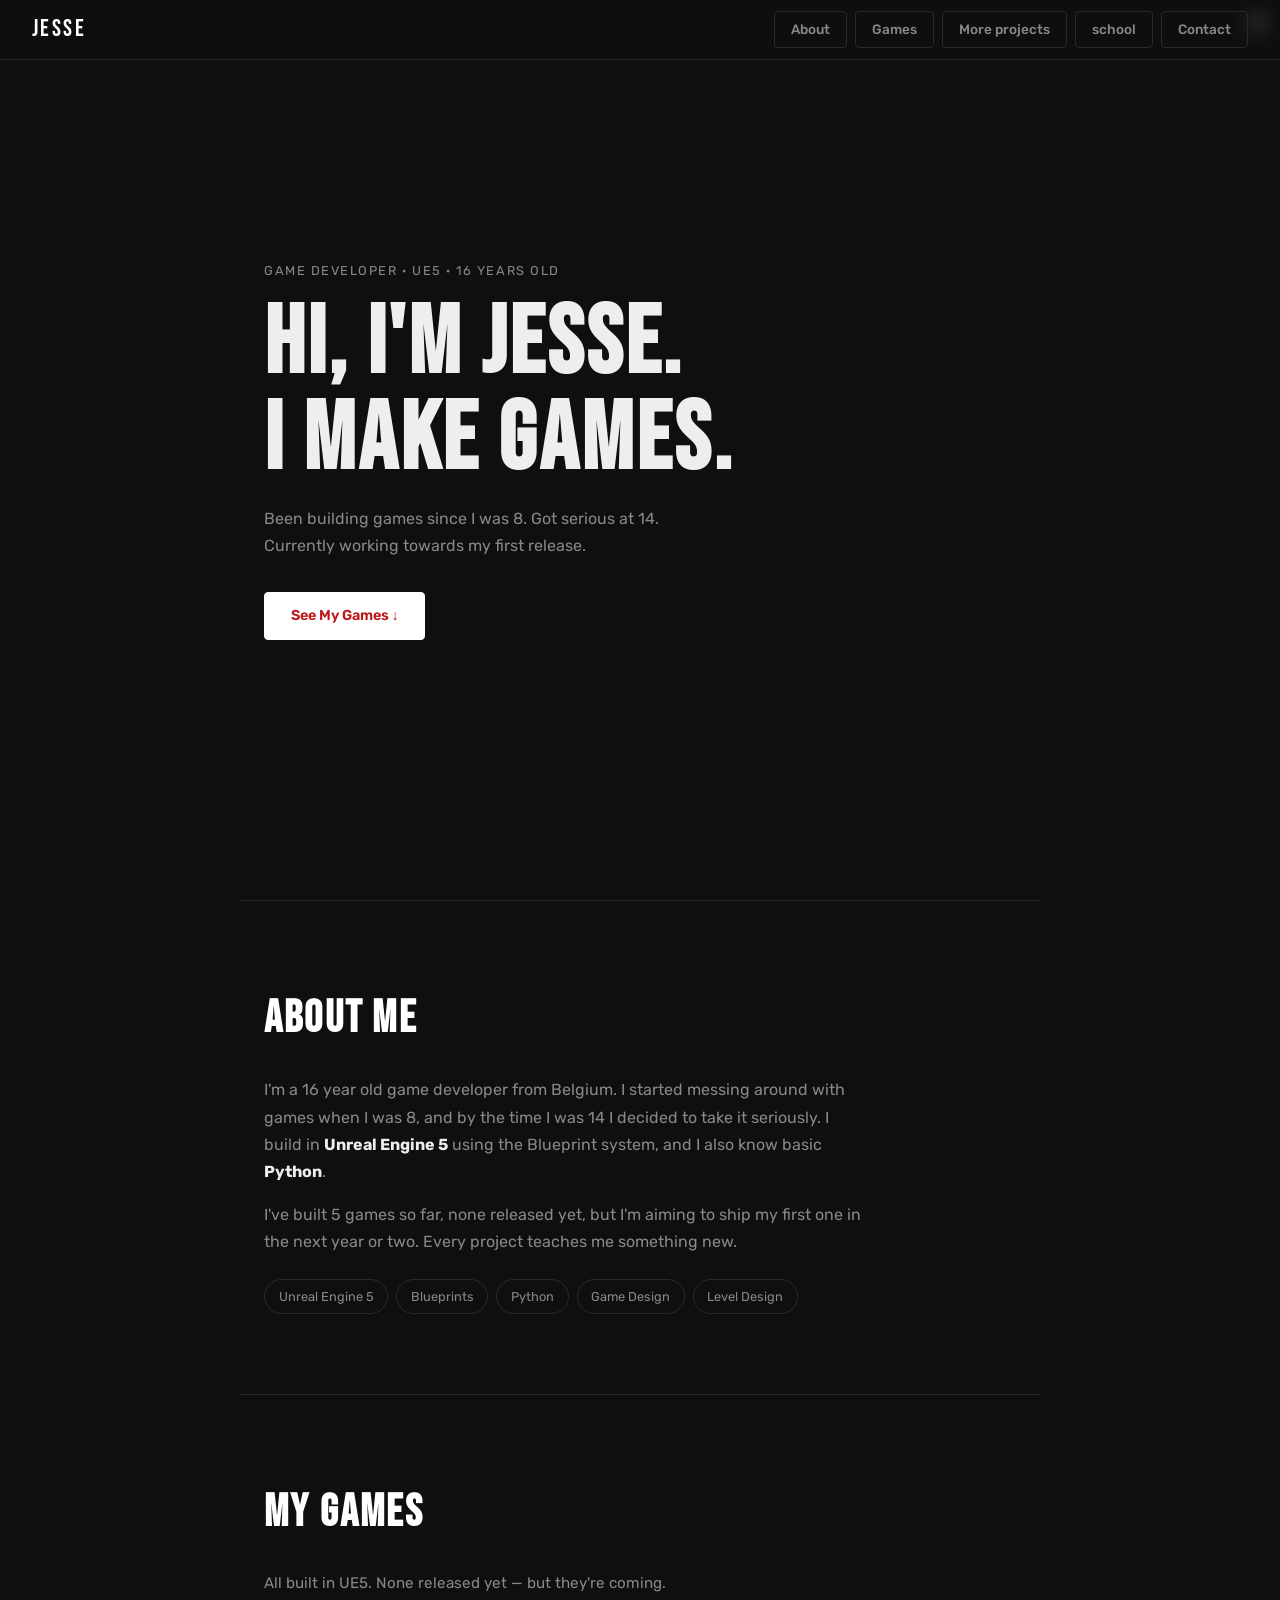
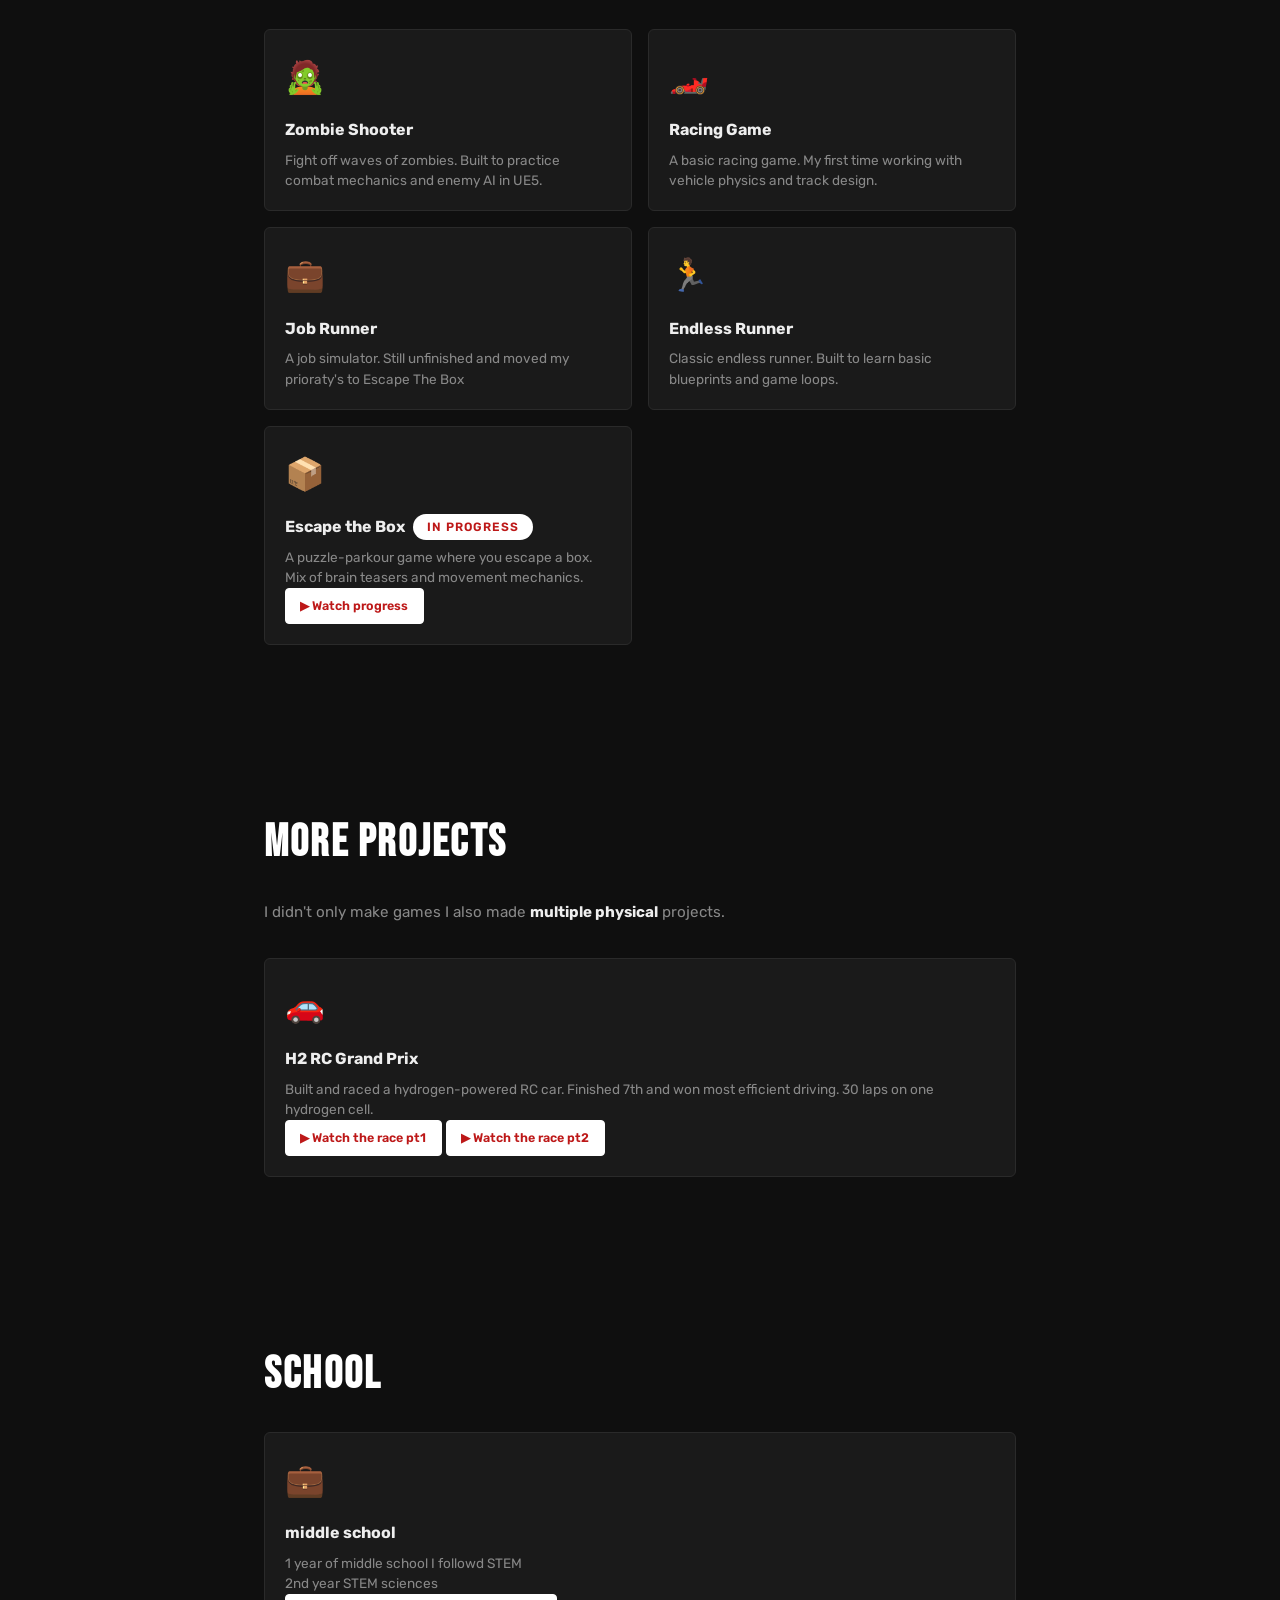
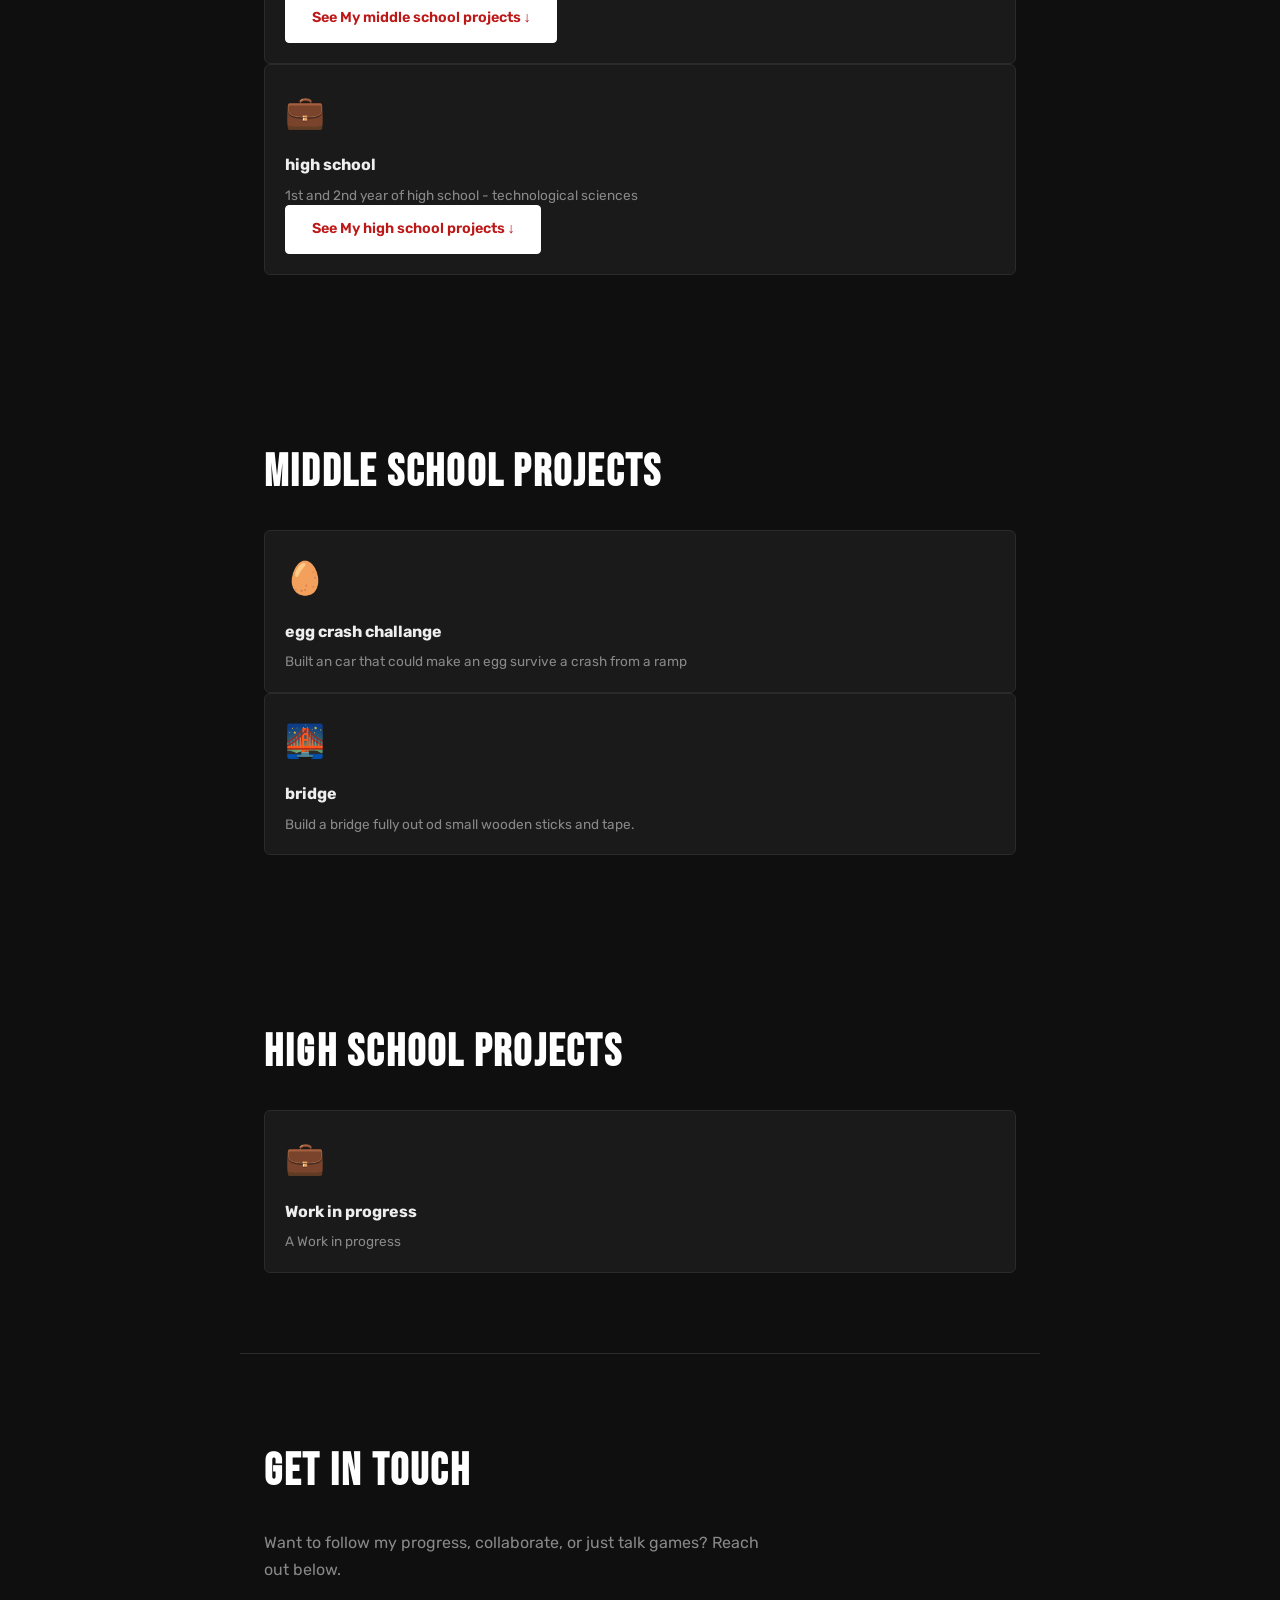
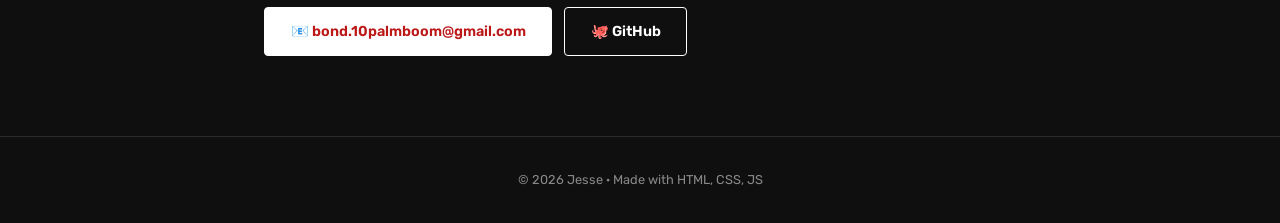
==== index.html @ ae21d8dc "Add files via upload" ====
<!DOCTYPE html>
<html lang="en">
<head>
  <meta charset="UTF-8" />
  <meta name="viewport" content="width=device-width, initial-scale=1.0"/>
  <title>Jesse — Game Dev</title>
  <link href="https://fonts.googleapis.com/css2?family=Bebas+Neue&family=Rubik:wght@300;400;500;700&display=swap" rel="stylesheet"/>
  <link rel="stylesheet" href="styles.css"/>

</head>
<body>

  <!-- ========== NAVBAR ========== -->
  <!-- To add a new section: add a link here AND a <section id="yourname"> below -->
  <nav>
    <div class="logo">JESSE</div>
    <div class="nav-links">
      <a href="#about">About</a>
      <a href="#games">Games</a>
      <a href="#more">More projects</a>
      <a href="#school">school</a>
      <a href="#contact">Contact</a>
    </div>
  </nav>

  <!-- ========== HERO ========== -->
  <section id="hero">
    <p class="hero-label">Game Developer · UE5 · 16 years old</p>
    <h1>Hi, I'm Jesse.<br/>I make games.</h1>
    <p class="hero-sub">
      Been building games since I was 8. Got serious at 14.<br/>
      Currently working towards my first release.
    </p>
    <a href="#games" class="btn">See My Games ↓</a>
  </section>

  <!-- ========== ABOUT ========== -->
  <section id="about">
    <h2>About Me</h2>
    <p>
      I'm a 16 year old game developer from Belgium. I started messing around with
      games when I was 8, and by the time I was 14 I decided to take it seriously.
      I build in <strong>Unreal Engine 5</strong> using the Blueprint system,
      and I also know basic <strong>Python</strong>.
    </p>
    <p>
      I've built 5 games so far, none released yet, but I'm aiming to ship my
      first one in the next year or two. Every project teaches me something new.
    </p>

    <!-- Skills — add or remove a <span> to update this list -->
    <div class="tags">
      <span>Unreal Engine 5</span>
      <span>Blueprints</span>
      <span>Python</span>
      <span>Game Design</span>
      <span>Level Design</span>
    </div>
  </section>

  <!-- ========== GAMES ========== -->
  <section id="games">
    <h2>My Games</h2>
    <p class="section-sub">All built in UE5. None released yet — but they're coming.</p>

    <div class="games-grid">

      <!--
        ── HOW TO ADD A NEW GAME ──────────────────────────────
        Copy one <div class="game-card"> block below,
        paste it at the end of the grid, and fill in your info.
        To add a play/download button, uncomment the <a> tag.
        ──────────────────────────────────────────────────────
      -->

<!--Zombie Shooter-->

      <div class="game-card">
        <div class="order-badge">i
          <span class="tooltip">This was one of my first projects. I started it at age 9 with the help of tutorials.<br>It wasn't the greatest game, but it was a fun introduction to game development.<br>Sadly, I can no longer find the files.</span>
        </div>
        <div class="game-icon">🧟</div>
        <div class="game-body">
          <h3>Zombie Shooter</h3>
          <p>Fight off waves of zombies. Built to practice combat mechanics and enemy AI in UE5.</p>
          <!-- <a href="#" class="btn small">Play</a> -->
        </div>
      </div>

      <div class="game-card">
        <div class="order-badge">i
          <span class="tooltip">This was a fun project where I really leaned into level design<br>and tried to make something feel alive. I used the basic car sample in UE5 at the time and focused heavily on the layout of the map.<br>Sadly, these files are also lost. (Age 10)
</span>


  <!--Racing game-->

        </div>
        <div class="game-icon">🏎️</div>
        <div class="game-body">
          <h3>Racing Game</h3>
          <p>A basic racing game. My first time working with vehicle physics and track design.</p>
        </div>
      </div>


      <!--job ruuner-->


      <div class="game-card">
        <div class="order-badge">i
          <span class="tooltip">I started this game around age 14.<br>For the four years prior I had just been playing around with the engine,<br>but this project was serious and a really important one for me.<br>I learned a lot:<br>UI design, sound effects, game balance, visual effects, and much more.<br>This was definitely the project that made me take game development seriously.</span>
        </div>
        <div class="game-icon">💼</div>
        <div class="game-body">
          <h3>Job Runner </h3>
          <p>A job simulator. Still unfinished and moved my prioraty's to Escape The Box</p>
        </div>
      </div>


<!--Endless Runner-->


      <div class="game-card">
        <div class="order-badge">i
          <span class="tooltip">I started this project right after hitting a coding wall in my previous game.<br>I needed to really learn how to code, so I built this from scratch.<br>I was around 14–15 at the time. It was a fun project, but sadly the files got corrupted and couldn't be recovered.</span>
        </div>
        <div class="game-icon">🏃</div>
        <div class="game-body">
          <h3>Endless Runner</h3>
          <p>Classic endless runner. Built to learn basic blueprints and game loops.</p>
        </div>
      </div>


      <!--Escape The Box-->


      <div class="game-card">
        <div class="order-badge">i
          <span class="tooltip">This is my current project, started at 15 right after losing the Endless Runner.<br>For this one I challenged myself to use zero tutorials only my own knowledge and sources like Google, Reddit, and GitHub.<br>I also decided to document the journey, so I created a YouTube channel and have posted one devlog so far, with a second one on the way.<br>I'm still actively working on this.</span>
        </div>
        <div class="game-icon">📦</div>
        <div class="game-body">
          <h3>Escape the Box <span class="wip">In Progress</span> </h3>
          <p>A puzzle-parkour game where you escape a box. Mix of brain teasers and movement mechanics.</p>
          <a href="https://www.youtube.com/@DevRush-1" target="_blank" class="btn small">▶ Watch progress</a>
        </div>
      </div>

    </div>
  </section>



    <!--more projects-->


   <section id="more">
    <h2>more projects</h2>
    <p class="section-sub">I didn't only make games I also made <strong>multiple physical</strong> projects.</p>
  

    <!--Hydrogen car-->

<div class="game-card">
  <div class="order-badge">i
    <span class="tooltip">
      Built and raced a hydrogen-powered RC car with a classmate.<br>
      I handled 3D design, body design, electronics, and drove in the race.
      We finished 7th and won the award for most efficient driving —
      30 laps on a single hydrogen cell.
      <br/><br/>
      <!-- clicking this opens the full info box below the card -->
      <button class="tooltip-readmore" onclick="openFullInfo('rc-info')">Read More ↓</button>
    </span>
  </div>

  <div class="game-icon">🚗</div>
  <div class="game-body">
    <h3>H2 RC Grand Prix</h3>
    <p>Built and raced a hydrogen-powered RC car. Finished 7th and won most efficient driving. 30 laps on one hydrogen cell.</p>
          <a href="https://www.youtube.com/live/xzpAVZTHd-0?" target="_blank" class="btn small">▶ Watch the race pt1</a>
          <a href="https://www.youtube.com/live/OE5Fio9vvCQ?" target="_blank" class="btn small">▶ Watch the race pt2</a>  

    <!-- Full info — hidden until Read More is clicked -->
    <div class="card-fullinfo" id="rc-info">
      <p>We were provided with basic materials including HydroSticks and had to build a functional vehicle under strict constraints.</p>
      <p>I took initiative across multiple areas due to limited team leadership coordinating tasks, doing 3D and body design, and handling electronics.</p>
      <p>One of our key innovations was a custom shock absorption system to protect the CPU during rear impacts. It also helped maintain momentum after collisions.</p>
      <p>Through this project I developed practical skills in mechanics, leadership, task planning, and team coordination.</p>
      <button class="close-btn" onclick="closeFullInfo('rc-info')">Close ↑</button>
    </div>

  </div>
</div>


   </section>


   <!--school-->

   <section id = "school">

    <h2>School</h2>


    <!--Middle School-->

      <div class="game-card">
        <div class="order-badge">i
          <span class="tooltip">My first year i followd STEM and the year that followed I went to STEM sciences</span>
        </div>
        <div class="game-icon">💼</div>
        <div class="game-body">
          <h3>middle school</h3>
          <p>1 year of middle school I followd STEM<br>2nd year STEM sciences</p>
          <a href="#middle-school" class="btn">See My middle school projects ↓</a>
        </div>
      </div>



      <!--High School-->



      <div class="game-card">
        <div class="order-badge">i
          <span class="tooltip">In high school I am currently following technological sciences</span>
        </div>
        <div class="game-icon">💼</div>
        <div class="game-body">
          <h3>high school</h3>
          <p>1st and 2nd year of high school - technological sciences</p>
          <a href="#high-school" class="btn">See My high school projects ↓</a>
        </div>
      </div>



   </section>



   <!--School Projects-->
  

   <section id = "middle-school">
    <H2>Middle school projects</H2>


  <!--egg crash chalange-->

<div class="game-card">
  <div class="order-badge">i
    <span class="tooltip">
      In my first year of middle school, one of our first projects was the Egg Crash Challenge.<br>
      This challenge taught us how to protect something fragile during a crash, and how to think outside the box.
      <br/><br/>
      <!-- clicking this opens the full info box below the card -->
      <button class="tooltip-readmore" onclick="openFullInfo('egg-crash-info')">Read More ↓</button>
    </span>
  </div>

  <div class="game-icon">🥚</div>
  <div class="game-body">
    <h3>egg crash challange</h3>
    <p>Built an car that could make an egg survive a crash from a ramp</p>


    <!-- Full info — hidden until Read More is clicked -->
    <div class="card-fullinfo" id="egg-crash-info">
      <p>We were given the objective to build a small wooden car entirely from our own imagination.</p>
      <p>I decided to surround the car with sponges to help absorb the impact.</p>
      <p>I also designed a cushioned compartment for the egg, connected only by a few rubber bands.</p>
      <p>This allowed it to move forwards and backwards, so it wouldn't come to an abrupt stop.</p>
      <button class="close-btn" onclick="closeFullInfo('egg-crash-info')">Close ↑</button>
    </div>

  </div>
</div>



<!--Bridge wooden sticks-->


<div class="game-card">
  <div class="order-badge">i
    <span class="tooltip">
      The bridge we where suposed to build only could be build out of:<br>wooden sticks and tape. for a passing grade it had to hold +- 3kg<br>but to pass confortable is 5kg
      <br/><br/>
      <!-- clicking this opens the full info box below the card -->
      <button class="tooltip-readmore" onclick="openFullInfo('bridge-info')">Read More ↓</button>
    </span>
  </div>

  <div class="game-icon">🌉</div>
  <div class="game-body">
    <h3>bridge</h3>
    <p>Build a bridge fully out od small wooden sticks and tape.</p>


    <!-- Full info — hidden until Read More is clicked -->
    <div class="card-fullinfo" id="bridge-info">
      <p>My class where challanged with building a bridge in a group of 3 students and we got 2 weeks but we could only work 4 hours a week directly on the bridge</p>
      <p>My class that didn't know much desided to research all differant ways to build a strong bridge and why they are strong</p>
      <p>After we researched for a week we went for a pretty simple design where all the stick where interlocked and reinforced with tape</p>
      <p>At the day of the test when we went go get our bridge. My teammate that went to get it tript on something and droped it.</p>
      <p>The bridge looked fine except a few broken sticks but whe where like it should alright for atleast 3kg</p>
      <p>It ended up taking 3,50kg and whe got around 60% on that project.</p>
      <p></p>
      <button class="close-btn" onclick="closeFullInfo('bridge-info')">Close ↑</button>
    </div>

  </div>
</div>





   </section>


   <section id = "high-school">
    <h2>High school projects</h2>



      <div class="game-card">
        <div class="order-badge">i
          <span class="tooltip">I started this game around age 14.<br>For the four years prior I had just been playing around with the engine,<br>but this project was serious and a really important one for me.<br>I learned a lot:<br>UI design, sound effects, game balance, visual effects, and much more.<br>This was definitely the project that made me take game development seriously.</span>
        </div>
        <div class="game-icon">💼</div>
        <div class="game-body">
          <h3>Work in progress </h3>
          <p>A Work in progress</p>
        </div>
      </div>



   </section>

  <!-- ========== CONTACT ========== -->
  <section id="contact">
    <h2>Get In Touch</h2>
    <p>Want to follow my progress, collaborate, or just talk games? Reach out below.</p>
    <div class="contact-links">
      <a href="mailto:bond.10palmboom@gmail.com" class="btn">📧 bond.10palmboom@gmail.com</a>
      
        <a href="https://github.com/Bond-Jesse" target="_blank" class="btn outline">🐙 GitHub</a>
      
    </div>
  </section>

  <!-- ========== FOOTER ========== -->
  <footer>
    <p>© 2026 Jesse · Made with HTML, CSS, JS</p>
  </footer>

  <script src="function.JS"></script>
</body>
</html>
---- styles.css ----
/* =============================================
   JESSE'S PORTFOLIO — style.css
   =============================================

   HOW COLORS WORK:
   All colors are set as variables at the top.
   Change --accent to switch the highlight color.
   Change --bg to switch the background.
   ============================================= */

:root {
  --bg:       #0f0f0f;   /* page background */
  --bg2:      #1a1a1a;   /* card background */
  --border:   #2a2a2a;   /* borders */
  --text:     #eeeeee;   /* main text */
  --muted:    #888888;   /* grey text */
  --accent:   rgb(255, 255, 255);   /* orange highlight — change this to any color you like */
}

/* ---- RESET: clears default browser spacing ---- */
* { box-sizing: border-box; margin: 0; padding: 0; }
html { scroll-behavior: smooth; } /* makes nav links scroll smoothly */
body {
  background: var(--bg);
  color: var(--text);
  font-family: 'Rubik', sans-serif;
  font-size: 1rem;
  line-height: 1.7;
}
a { text-decoration: none; color: inherit; }

/* =============================================
   NAVBAR
   ============================================= */
nav {
  position: fixed; /* sticks to top while scrolling */
  top: 0; left: 0; right: 0;
  z-index: 100;
  display: flex;
  align-items: center;
  justify-content: space-between;
  padding: 0 2rem;
  height: 60px;
  background: rgba(15,15,15,0.92);
  border-bottom: 1px solid var(--border);
  backdrop-filter: blur(8px); /* frosted glass effect */
}

.logo {
  font-family: 'Bebas Neue', sans-serif;
  font-size: 1.5rem;
  letter-spacing: 0.1em;
  color: var(--accent);
}

.nav-links { display: flex; gap: 0.5rem; }

/* Each nav link is a small button */
.nav-links a {
  font-size: 0.85rem;
  font-weight: 500;
  padding: 0.4rem 1rem;
  border: 1px solid var(--border);
  border-radius: 4px;
  color: var(--muted);
  transition: 0.2s; /* smooth hover */
}
.nav-links a:hover {
  color: var(--accent);
  border-color: var(--accent);
}

/* =============================================
   SHARED SECTION STYLES
   ============================================= */
section {
  max-width: 800px;    /* keeps content from going too wide */
  margin: 0 auto;      /* centers the section */
  padding: 5rem 1.5rem;
}

/* Every section heading */
section h2 {
  font-family: 'Bebas Neue', sans-serif;
  font-size: 2.8rem;
  letter-spacing: 0.05em;
  color: var(--accent);
  margin-bottom: 1.2rem;
}

/* Grey text under section heading */
.section-sub {
  color: var(--muted);
  margin-bottom: 2rem;
  font-size: 0.95rem;
}

/* =============================================
   BUTTONS
   Two styles: .btn (filled) and .btn.outline (hollow)
   Add class "small" for a smaller version.
   ============================================= */
.btn {
  display: inline-block;
  background: var(--accent);
  color: #bd1818;
  font-weight: 600;
  font-size: 0.9rem;
  padding: 0.7rem 1.6rem;
  border-radius: 4px;
  border: 1px solid var(--accent);
  transition: 0.2s;
  cursor: pointer;
}
.btn:hover { opacity: 0.85; transform: translateY(-1px); }

.btn.outline {
  background: transparent;
  color: var(--accent);
}
.btn.outline:hover { background: var(--accent); color: #fff; }

.btn.small { font-size: 0.78rem; padding: 0.4rem 0.9rem; }

/* =============================================
   HERO SECTION
   ============================================= */
#hero {
  min-height: 100vh;          /* fills full screen height */
  display: flex;
  flex-direction: column;
  justify-content: center;
  padding-top: 80px;          /* so it's not hidden behind the navbar */
  align-items: flex-start;
}

.hero-label {
  font-size: 0.8rem;
  letter-spacing: 0.12em;
  text-transform: uppercase;
  color: var(--muted);
  margin-bottom: 1rem;
}

#hero h1 {
  font-family: 'Bebas Neue', sans-serif;
  font-size: clamp(3rem, 10vw, 6rem); /* scales with screen size */
  line-height: 1;
  letter-spacing: 0.03em;
  margin-bottom: 1rem;
}

.hero-sub {
  color: var(--muted);
  font-size: 1rem;
  margin-bottom: 2rem;
  max-width: 480px;
}

/* =============================================
   ABOUT SECTION
   ============================================= */
#about { border-top: 1px solid var(--border); }

#about p {
  color: var(--muted);
  margin-bottom: 1rem;
  max-width: 600px;
}
section p strong { color: var(--text); } /* makes bold text white */

/* Skills tags */
.tags {
  display: flex;
  flex-wrap: wrap; /* wraps onto next line if needed */
  gap: 0.5rem;
  margin-top: 1.5rem;
}
.tags span {
  font-size: 0.8rem;
  padding: 0.35rem 0.85rem;
  border: 1px solid var(--border);
  border-radius: 99px; /* pill shape */
  color: var(--muted);
}

/* =============================================
   GAMES SECTION
   ============================================= */
#games { border-top: 1px solid var(--border); }

/* Grid of game cards — automatically adjusts columns */
.games-grid {
  display: grid;
  grid-template-columns: repeat(auto-fill, minmax(280px, 1fr));
  gap: 1rem;
}

.game-card {
  background: var(--bg2);
  border: 1px solid var(--border);
  border-radius: 6px;
  padding: 1.25rem;
  display: flex;
  flex-direction: column;
  gap: 0.75rem;
  transition: 0.2s;
}
.game-card:hover {
  border-color: var(--accent);
  transform: translateY(-2px); /* tiny lift on hover */
}


.game-icon { font-size: 2rem; }

.game-body h3 {
  font-size: 1rem;
  font-weight: 700;
  margin-bottom: 0.4rem;
  display: flex;
  align-items: center;
  gap: 0.5rem;
}

.game-body p {
  font-size: 0.85rem;
  color: var(--muted);
  line-height: 1.5;
}

/* "In Progress" badge */
.wip {
  font-size: 0.75rem;
  font-weight: 600;
  text-transform: uppercase;
  letter-spacing: 0.08em;
  background: var(--accent);
  color: #bd1818;
  padding: 0.15rem 0.9rem;
  border-radius: 99px;
}

/* ---- ORDER BADGE (top right of each card) ---- */
.project-card {
  position: relative; /* needed so the badge knows where to sit */
}

.order-badge {
  position: absolute;
  top: 0.6rem;
  right: 0.6rem;
  width: 26px;
  height: 26px;
  border-radius: 50%;        /* makes it a circle */
  background: var(--accent);
  color: #bd1818;
  font-size: 0.7rem;
  font-weight: 700;
  display: flex;
  align-items: center;
  justify-content: center;
  cursor: default;
}

/* ---- TOOLTIP (shows on hover) ---- */
.order-badge .tooltip {
  display: none;
  position: absolute;
  top: 130%;
  right: 0;
  background: #222;
  color: var(--text);
  font-size: 0.72rem;
  font-weight: 400;
  padding: 0.6rem 0.9rem;
  border-radius: 4px;
  border: 1px solid var(--border);
  white-space: normal;
  width: 220px;
  z-index: 10;
  line-height: 1.5;
}

/* Shows on hover OR when clicked */
.order-badge:hover .tooltip,
.order-badge.active .tooltip {
  display: block;
}

/* The read more button inside the tooltip */
.tooltip-readmore {
  display: inline-block;
  margin-top: 0.5rem;
  color: var(--accent);
  font-size: 0.7rem;
  font-weight: 600;
  cursor: pointer;
  border: none;
  background: none;
  padding: 0;
}
.tooltip-readmore:hover { text-decoration: underline; }

/* The full info box that appears below the card */
.card-fullinfo {
  display: none;
  margin-top: 0.75rem;
  padding: 0.75rem;
  background: #1a1a1a;
  border: 1px solid var(--border);
  border-radius: 4px;
  font-size: 0.82rem;
  color: var(--muted);
  line-height: 1.6;
}
.card-fullinfo.open { display: block; }
.card-fullinfo p + p  { margin-top: 0.5rem; }

/* Close button inside the full info box */
.close-btn {
  display: inline-block;
  margin-top: 0.6rem;
  color: var(--accent);
  font-size: 0.7rem;
  font-weight: 600;
  cursor: pointer;
  background: none;
  border: none;
  padding: 0;
}
.close-btn:hover { text-decoration: underline; }

/* =============================================
   CONTACT SECTION
   ============================================= */
#contact { border-top: 1px solid var(--border); }

#contact p {
  color: var(--muted);
  margin-bottom: 1.5rem;
  max-width: 500px;
}

.contact-links { display: flex; gap: 0.75rem; flex-wrap: wrap; }

/* =============================================
   FOOTER
   ============================================= */
footer {
  border-top: 1px solid var(--border);
  text-align: center;
  padding: 2rem 1.5rem;
  font-size: 0.8rem;
  color: var(--muted);
}

/* =============================================
   MOBILE (screens smaller than 600px)
   ============================================= */
@media (max-width: 600px) {
  .nav-links a { font-size: 0.75rem; padding: 0.35rem 0.7rem; }
  .games-grid  { grid-template-columns: 1fr; } /* single column on mobile */
}
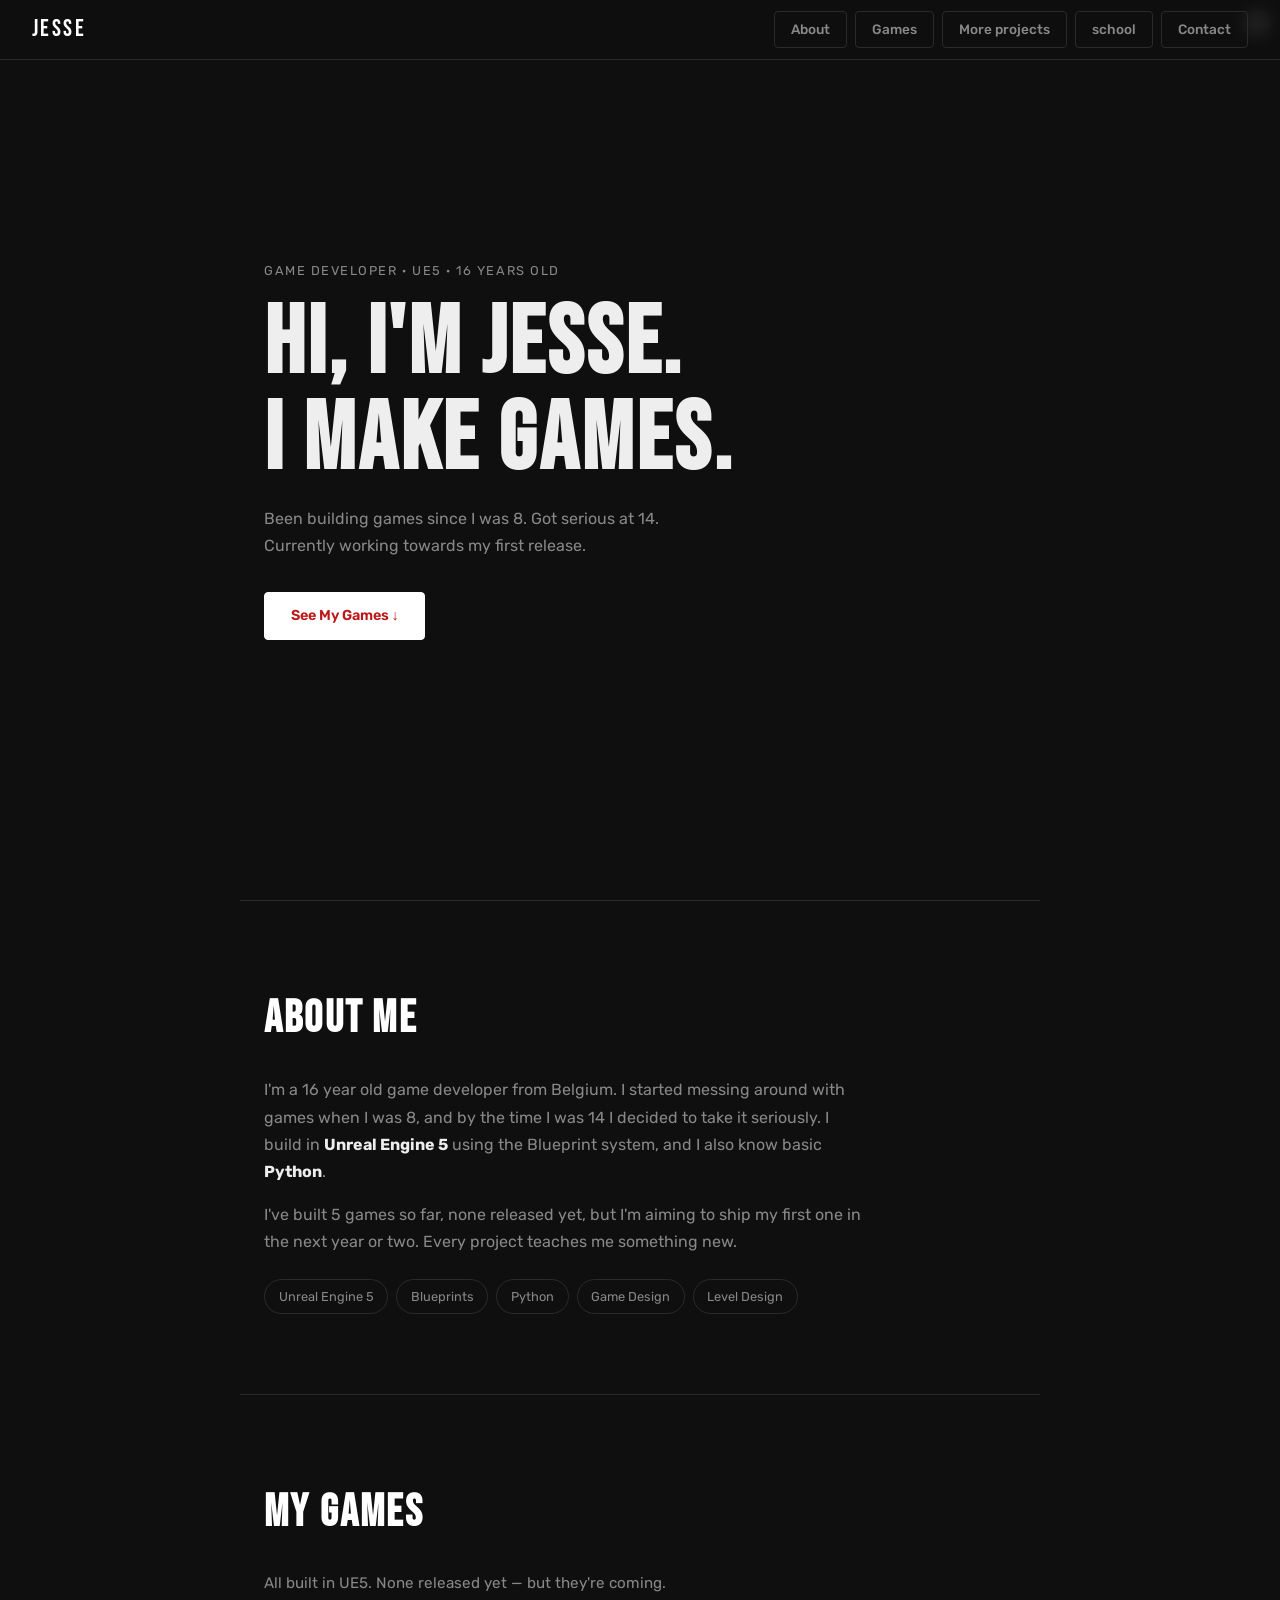
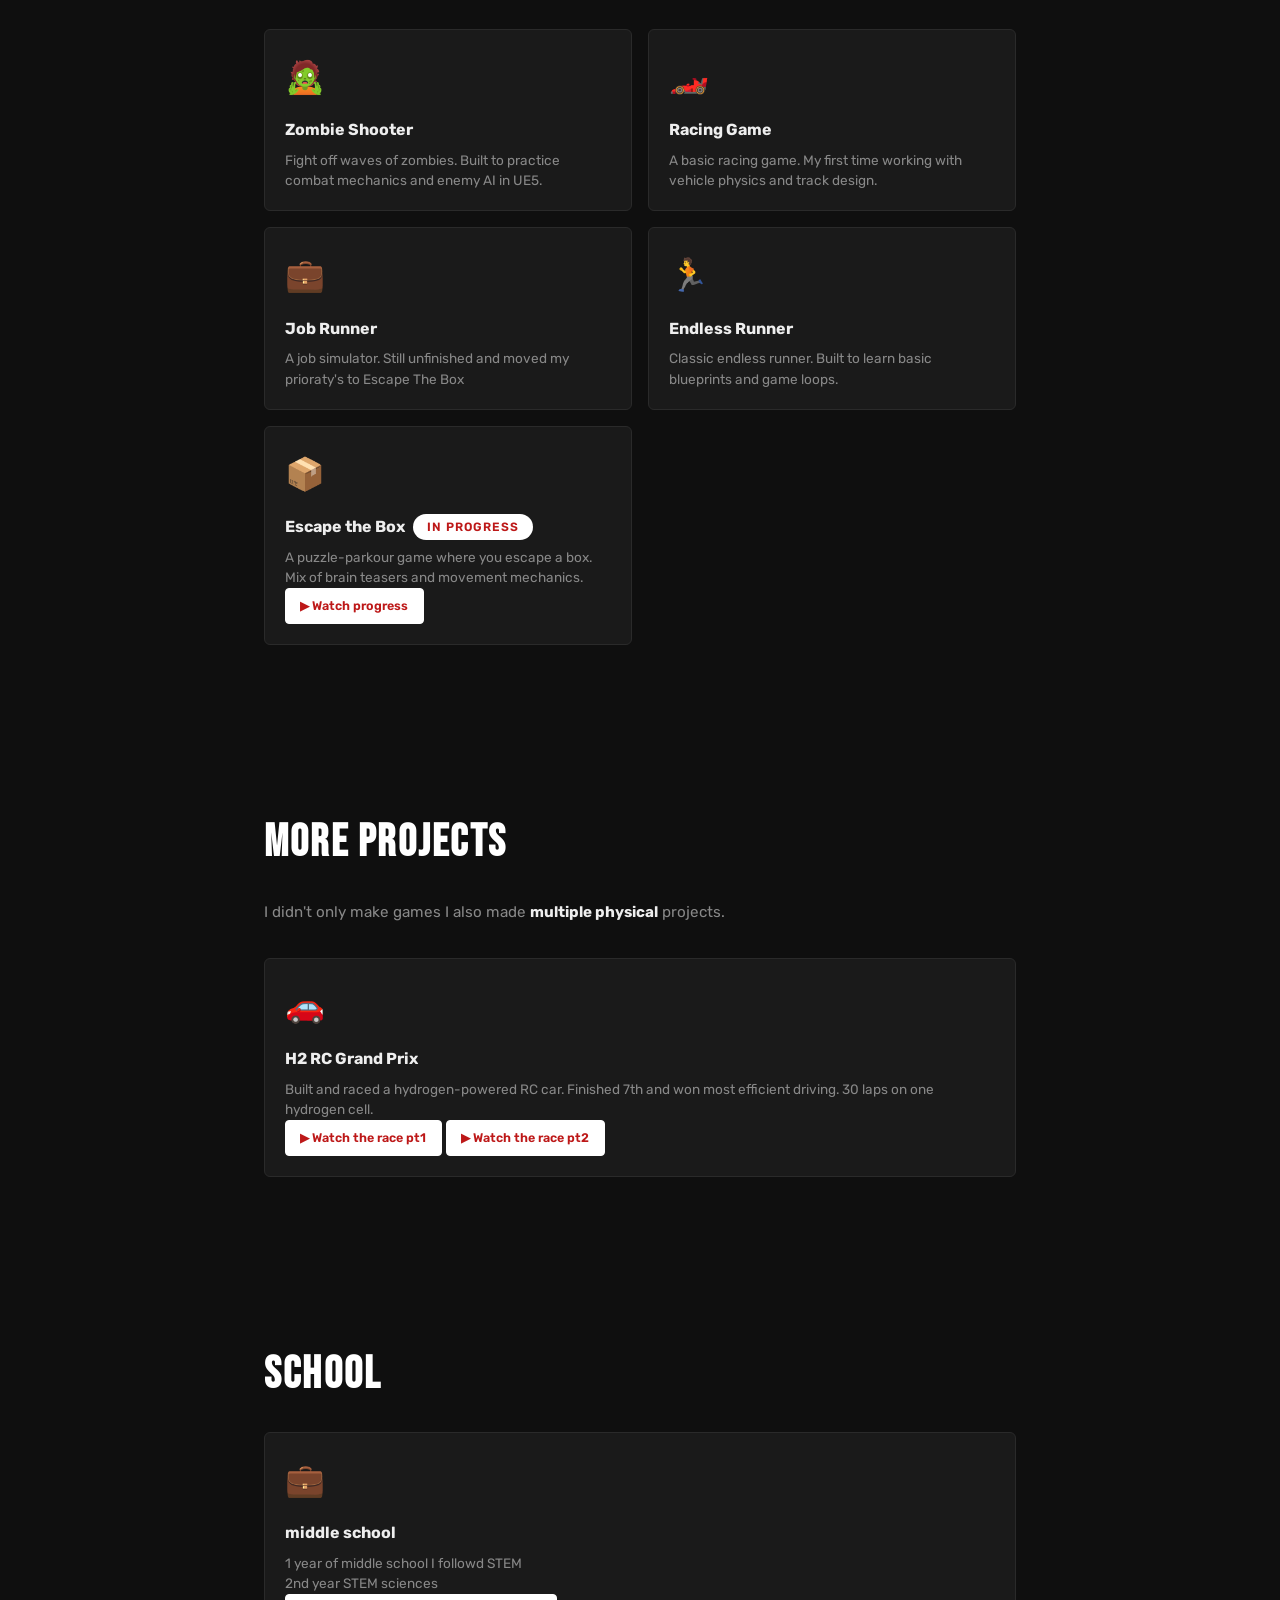
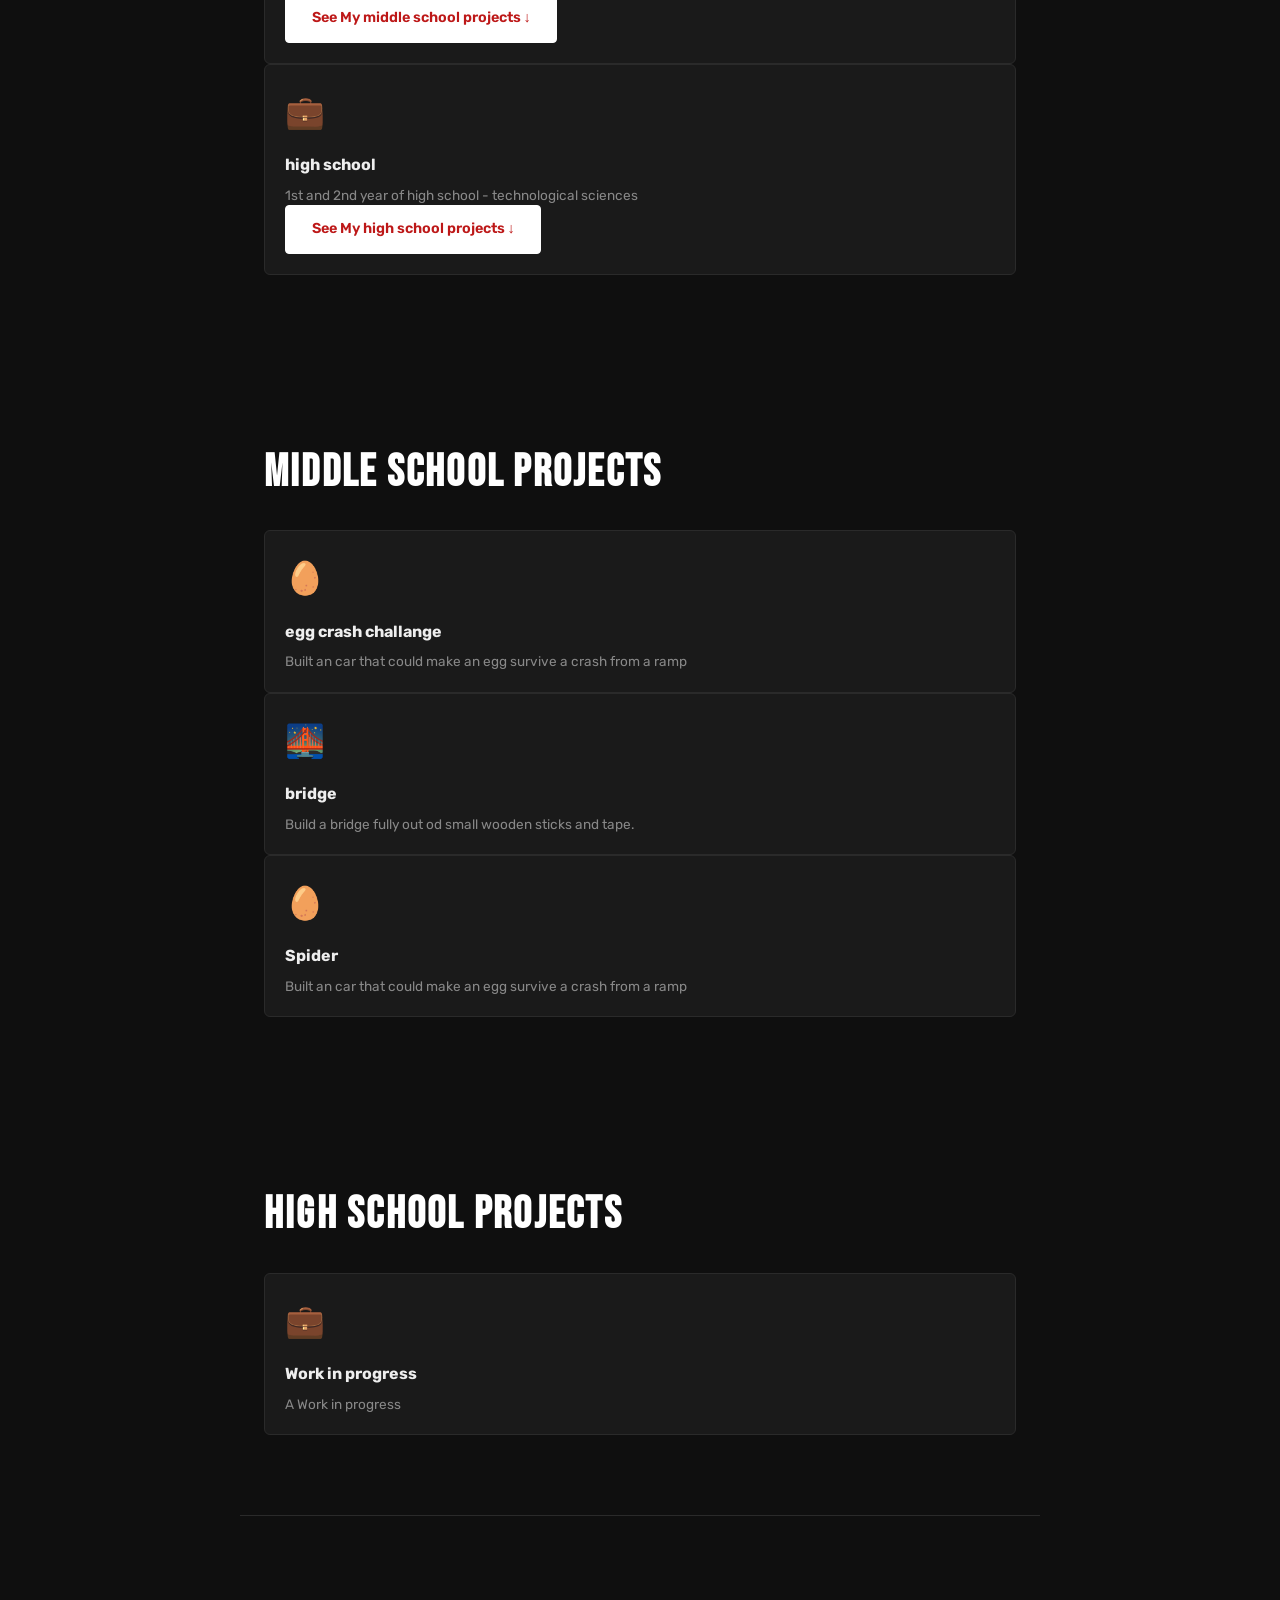
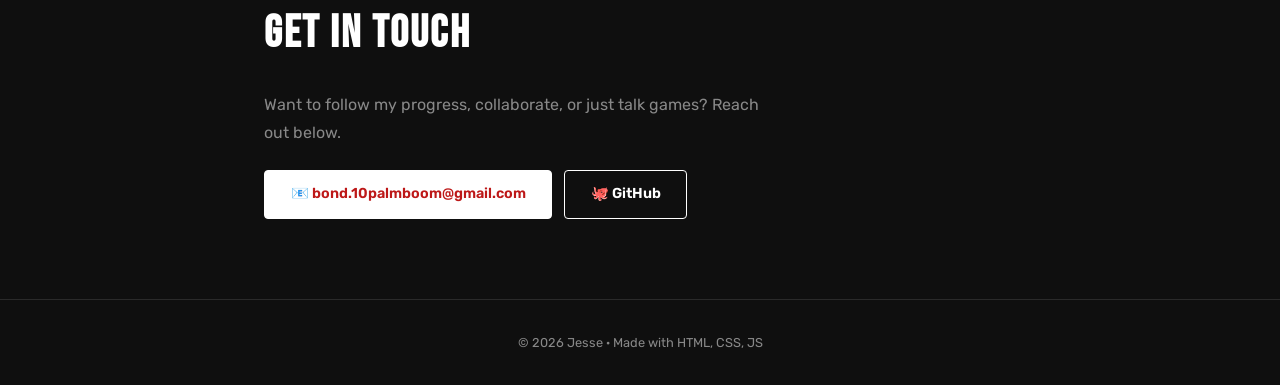
==== commit 84e055f2: "Add files via upload" ====
--- a/index.html
+++ b/index.html
@@ -320,6 +320,38 @@
 </div>
 
 
+<!--Spider-->
+
+
+
+<div class="game-card">
+  <div class="order-badge">i
+    <span class="tooltip">
+      In my second year of middle school, one of our projects was a vibrating spider that when hitting something on the left will move to the right.<br>
+      This project taught us how to 
+      <br/><br/>
+      <!-- clicking this opens the full info box below the card -->
+      <button class="tooltip-readmore" onclick="openFullInfo('egg-crash-info')">Read More ↓</button>
+    </span>
+  </div>
+
+  <div class="game-icon">🥚</div>
+  <div class="game-body">
+    <h3>Spider</h3>
+    <p>Built an car that could make an egg survive a crash from a ramp</p>
+
+
+    <!-- Full info — hidden until Read More is clicked -->
+    <div class="card-fullinfo" id="egg-crash-info">
+      <p>We were given the objective to build a small wooden car entirely from our own imagination.</p>
+      <p>I decided to surround the car with sponges to help absorb the impact.</p>
+      <p>I also designed a cushioned compartment for the egg, connected only by a few rubber bands.</p>
+      <p>This allowed it to move forwards and backwards, so it wouldn't come to an abrupt stop.</p>
+      <button class="close-btn" onclick="closeFullInfo('egg-crash-info')">Close ↑</button>
+    </div>
+
+  </div>
+</div>
 
 
 
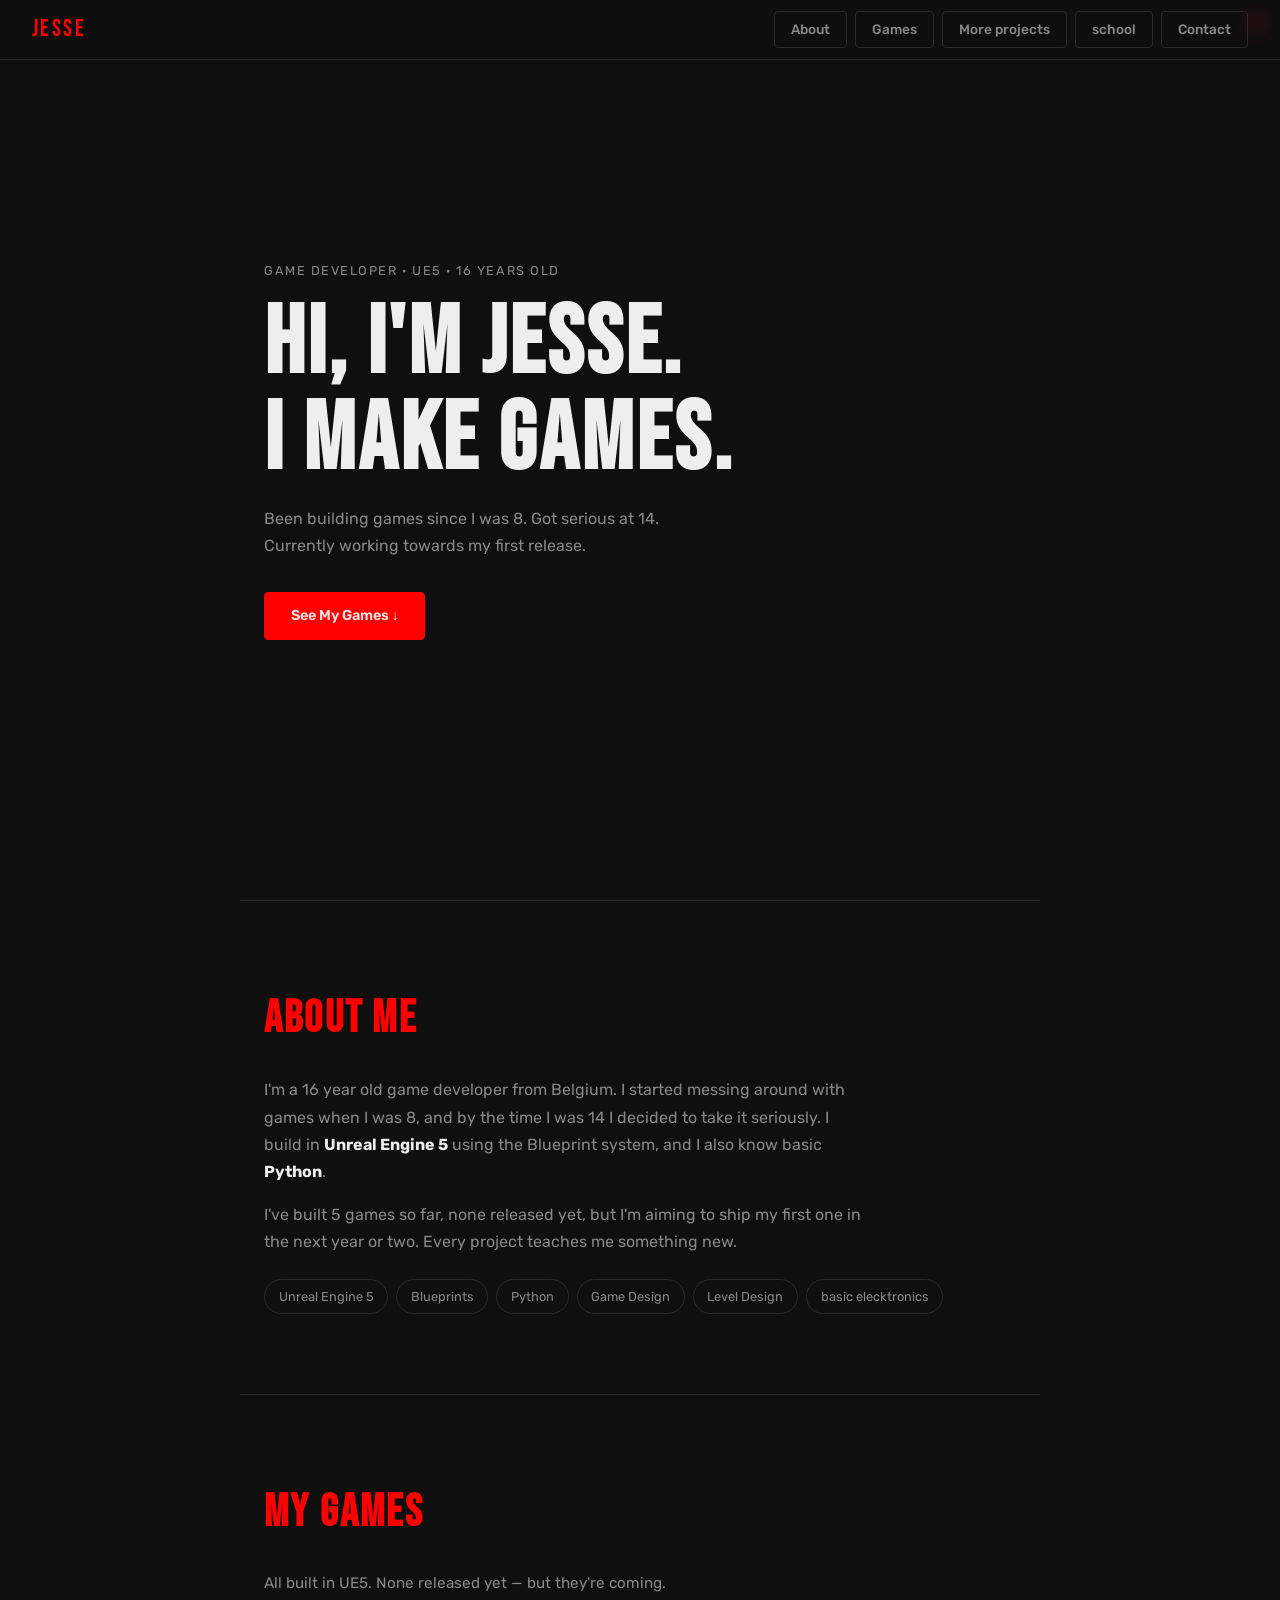
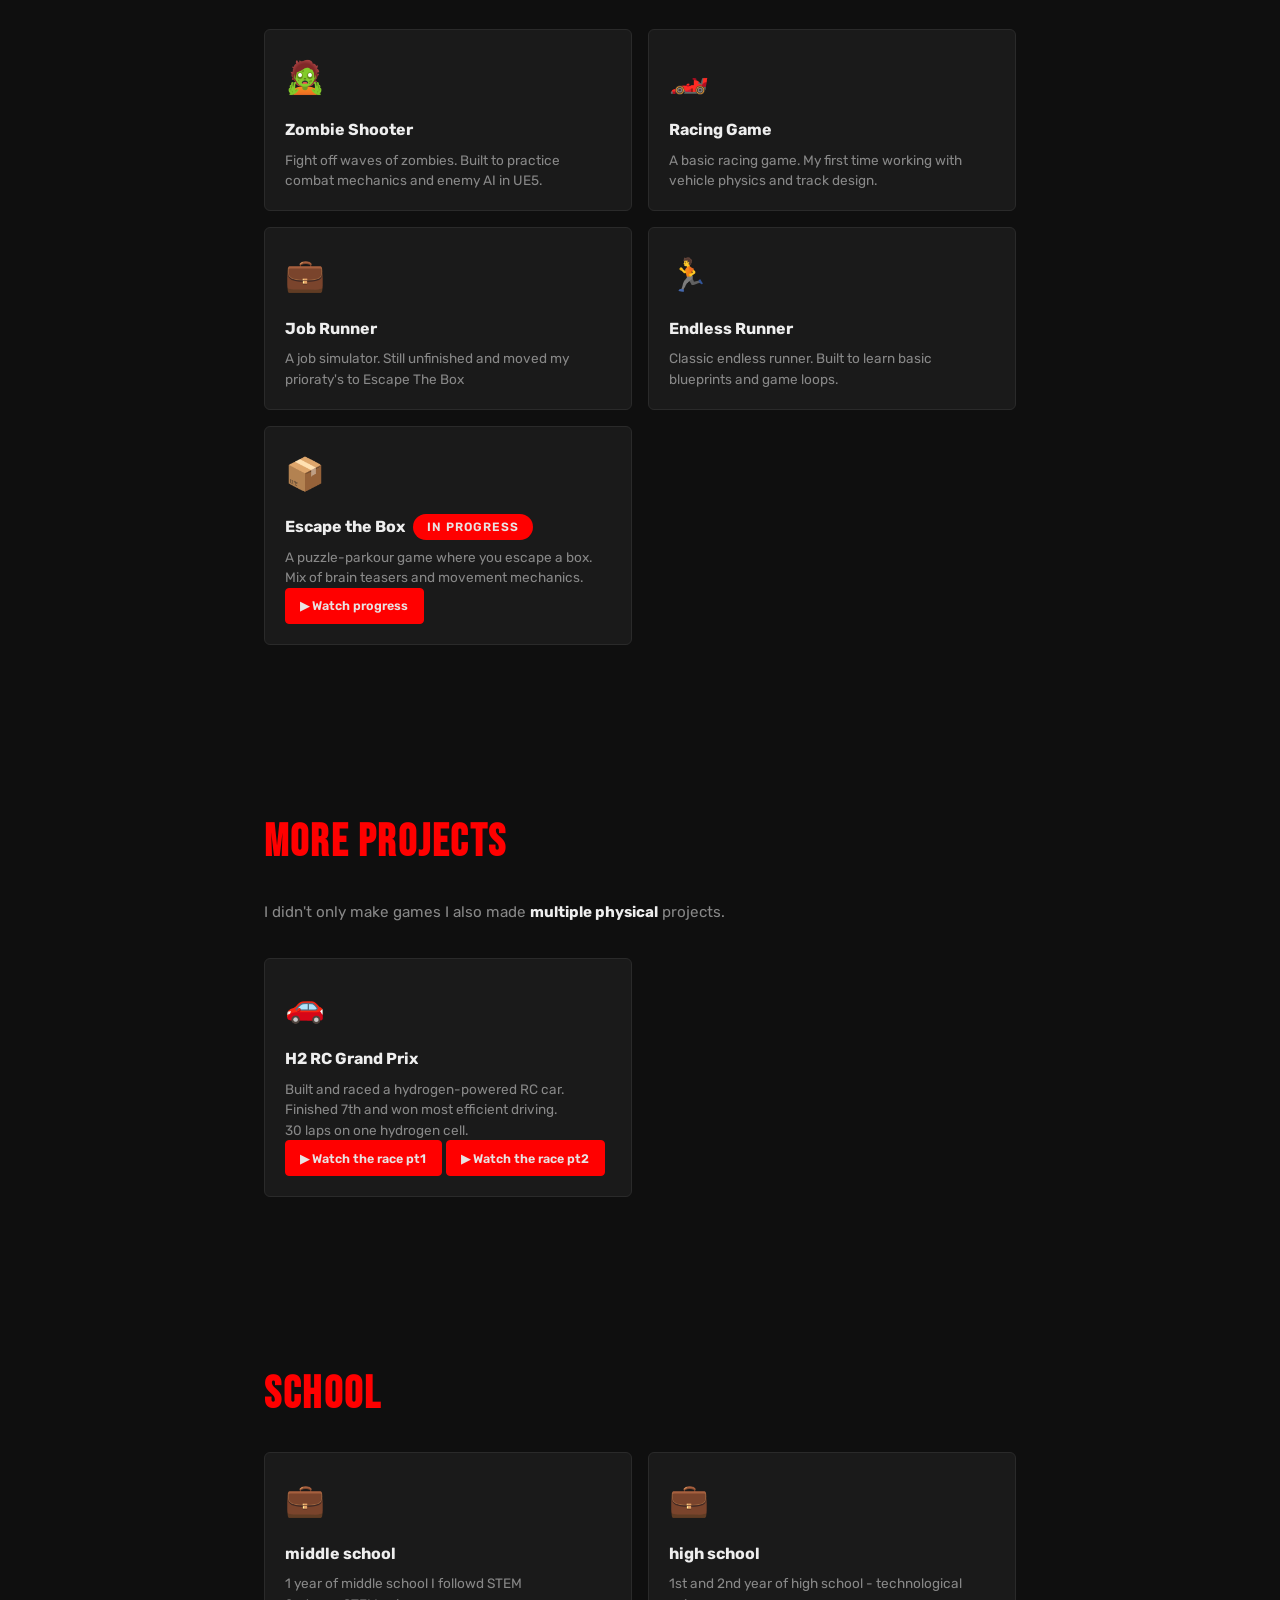
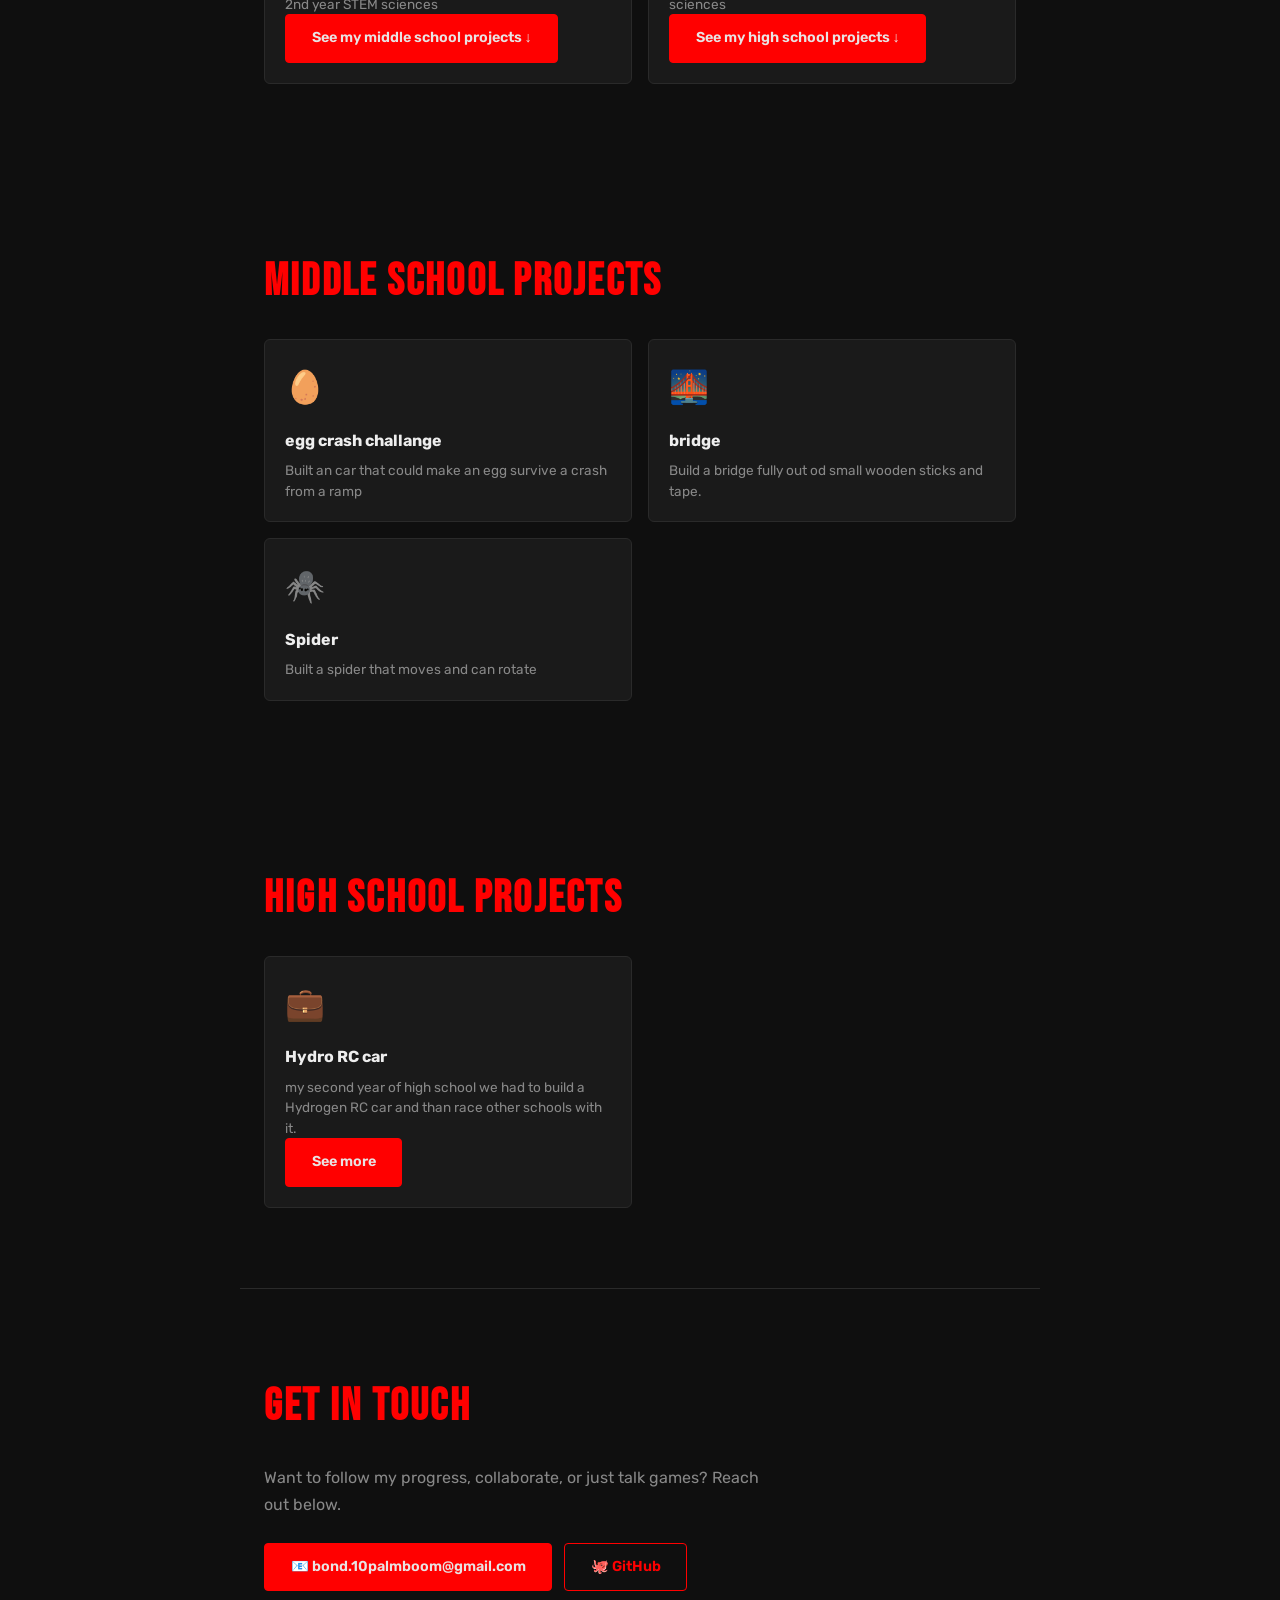
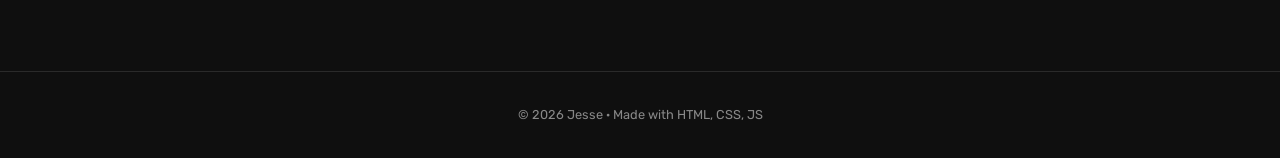
==== commit 0a97ac08: "Add files via upload made more colorfull added second html file to make more easy to navigate" ====
--- a/index.html
+++ b/index.html
@@ -3,15 +3,13 @@
 <head>
   <meta charset="UTF-8" />
   <meta name="viewport" content="width=device-width, initial-scale=1.0"/>
-  <title>Jesse — Game Dev</title>
+  <title>Jesse Portfolio</title>
   <link href="https://fonts.googleapis.com/css2?family=Bebas+Neue&family=Rubik:wght@300;400;500;700&display=swap" rel="stylesheet"/>
   <link rel="stylesheet" href="styles.css"/>
-
 </head>
 <body>
 
   <!-- ========== NAVBAR ========== -->
-  <!-- To add a new section: add a link here AND a <section id="yourname"> below -->
   <nav>
     <div class="logo">JESSE</div>
     <div class="nav-links">
@@ -48,13 +46,13 @@
       first one in the next year or two. Every project teaches me something new.
     </p>
 
-    <!-- Skills — add or remove a <span> to update this list -->
     <div class="tags">
       <span>Unreal Engine 5</span>
       <span>Blueprints</span>
       <span>Python</span>
       <span>Game Design</span>
       <span>Level Design</span>
+      <span>basic elecktronics</span>
     </div>
   </section>
 
@@ -65,16 +63,7 @@
 
     <div class="games-grid">
 
-      <!--
-        ── HOW TO ADD A NEW GAME ──────────────────────────────
-        Copy one <div class="game-card"> block below,
-        paste it at the end of the grid, and fill in your info.
-        To add a play/download button, uncomment the <a> tag.
-        ──────────────────────────────────────────────────────
-      -->
-
-<!--Zombie Shooter-->
-
+      <!--Zombie Shooter-->
       <div class="game-card">
         <div class="order-badge">i
           <span class="tooltip">This was one of my first projects. I started it at age 9 with the help of tutorials.<br>It wasn't the greatest game, but it was a fun introduction to game development.<br>Sadly, I can no longer find the files.</span>
@@ -83,18 +72,13 @@
         <div class="game-body">
           <h3>Zombie Shooter</h3>
           <p>Fight off waves of zombies. Built to practice combat mechanics and enemy AI in UE5.</p>
-          <!-- <a href="#" class="btn small">Play</a> -->
-        </div>
-      </div>
-
-      <div class="game-card">
-        <div class="order-badge">i
-          <span class="tooltip">This was a fun project where I really leaned into level design<br>and tried to make something feel alive. I used the basic car sample in UE5 at the time and focused heavily on the layout of the map.<br>Sadly, these files are also lost. (Age 10)
-</span>
-
-
-  <!--Racing game-->
-
+        </div>
+      </div>
+
+      <!--Racing game-->
+      <div class="game-card">
+        <div class="order-badge">i
+          <span class="tooltip">This was a fun project where I really leaned into level design<br>and tried to make something feel alive. I used the basic car sample in UE5 at the time and focused heavily on the layout of the map.<br>Sadly, these files are also lost. (Age 10)</span>
         </div>
         <div class="game-icon">🏎️</div>
         <div class="game-body">
@@ -103,10 +87,7 @@
         </div>
       </div>
 
-
-      <!--job ruuner-->
-
-
+      <!--job runner-->
       <div class="game-card">
         <div class="order-badge">i
           <span class="tooltip">I started this game around age 14.<br>For the four years prior I had just been playing around with the engine,<br>but this project was serious and a really important one for me.<br>I learned a lot:<br>UI design, sound effects, game balance, visual effects, and much more.<br>This was definitely the project that made me take game development seriously.</span>
@@ -118,10 +99,7 @@
         </div>
       </div>
 
-
-<!--Endless Runner-->
-
-
+      <!--Endless Runner-->
       <div class="game-card">
         <div class="order-badge">i
           <span class="tooltip">I started this project right after hitting a coding wall in my previous game.<br>I needed to really learn how to code, so I built this from scratch.<br>I was around 14–15 at the time. It was a fun project, but sadly the files got corrupted and couldn't be recovered.</span>
@@ -133,10 +111,7 @@
         </div>
       </div>
 
-
       <!--Escape The Box-->
-
-
       <div class="game-card">
         <div class="order-badge">i
           <span class="tooltip">This is my current project, started at 15 right after losing the Endless Runner.<br>For this one I challenged myself to use zero tutorials only my own knowledge and sources like Google, Reddit, and GitHub.<br>I also decided to document the journey, so I created a YouTube channel and have posted one devlog so far, with a second one on the way.<br>I'm still actively working on this.</span>
@@ -145,70 +120,55 @@
         <div class="game-body">
           <h3>Escape the Box <span class="wip">In Progress</span> </h3>
           <p>A puzzle-parkour game where you escape a box. Mix of brain teasers and movement mechanics.</p>
-          <a href="https://www.youtube.com/@DevRush-1" target="_blank" class="btn small">▶ Watch progress</a>
-        </div>
-      </div>
-
-    </div>
-  </section>
-
-
-
-    <!--more projects-->
-
-
-   <section id="more">
+          <a href="devlog.html" class="btn small">▶ Watch progress</a>
+        </div>  
+      </div>
+
+    </div>
+  </section>
+
+  <!-- ========== MORE PROJECTS ========== -->
+  <section id="more">
     <h2>more projects</h2>
     <p class="section-sub">I didn't only make games I also made <strong>multiple physical</strong> projects.</p>
-  
-
-    <!--Hydrogen car-->
-
-<div class="game-card">
-  <div class="order-badge">i
-    <span class="tooltip">
-      Built and raced a hydrogen-powered RC car with a classmate.<br>
-      I handled 3D design, body design, electronics, and drove in the race.
-      We finished 7th and won the award for most efficient driving —
-      30 laps on a single hydrogen cell.
-      <br/><br/>
-      <!-- clicking this opens the full info box below the card -->
-      <button class="tooltip-readmore" onclick="openFullInfo('rc-info')">Read More ↓</button>
-    </span>
-  </div>
-
-  <div class="game-icon">🚗</div>
-  <div class="game-body">
-    <h3>H2 RC Grand Prix</h3>
-    <p>Built and raced a hydrogen-powered RC car. Finished 7th and won most efficient driving. 30 laps on one hydrogen cell.</p>
-          <a href="https://www.youtube.com/live/xzpAVZTHd-0?" target="_blank" class="btn small">▶ Watch the race pt1</a>
-          <a href="https://www.youtube.com/live/OE5Fio9vvCQ?" target="_blank" class="btn small">▶ Watch the race pt2</a>  
-
-    <!-- Full info — hidden until Read More is clicked -->
-    <div class="card-fullinfo" id="rc-info">
-      <p>We were provided with basic materials including HydroSticks and had to build a functional vehicle under strict constraints.</p>
-      <p>I took initiative across multiple areas due to limited team leadership coordinating tasks, doing 3D and body design, and handling electronics.</p>
-      <p>One of our key innovations was a custom shock absorption system to protect the CPU during rear impacts. It also helped maintain momentum after collisions.</p>
-      <p>Through this project I developed practical skills in mechanics, leadership, task planning, and team coordination.</p>
-      <button class="close-btn" onclick="closeFullInfo('rc-info')">Close ↑</button>
-    </div>
-
-  </div>
-</div>
-
-
-   </section>
-
-
-   <!--school-->
-
-   <section id = "school">
-
+
+    <div class="games-grid">
+      <!-- Hydrogen car -->
+      <div class="game-card">
+        <div class="order-badge">i
+          <span class="tooltip">
+            Built and raced a hydrogen-powered RC car with classmates.<br>
+            I handled 3D design, body design, electronics, and drove in the race.
+            We finished 7th and won the award for most efficient driving —
+            30 laps on a single hydrogen cell.
+            <br/><br/>
+            <button class="tooltip-readmore" onclick="openFullInfo('rc-info')">Read More ↓</button>
+          </span>
+        </div>
+        <div class="game-icon">🚗</div>
+        <div class="game-body">
+          <h3>H2 RC Grand Prix</h3>
+          <p>Built and raced a hydrogen-powered RC car. Finished 7th and won most efficient driving.<br>30 laps on one hydrogen cell.</p>
+          <a href="https://www.youtube.com/live/xzpAVZTHd-0" target="_blank" class="btn small">▶ Watch the race pt1</a>
+          <a href="https://www.youtube.com/live/OE5Fio9vvCQ" target="_blank" class="btn small">▶ Watch the race pt2</a>
+          <div class="card-fullinfo" id="rc-info">
+            <p>We were provided with basic materials including HydroSticks and had to build a functional vehicle under strict constraints.</p>
+            <p>I took initiative across multiple areas due to limited team leadership — coordinating tasks, doing 3D and body design, and handling electronics.</p>
+            <p>One of our key innovations was a custom shock absorption system to protect the CPU during rear impacts. It also helped maintain momentum after collisions.</p>
+            <p>Through this project I developed practical skills in mechanics, leadership, task planning, and team coordination.</p>
+            <button class="close-btn" onclick="closeFullInfo('rc-info')">Close ↑</button>
+          </div>
+        </div>
+      </div>
+    </div>
+  </section>
+
+  <!-- ========== SCHOOL ========== -->
+  <section id="school">
     <h2>School</h2>
 
-
-    <!--Middle School-->
-
+    <div class="games-grid">
+      <!--Middle School-->
       <div class="game-card">
         <div class="order-badge">i
           <span class="tooltip">My first year i followd STEM and the year that followed I went to STEM sciences</span>
@@ -217,16 +177,11 @@
         <div class="game-body">
           <h3>middle school</h3>
           <p>1 year of middle school I followd STEM<br>2nd year STEM sciences</p>
-          <a href="#middle-school" class="btn">See My middle school projects ↓</a>
-        </div>
-      </div>
-
-
+          <a href="#middle-school" class="btn">See my middle school projects ↓</a>
+        </div>
+      </div>
 
       <!--High School-->
-
-
-
       <div class="game-card">
         <div class="order-badge">i
           <span class="tooltip">In high school I am currently following technological sciences</span>
@@ -235,148 +190,114 @@
         <div class="game-body">
           <h3>high school</h3>
           <p>1st and 2nd year of high school - technological sciences</p>
-          <a href="#high-school" class="btn">See My high school projects ↓</a>
-        </div>
-      </div>
-
-
-
-   </section>
-
-
-
-   <!--School Projects-->
-  
-
-   <section id = "middle-school">
-    <H2>Middle school projects</H2>
-
-
-  <!--egg crash chalange-->
-
-<div class="game-card">
-  <div class="order-badge">i
-    <span class="tooltip">
-      In my first year of middle school, one of our first projects was the Egg Crash Challenge.<br>
-      This challenge taught us how to protect something fragile during a crash, and how to think outside the box.
-      <br/><br/>
-      <!-- clicking this opens the full info box below the card -->
-      <button class="tooltip-readmore" onclick="openFullInfo('egg-crash-info')">Read More ↓</button>
-    </span>
-  </div>
-
-  <div class="game-icon">🥚</div>
-  <div class="game-body">
-    <h3>egg crash challange</h3>
-    <p>Built an car that could make an egg survive a crash from a ramp</p>
-
-
-    <!-- Full info — hidden until Read More is clicked -->
-    <div class="card-fullinfo" id="egg-crash-info">
-      <p>We were given the objective to build a small wooden car entirely from our own imagination.</p>
-      <p>I decided to surround the car with sponges to help absorb the impact.</p>
-      <p>I also designed a cushioned compartment for the egg, connected only by a few rubber bands.</p>
-      <p>This allowed it to move forwards and backwards, so it wouldn't come to an abrupt stop.</p>
-      <button class="close-btn" onclick="closeFullInfo('egg-crash-info')">Close ↑</button>
-    </div>
-
-  </div>
-</div>
-
-
-
-<!--Bridge wooden sticks-->
-
-
-<div class="game-card">
-  <div class="order-badge">i
-    <span class="tooltip">
-      The bridge we where suposed to build only could be build out of:<br>wooden sticks and tape. for a passing grade it had to hold +- 3kg<br>but to pass confortable is 5kg
-      <br/><br/>
-      <!-- clicking this opens the full info box below the card -->
-      <button class="tooltip-readmore" onclick="openFullInfo('bridge-info')">Read More ↓</button>
-    </span>
-  </div>
-
-  <div class="game-icon">🌉</div>
-  <div class="game-body">
-    <h3>bridge</h3>
-    <p>Build a bridge fully out od small wooden sticks and tape.</p>
-
-
-    <!-- Full info — hidden until Read More is clicked -->
-    <div class="card-fullinfo" id="bridge-info">
-      <p>My class where challanged with building a bridge in a group of 3 students and we got 2 weeks but we could only work 4 hours a week directly on the bridge</p>
-      <p>My class that didn't know much desided to research all differant ways to build a strong bridge and why they are strong</p>
-      <p>After we researched for a week we went for a pretty simple design where all the stick where interlocked and reinforced with tape</p>
-      <p>At the day of the test when we went go get our bridge. My teammate that went to get it tript on something and droped it.</p>
-      <p>The bridge looked fine except a few broken sticks but whe where like it should alright for atleast 3kg</p>
-      <p>It ended up taking 3,50kg and whe got around 60% on that project.</p>
-      <p></p>
-      <button class="close-btn" onclick="closeFullInfo('bridge-info')">Close ↑</button>
-    </div>
-
-  </div>
-</div>
-
-
-<!--Spider-->
-
-
-
-<div class="game-card">
-  <div class="order-badge">i
-    <span class="tooltip">
-      In my second year of middle school, one of our projects was a vibrating spider that when hitting something on the left will move to the right.<br>
-      This project taught us how to 
-      <br/><br/>
-      <!-- clicking this opens the full info box below the card -->
-      <button class="tooltip-readmore" onclick="openFullInfo('egg-crash-info')">Read More ↓</button>
-    </span>
-  </div>
-
-  <div class="game-icon">🥚</div>
-  <div class="game-body">
-    <h3>Spider</h3>
-    <p>Built an car that could make an egg survive a crash from a ramp</p>
-
-
-    <!-- Full info — hidden until Read More is clicked -->
-    <div class="card-fullinfo" id="egg-crash-info">
-      <p>We were given the objective to build a small wooden car entirely from our own imagination.</p>
-      <p>I decided to surround the car with sponges to help absorb the impact.</p>
-      <p>I also designed a cushioned compartment for the egg, connected only by a few rubber bands.</p>
-      <p>This allowed it to move forwards and backwards, so it wouldn't come to an abrupt stop.</p>
-      <button class="close-btn" onclick="closeFullInfo('egg-crash-info')">Close ↑</button>
-    </div>
-
-  </div>
-</div>
-
-
-
-   </section>
-
-
-   <section id = "high-school">
+          <a href="#high-school" class="btn">See my high school projects ↓</a>
+        </div>
+      </div>
+    </div>
+  </section>
+
+  <!-- ========== MIDDLE SCHOOL PROJECTS ========== -->
+  <section id="middle-school">
+    <h2>Middle school projects</h2>
+
+    <div class="games-grid">
+      
+      <!--egg crash challenge-->
+      <div class="game-card">
+        <div class="order-badge">i
+          <span class="tooltip">
+            In my first year of middle school, one of our first projects was the Egg Crash Challenge.<br>
+            This challenge taught us how to protect something fragile during a crash, and how to think outside the box.
+            <br/><br/>
+            <button class="tooltip-readmore" onclick="openFullInfo('egg-crash-info')">Read More ↓</button>
+          </span>
+        </div>
+        <div class="game-icon">🥚</div>
+        <div class="game-body">
+          <h3>egg crash challange</h3>
+          <p>Built an car that could make an egg survive a crash from a ramp</p>
+          <div class="card-fullinfo" id="egg-crash-info">
+            <p>We were given the objective to build a small wooden car entirely from our own imagination.</p>
+            <p>I decided to surround the car with sponges to help absorb the impact.</p>
+            <p>I also designed a cushioned compartment for the egg, connected only by a few rubber bands.</p>
+            <p>This allowed it to move forwards and backwards, so it wouldn't come to an abrupt stop.</p>
+            <button class="close-btn" onclick="closeFullInfo('egg-crash-info')">Close ↑</button>
+          </div>
+        </div>
+      </div>
+
+      <!--Bridge wooden sticks-->
+      <div class="game-card">
+        <div class="order-badge">i
+          <span class="tooltip">
+            The bridge we where suposed to build only could be build out of:<br>wooden sticks and tape. for a passing grade it had to hold +- 3kg<br>but to pass confortable is 5kg
+            <br/><br/>
+            <button class="tooltip-readmore" onclick="openFullInfo('bridge-info')">Read More ↓</button>
+          </span>
+        </div>
+        <div class="game-icon">🌉</div>
+        <div class="game-body">
+          <h3>bridge</h3>
+          <p>Build a bridge fully out od small wooden sticks and tape.</p>
+          <div class="card-fullinfo" id="bridge-info">
+            <p>My class where challanged with building a bridge in a group of 3 students and we got 2 weeks but we could only work 4 hours a week directly on the bridge</p>
+            <p>My class that didn't know much so we desided to research all differant ways to build a strong bridge and why they are strong</p>
+            <p>After we researched for a week we went for a pretty simple design where all the stick where interlocked and reinforced with tape</p>
+            <p>At the day of the test when we went go get our bridge. My teammate that went to get it tript on something and droped it.</p>
+            <p>The bridge looked fine except a few broken sticks but whe where like it should alright for atleast 3kg</p>
+            <p>It ended up taking 3,50kg and whe got around 60% on that project.</p>
+            <button class="close-btn" onclick="closeFullInfo('bridge-info')">Close ↑</button>
+          </div>
+        </div>
+      </div>
+
+      <!--Spider-->
+      <div class="game-card">
+        <div class="order-badge">i
+          <span class="tooltip">
+            In my second year of middle school, one of our projects was a vibrating spider that when hitting something on the left will move to the right. and vice versa<br>
+            This project taught me how the basic (components) of electricaty work alongside how to asamble these into something funtional. 
+            <br/><br/>
+            <button class="tooltip-readmore" onclick="openFullInfo('spider-info')">Read More ↓</button>
+          </span>
+        </div>
+        <div class="game-icon">🕷️</div>
+        <div class="game-body">
+          <h3>Spider</h3>
+          <p>Built a spider that moves and can rotate</p>
+          <div class="card-fullinfo" id="spider-info">
+            <p>In my second year of middle school, one of our projects was building a vibrating spider robot.</p>
+            <p>The spider used wire feelers acting as whiskers on each side. When a whisker bent on contact with an object, it triggered the spider to turn in the opposite direction. hit on the left, turn right, and vice versa.</p>
+            <p>The electronics consisted of a battery as the power source, a small motor to create the vibration that moved it forward, wires to connect everything together, and buttonstyle switches with long handles that the whiskers would press when bent.</p>
+            <p>This project gave me my first real handson experience with basic electronics understanding how components connect and work together to create something functional.</p>
+            <button class="close-btn" onclick="closeFullInfo('spider-info')">Close ↑</button>
+          </div>
+        </div>
+      </div>
+    </div>
+  </section>
+
+  <!-- ========== HIGH SCHOOL PROJECTS ========== -->
+  <section id="high-school">
     <h2>High school projects</h2>
 
-
-
-      <div class="game-card">
-        <div class="order-badge">i
-          <span class="tooltip">I started this game around age 14.<br>For the four years prior I had just been playing around with the engine,<br>but this project was serious and a really important one for me.<br>I learned a lot:<br>UI design, sound effects, game balance, visual effects, and much more.<br>This was definitely the project that made me take game development seriously.</span>
+    <div class="games-grid">
+      <div class="game-card">
+        <div class="order-badge">i
+          <span class="tooltip">Built and raced a hydrogen-powered RC car with classmates.<br>
+          I handled 3D design, body design, electronics, and drove in the race.
+          We finished 7th and won the award for most efficient driving —
+          30 laps on a single hydrogen cell.</span>
         </div>
         <div class="game-icon">💼</div>
         <div class="game-body">
-          <h3>Work in progress </h3>
-          <p>A Work in progress</p>
-        </div>
-      </div>
-
-
-
-   </section>
+          <h3>Hydro RC car </h3>
+          <p>my second year of high school we had to build a Hydrogen RC car and than race other schools with it.</p>
+          <a href="#more" class="btn">See more</a>
+        </div>
+      </div>
+    </div>
+  </section>
 
   <!-- ========== CONTACT ========== -->
   <section id="contact">
@@ -384,9 +305,7 @@
     <p>Want to follow my progress, collaborate, or just talk games? Reach out below.</p>
     <div class="contact-links">
       <a href="mailto:bond.10palmboom@gmail.com" class="btn">📧 bond.10palmboom@gmail.com</a>
-      
-        <a href="https://github.com/Bond-Jesse" target="_blank" class="btn outline">🐙 GitHub</a>
-      
+      <a href="https://github.com/Bond-Jesse" target="_blank" class="btn outline">🐙 GitHub</a>
     </div>
   </section>
 
--- a/styles.css
+++ b/styles.css
@@ -1,20 +1,11 @@
-/* =============================================
-   JESSE'S PORTFOLIO — style.css
-   =============================================
-
-   HOW COLORS WORK:
-   All colors are set as variables at the top.
-   Change --accent to switch the highlight color.
-   Change --bg to switch the background.
-   ============================================= */
-
 :root {
   --bg:       #0f0f0f;   /* page background */
   --bg2:      #1a1a1a;   /* card background */
   --border:   #2a2a2a;   /* borders */
   --text:     #eeeeee;   /* main text */
   --muted:    #888888;   /* grey text */
-  --accent:   rgb(255, 255, 255);   /* orange highlight — change this to any color you like */
+  --button:   #e9e3e3;   /* button text color*/
+  --accent:   #ff0000;   /* orange highlight — change this to any color you like */
 }
 
 /* ---- RESET: clears default browser spacing ---- */
@@ -103,7 +94,7 @@
 .btn {
   display: inline-block;
   background: var(--accent);
-  color: #bd1818;
+  color: var(--button);
   font-weight: 600;
   font-size: 0.9rem;
   padding: 0.7rem 1.6rem;
@@ -206,6 +197,7 @@
   gap: 0.75rem;
   transition: 0.2s;
 }
+
 .game-card:hover {
   border-color: var(--accent);
   transform: translateY(-2px); /* tiny lift on hover */
@@ -236,7 +228,7 @@
   text-transform: uppercase;
   letter-spacing: 0.08em;
   background: var(--accent);
-  color: #bd1818;
+  color: var(--button);
   padding: 0.15rem 0.9rem;
   border-radius: 99px;
 }
@@ -254,7 +246,7 @@
   height: 26px;
   border-radius: 50%;        /* makes it a circle */
   background: var(--accent);
-  color: #bd1818;
+  color: var(--button);
   font-size: 0.7rem;
   font-weight: 700;
   display: flex;
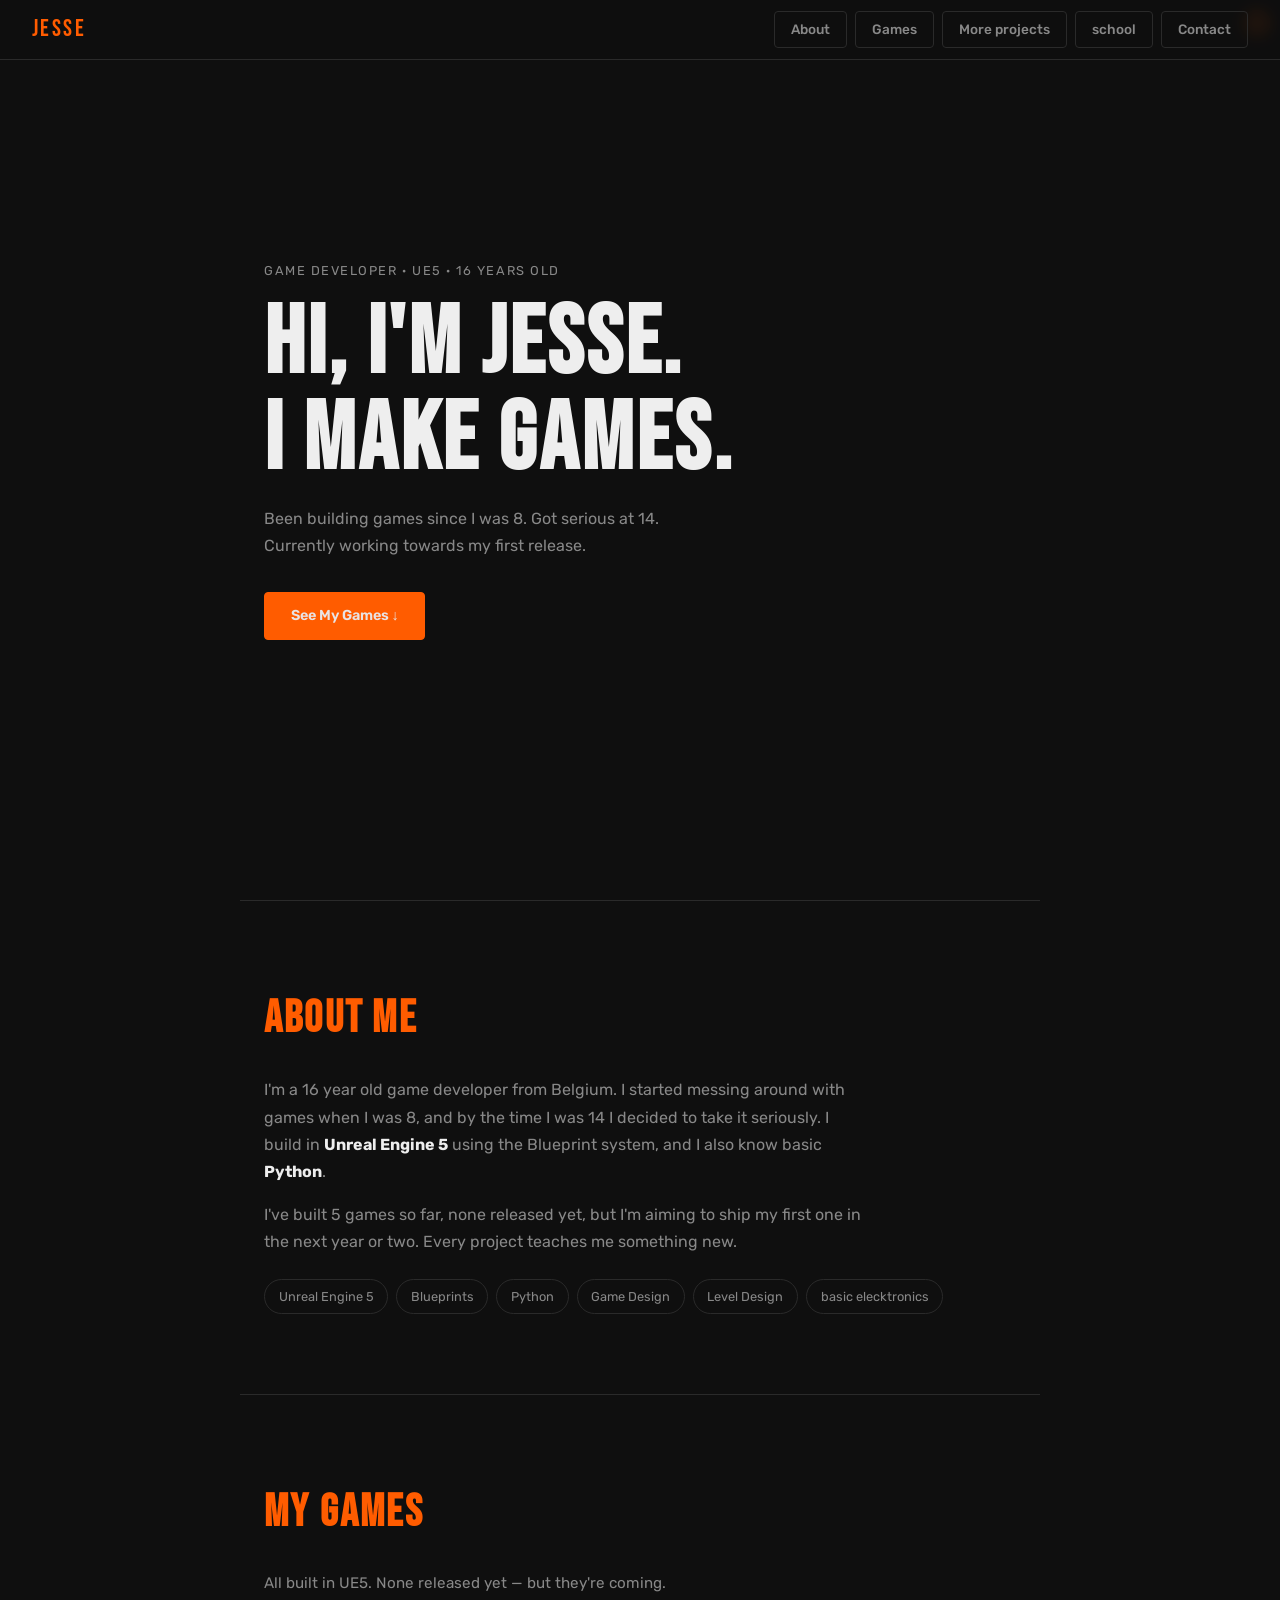
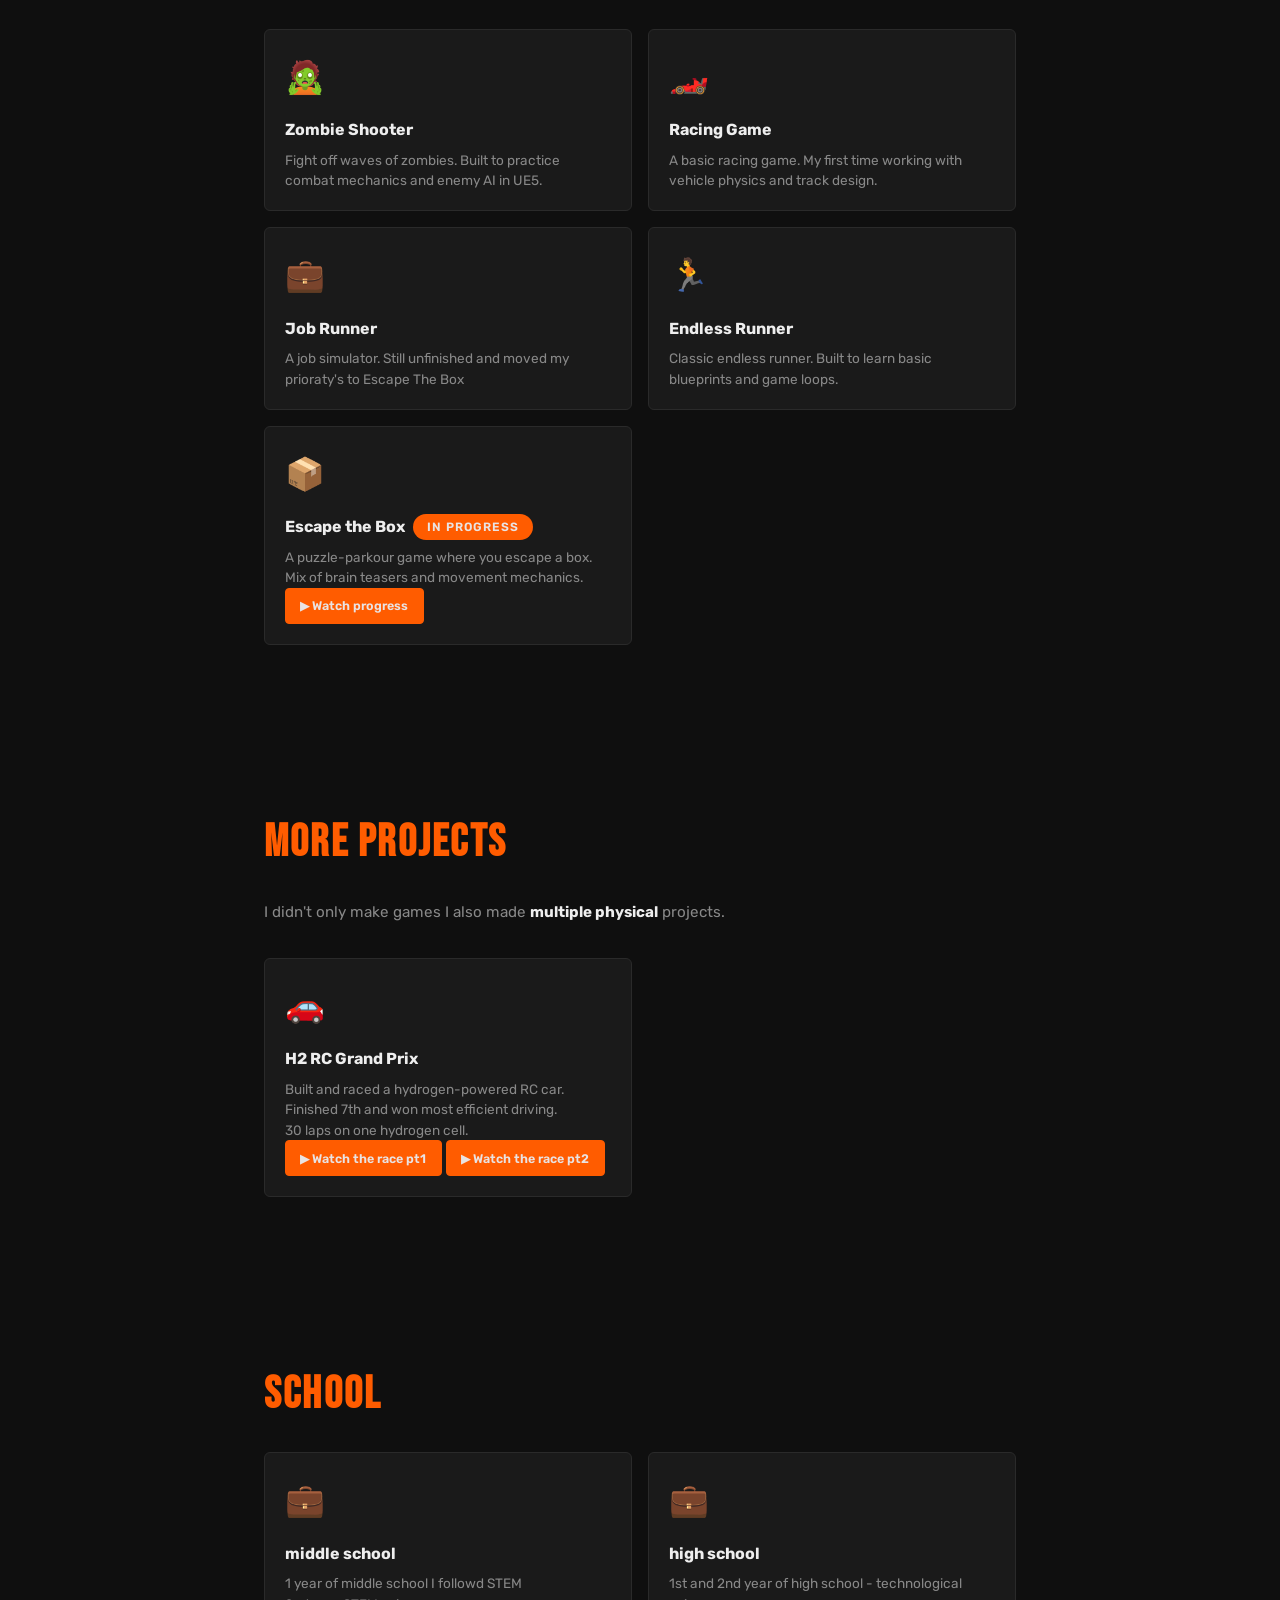
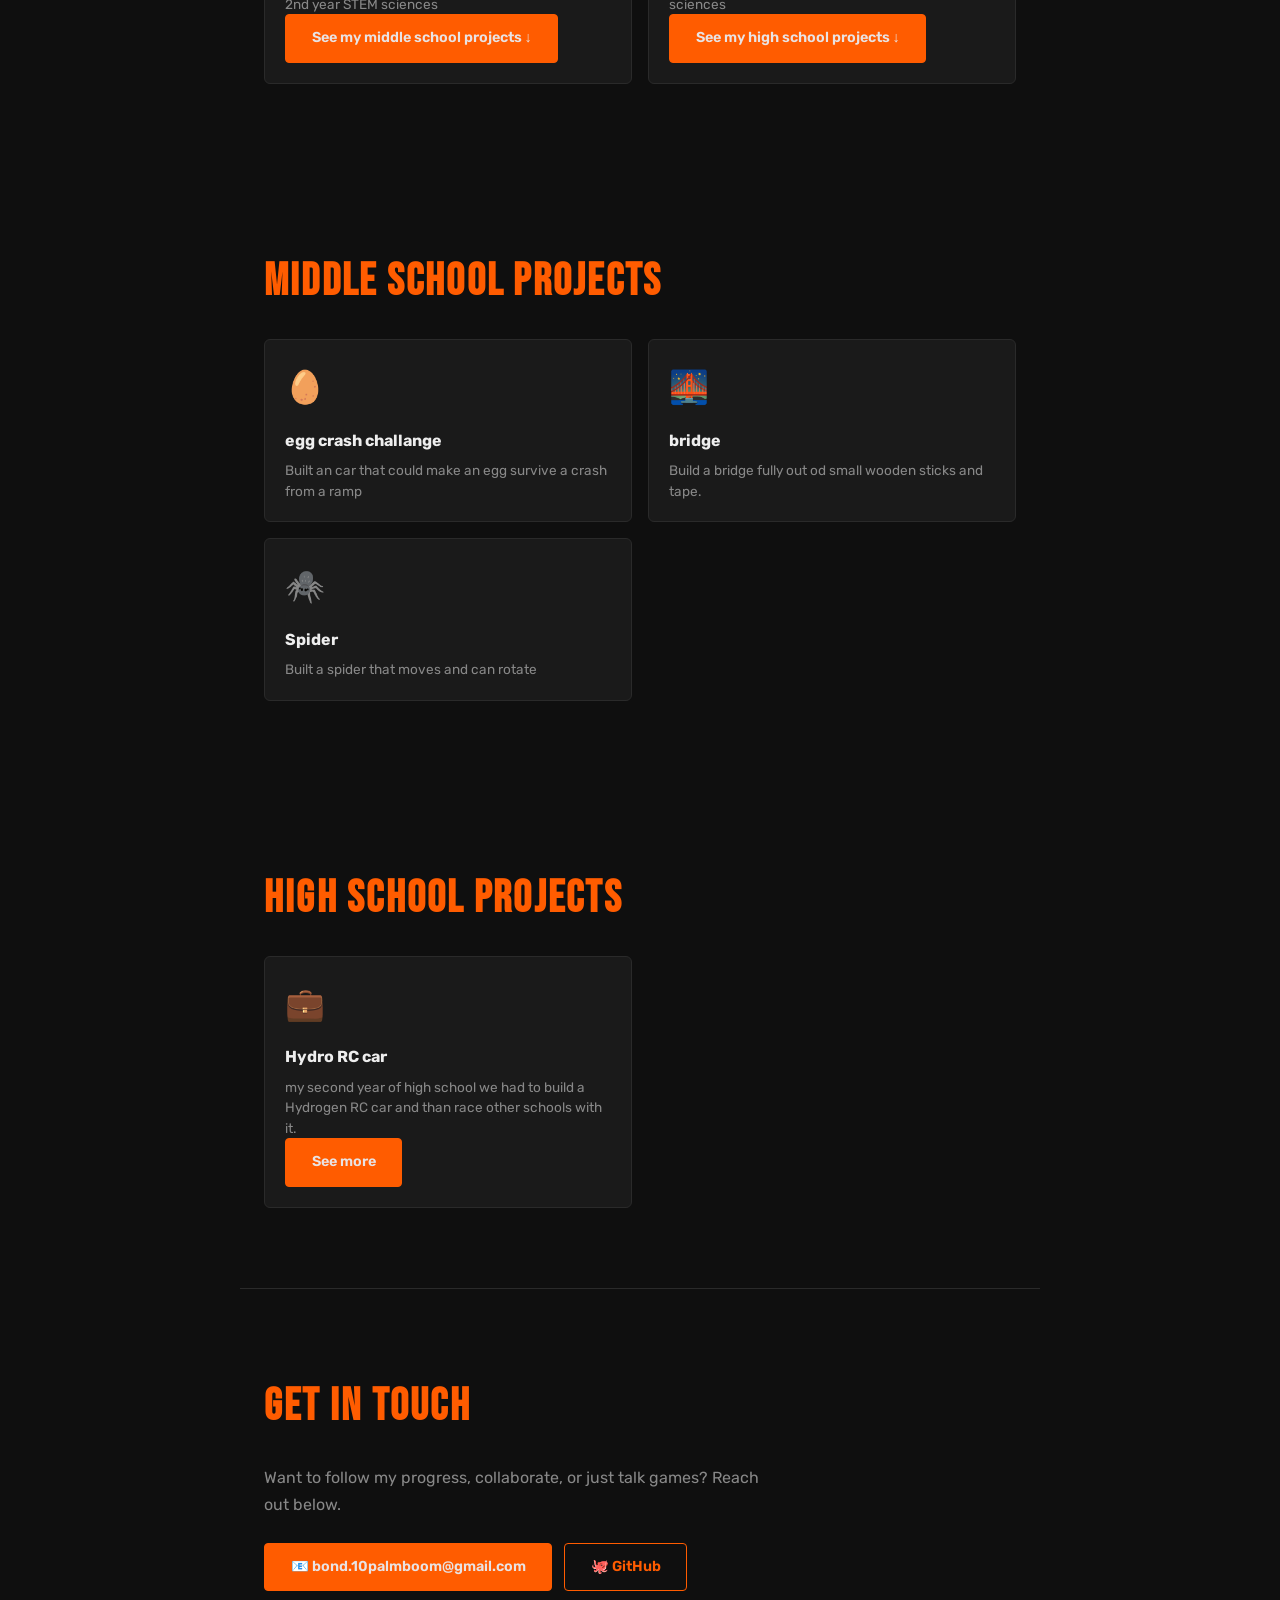
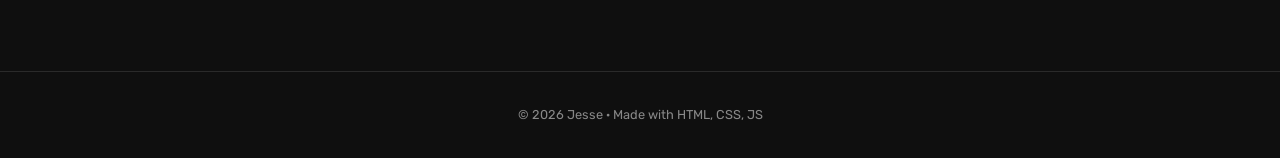
==== commit 0ac51561: "Add files via upload" ====
--- a/index.html
+++ b/index.html
@@ -6,6 +6,7 @@
   <title>Jesse Portfolio</title>
   <link href="https://fonts.googleapis.com/css2?family=Bebas+Neue&family=Rubik:wght@300;400;500;700&display=swap" rel="stylesheet"/>
   <link rel="stylesheet" href="styles.css"/>
+  <link rel="stylesheet" href="devlog.css"/>
 </head>
 <body>
 
@@ -170,9 +171,7 @@
     <div class="games-grid">
       <!--Middle School-->
       <div class="game-card">
-        <div class="order-badge">i
-          <span class="tooltip">My first year i followd STEM and the year that followed I went to STEM sciences</span>
-        </div>
+      
         <div class="game-icon">💼</div>
         <div class="game-body">
           <h3>middle school</h3>
@@ -183,9 +182,7 @@
 
       <!--High School-->
       <div class="game-card">
-        <div class="order-badge">i
-          <span class="tooltip">In high school I am currently following technological sciences</span>
-        </div>
+        
         <div class="game-icon">💼</div>
         <div class="game-body">
           <h3>high school</h3>
--- a/styles.css
+++ b/styles.css
@@ -353,4 +353,42 @@
 @media (max-width: 600px) {
   .nav-links a { font-size: 0.75rem; padding: 0.35rem 0.7rem; }
   .games-grid  { grid-template-columns: 1fr; } /* single column on mobile */
+}
+
+
+/* =============================================
+   CURTAIN WIPE TRANSITION
+   A vertical line sweeps across the screen.
+   The swept area reveals the new page.
+   ============================================= */
+
+/* The curtain element — sits on top of everything */
+#curtain {
+  position: fixed;
+  top: 0; left: -100%;  /* starts off-screen to the left */
+  width: 100%;
+  height: 100%;
+  background: var(--accent); /* the color of the sweeping line */
+  z-index: 9999;
+  pointer-events: none; /* can't accidentally click it */
+}
+
+/* Sweeps RIGHT across the screen (covering the page) */
+#curtain.sweep-in {
+  animation: sweepIn 0.5s cubic-bezier(0.77,0,0.18,1) forwards;
+}
+
+/* Sweeps RIGHT again off screen (revealing new page) */
+#curtain.sweep-out {
+  animation: sweepOut 0.5s cubic-bezier(0.77,0,0.18,1) forwards;
+}
+
+@keyframes sweepIn {
+  from { left: -100%; }
+  to   { left: 0%; }    /* covers full screen */
+}
+
+@keyframes sweepOut {
+  from { left: 0%; }
+  to   { left: 100%; }  /* exits off screen to the right */
 }
--- a/devlog.css
+++ b/devlog.css
@@ -0,0 +1,541 @@
+/* =============================================
+   CSS VARIABLES & BASE STYLES
+   ============================================= */
+:root {
+  --bg:       #0f0f0f;
+  --bg2:      #1a1a1a;
+  --border:   #2a2a2a;
+  --text:     #eeeeee;
+  --muted:    #888888;
+  --accent:   #ff5c00;
+  --button:   #e9e3e3;
+}
+
+* { box-sizing: border-box; margin: 0; padding: 0; }
+
+html { scroll-behavior: smooth; }
+
+body {
+  background: var(--bg);
+  color: var(--text);
+  font-family: 'Rubik', sans-serif;
+  font-size: 1rem;
+  line-height: 1.7;
+}
+
+a { text-decoration: none; color: inherit; }
+
+/* =============================================
+   NAVIGATION
+   ============================================= */
+nav {
+  position: fixed;
+  top: 0; left: 0; right: 0;
+  z-index: 100;
+  display: flex;
+  align-items: center;
+  justify-content: space-between;
+  padding: 0 2rem;
+  height: 60px;
+  background: rgba(15,15,15,0.92);
+  border-bottom: 1px solid var(--border);
+  backdrop-filter: blur(8px);
+}
+
+.logo {
+  font-family: 'Bebas Neue', sans-serif;
+  font-size: 1.5rem;
+  letter-spacing: 0.1em;
+  color: var(--accent);
+}
+
+.nav-links { display: flex; gap: 0.5rem; }
+
+.nav-links a {
+  font-size: 0.85rem;
+  font-weight: 500;
+  padding: 0.4rem 1rem;
+  border: 1px solid var(--border);
+  border-radius: 4px;
+  color: var(--muted);
+  transition: 0.2s;
+}
+
+.nav-links a:hover {
+  color: var(--accent);
+  border-color: var(--accent);
+}
+
+/* =============================================
+   SHARED COMPONENTS
+   ============================================= */
+
+/* Section Container */
+section {
+  max-width: 800px;
+  margin: 0 auto;
+  padding: 5rem 1.5rem;
+}
+
+section h2 {
+  font-family: 'Bebas Neue', sans-serif;
+  font-size: 2.8rem;
+  letter-spacing: 0.05em;
+  color: var(--accent);
+  margin-bottom: 1.2rem;
+}
+
+.section-sub {
+  color: var(--muted);
+  margin-bottom: 2rem;
+  font-size: 0.95rem;
+}
+
+/* Buttons */
+.btn {
+  display: inline-block;
+  background: var(--accent);
+  color: var(--button);
+  font-weight: 600;
+  font-size: 0.9rem;
+  padding: 0.7rem 1.6rem;
+  border-radius: 4px;
+  border: 1px solid var(--accent);
+  transition: 0.2s;
+  cursor: pointer;
+}
+
+.btn:hover { opacity: 0.85; transform: translateY(-1px); }
+
+.btn.outline {
+  background: transparent;
+  color: var(--accent);
+}
+
+.btn.outline:hover { background: var(--accent); color: #fff; }
+
+.btn.small { font-size: 0.78rem; padding: 0.4rem 0.9rem; }
+
+/* Tags */
+.tags {
+  display: flex;
+  flex-wrap: wrap;
+  gap: 0.5rem;
+  margin-top: 1.5rem;
+}
+
+.tags span {
+  font-size: 0.8rem;
+  padding: 0.35rem 0.85rem;
+  border: 1px solid var(--border);
+  border-radius: 99px;
+  color: var(--muted);
+}
+
+/* =============================================
+   HERO SECTION
+   ============================================= */
+#hero {
+  min-height: 100vh;
+  display: flex;
+  flex-direction: column;
+  justify-content: center;
+  padding-top: 80px;
+  align-items: flex-start;
+}
+
+.hero-label {
+  font-size: 0.8rem;
+  letter-spacing: 0.12em;
+  text-transform: uppercase;
+  color: var(--muted);
+  margin-bottom: 1rem;
+}
+
+#hero h1 {
+  font-family: 'Bebas Neue', sans-serif;
+  font-size: clamp(3rem, 10vw, 6rem);
+  line-height: 1;
+  letter-spacing: 0.03em;
+  margin-bottom: 1rem;
+}
+
+.hero-sub {
+  color: var(--muted);
+  font-size: 1rem;
+  margin-bottom: 2rem;
+  max-width: 480px;
+}
+
+/* =============================================
+   ABOUT SECTION
+   ============================================= */
+#about { border-top: 1px solid var(--border); }
+
+#about p {
+  color: var(--muted);
+  margin-bottom: 1rem;
+  max-width: 600px;
+}
+
+section p strong { color: var(--text); }
+
+/* =============================================
+   GAMES SECTION
+   ============================================= */
+#games { border-top: 1px solid var(--border); }
+
+.games-grid {
+  display: grid;
+  grid-template-columns: repeat(auto-fill, minmax(280px, 1fr));
+  gap: 1rem;
+}
+
+.game-card {
+  background: var(--bg2);
+  border: 1px solid var(--border);
+  border-radius: 6px;
+  padding: 1.25rem;
+  display: flex;
+  flex-direction: column;
+  gap: 0.75rem;
+  transition: 0.2s;
+}
+
+.game-card:hover {
+  border-color: var(--accent);
+  transform: translateY(-2px);
+}
+
+.game-icon { font-size: 2rem; }
+
+.game-body h3 {
+  font-size: 1rem;
+  font-weight: 700;
+  margin-bottom: 0.4rem;
+  display: flex;
+  align-items: center;
+  gap: 0.5rem;
+}
+
+.game-body p {
+  font-size: 0.85rem;
+  color: var(--muted);
+  line-height: 1.5;
+}
+
+.wip {
+  font-size: 0.75rem;
+  font-weight: 600;
+  text-transform: uppercase;
+  letter-spacing: 0.08em;
+  background: var(--accent);
+  color: var(--button);
+  padding: 0.15rem 0.9rem;
+  border-radius: 99px;
+}
+
+/* =============================================
+   DEVLOG PAGE
+   ============================================= */
+
+/* Header */
+.devlog-header {
+  padding-top: 120px;
+  padding-bottom: 3rem;
+  border-bottom: 1px solid var(--border);
+  max-width: 800px;
+  margin: 0 auto;
+  padding-left: 1.5rem;
+  padding-right: 1.5rem;
+}
+
+.devlog-header .back-link {
+  font-size: 0.8rem;
+  font-family: 'Rubik', sans-serif;
+  color: var(--muted);
+  display: inline-flex;
+  align-items: center;
+  gap: 0.4rem;
+  margin-bottom: 1.5rem;
+  transition: 0.2s;
+}
+
+.devlog-header .back-link:hover { color: var(--accent); }
+
+.devlog-header h1 {
+  font-family: 'Bebas Neue', sans-serif;
+  font-size: clamp(2.5rem, 8vw, 5rem);
+  letter-spacing: 0.03em;
+  line-height: 1;
+  margin-bottom: 0.75rem;
+}
+
+.devlog-header h1 span { color: var(--accent); }
+
+.devlog-header p {
+  color: var(--muted);
+  max-width: 520px;
+  font-size: 0.95rem;
+}
+
+/* Live Badge */
+.live-badge {
+  display: inline-flex;
+  align-items: center;
+  gap: 0.4rem;
+  font-size: 0.72rem;
+  font-weight: 600;
+  letter-spacing: 0.08em;
+  text-transform: uppercase;
+  background: rgba(255, 92, 0, 0.12);
+  color: var(--accent);
+  border: 1px solid var(--accent);
+  padding: 0.25rem 0.7rem;
+  border-radius: 99px;
+  margin-bottom: 1rem;
+}
+
+.live-dot {
+  width: 6px;
+  height: 6px;
+  border-radius: 50%;
+  background: var(--accent);
+  animation: pulse 1.8s ease-in-out infinite;
+}
+
+@keyframes pulse {
+  0%, 100% { opacity: 1; }
+  50% { opacity: 0.3; }
+}
+
+/* Stats Row */
+.devlog-stats {
+  display: flex;
+  gap: 2rem;
+  flex-wrap: wrap;
+  max-width: 800px;
+  margin: 0 auto;
+  padding: 2rem 1.5rem;
+  border-bottom: 1px solid var(--border);
+}
+
+.devlog-stat { display: flex; flex-direction: column; gap: 0.2rem; }
+
+.devlog-stat .label {
+  font-size: 0.68rem;
+  letter-spacing: 0.1em;
+  text-transform: uppercase;
+  color: var(--muted);
+}
+
+.devlog-stat .value {
+  font-family: 'Bebas Neue', sans-serif;
+  font-size: 1.4rem;
+  letter-spacing: 0.05em;
+  color: var(--text);
+}
+
+/* Entries */
+.devlog-entries {
+  max-width: 800px;
+  margin: 0 auto;
+  padding: 3rem 1.5rem;
+}
+
+.devlog-entries h2 {
+  font-family: 'Bebas Neue', sans-serif;
+  font-size: 2rem;
+  letter-spacing: 0.05em;
+  color: var(--accent);
+  margin-bottom: 2rem;
+}
+
+.devlog-entry {
+  border: 1px solid var(--border);
+  border-radius: 6px;
+  overflow: hidden;
+  margin-bottom: 2rem;
+  background: var(--bg2);
+  transition: 0.2s;
+}
+
+.devlog-entry:hover { border-color: var(--accent); }
+
+.entry-meta {
+  display: flex;
+  align-items: center;
+  justify-content: space-between;
+  padding: 0.75rem 1.25rem;
+  border-bottom: 1px solid var(--border);
+  background: rgba(255,255,255,0.02);
+}
+
+.entry-ep {
+  font-family: 'Bebas Neue', sans-serif;
+  font-size: 1rem;
+  letter-spacing: 0.08em;
+  color: var(--accent);
+}
+
+.entry-date {
+  font-size: 0.72rem;
+  color: var(--muted);
+  font-family: 'Rubik', sans-serif;
+}
+
+.entry-video {
+  position: relative;
+  width: 100%;
+  padding-bottom: 56.25%;
+  background: #000;
+}
+
+.entry-video iframe {
+  position: absolute;
+  top: 0; left: 0;
+  width: 100%; height: 100%;
+  border: none;
+}
+
+.entry-body { padding: 1.25rem; }
+
+.entry-body h3 {
+  font-size: 1.1rem;
+  font-weight: 700;
+  margin-bottom: 0.75rem;
+}
+
+.entry-body p {
+  font-size: 0.88rem;
+  color: var(--muted);
+  line-height: 1.6;
+}
+
+.entry-body p + p { margin-top: 0.6rem; }
+
+.entry-tags {
+  display: flex;
+  flex-wrap: wrap;
+  gap: 0.4rem;
+  margin-top: 1rem;
+}
+
+.entry-tag {
+  font-size: 0.68rem;
+  letter-spacing: 0.06em;
+  text-transform: uppercase;
+  color: var(--muted);
+  border: 1px solid var(--border);
+  padding: 0.15rem 0.5rem;
+  border-radius: 99px;
+}
+
+/* Upcoming Section */
+.devlog-upcoming {
+  max-width: 800px;
+  margin: 0 auto;
+  padding: 0 1.5rem 4rem;
+}
+
+.devlog-upcoming h2 {
+  font-family: 'Bebas Neue', sans-serif;
+  font-size: 2rem;
+  letter-spacing: 0.05em;
+  color: var(--accent);
+  margin-bottom: 1rem;
+}
+
+.upcoming-card {
+  border: 1px dashed var(--border);
+  border-radius: 6px;
+  padding: 1.25rem;
+  background: rgba(255,92,0,0.03);
+}
+
+.upcoming-card h3 {
+  font-size: 1rem;
+  font-weight: 700;
+  margin-bottom: 0.5rem;
+  color: var(--muted);
+}
+
+.upcoming-list {
+  list-style: none;
+  display: flex;
+  flex-direction: column;
+  gap: 0.4rem;
+  margin-top: 0.75rem;
+}
+
+.upcoming-list li {
+  font-size: 0.85rem;
+  color: var(--muted);
+  display: flex;
+  align-items: center;
+  gap: 0.5rem;
+}
+
+.upcoming-list li::before {
+  content: '—';
+  color: var(--accent);
+  font-weight: 700;
+}
+
+
+/* ---- SEASON FILTER ---- */
+.season-filter {
+  display: flex;
+  gap: 0.5rem;
+  margin-bottom: 1.5rem;
+  flex-wrap: wrap;
+}
+
+.season-btn {
+  font-family: 'Rubik', sans-serif;
+  font-size: 0.82rem;
+  font-weight: 600;
+  padding: 0.45rem 1.1rem;
+  border-radius: 4px;
+  border: 1px solid var(--border);
+  background: transparent;
+  color: var(--muted);
+  cursor: pointer;
+  transition: 0.2s;
+}
+
+.season-btn:hover        { color: var(--accent); border-color: var(--accent); }
+.season-btn.active       { background: var(--accent); color: #fff; border-color: var(--accent); }
+
+/* =============================================
+   CONTACT SECTION
+   ============================================= */
+#contact { border-top: 1px solid var(--border); }
+
+#contact p {
+  color: var(--muted);
+  margin-bottom: 1.5rem;
+  max-width: 500px;
+}
+
+.contact-links { display: flex; gap: 0.75rem; flex-wrap: wrap; }
+
+/* =============================================
+   FOOTER
+   ============================================= */
+footer {
+  border-top: 1px solid var(--border);
+  text-align: center;
+  padding: 2rem 1.5rem;
+  font-size: 0.8rem;
+  color: var(--muted);
+}
+
+/* =============================================
+   MOBILE RESPONSIVE
+   ============================================= */
+@media (max-width: 600px) {
+  .nav-links a { font-size: 0.75rem; padding: 0.35rem 0.7rem; }
+  .games-grid { grid-template-columns: 1fr; }
+  .devlog-stats { gap: 1.2rem; }
+}
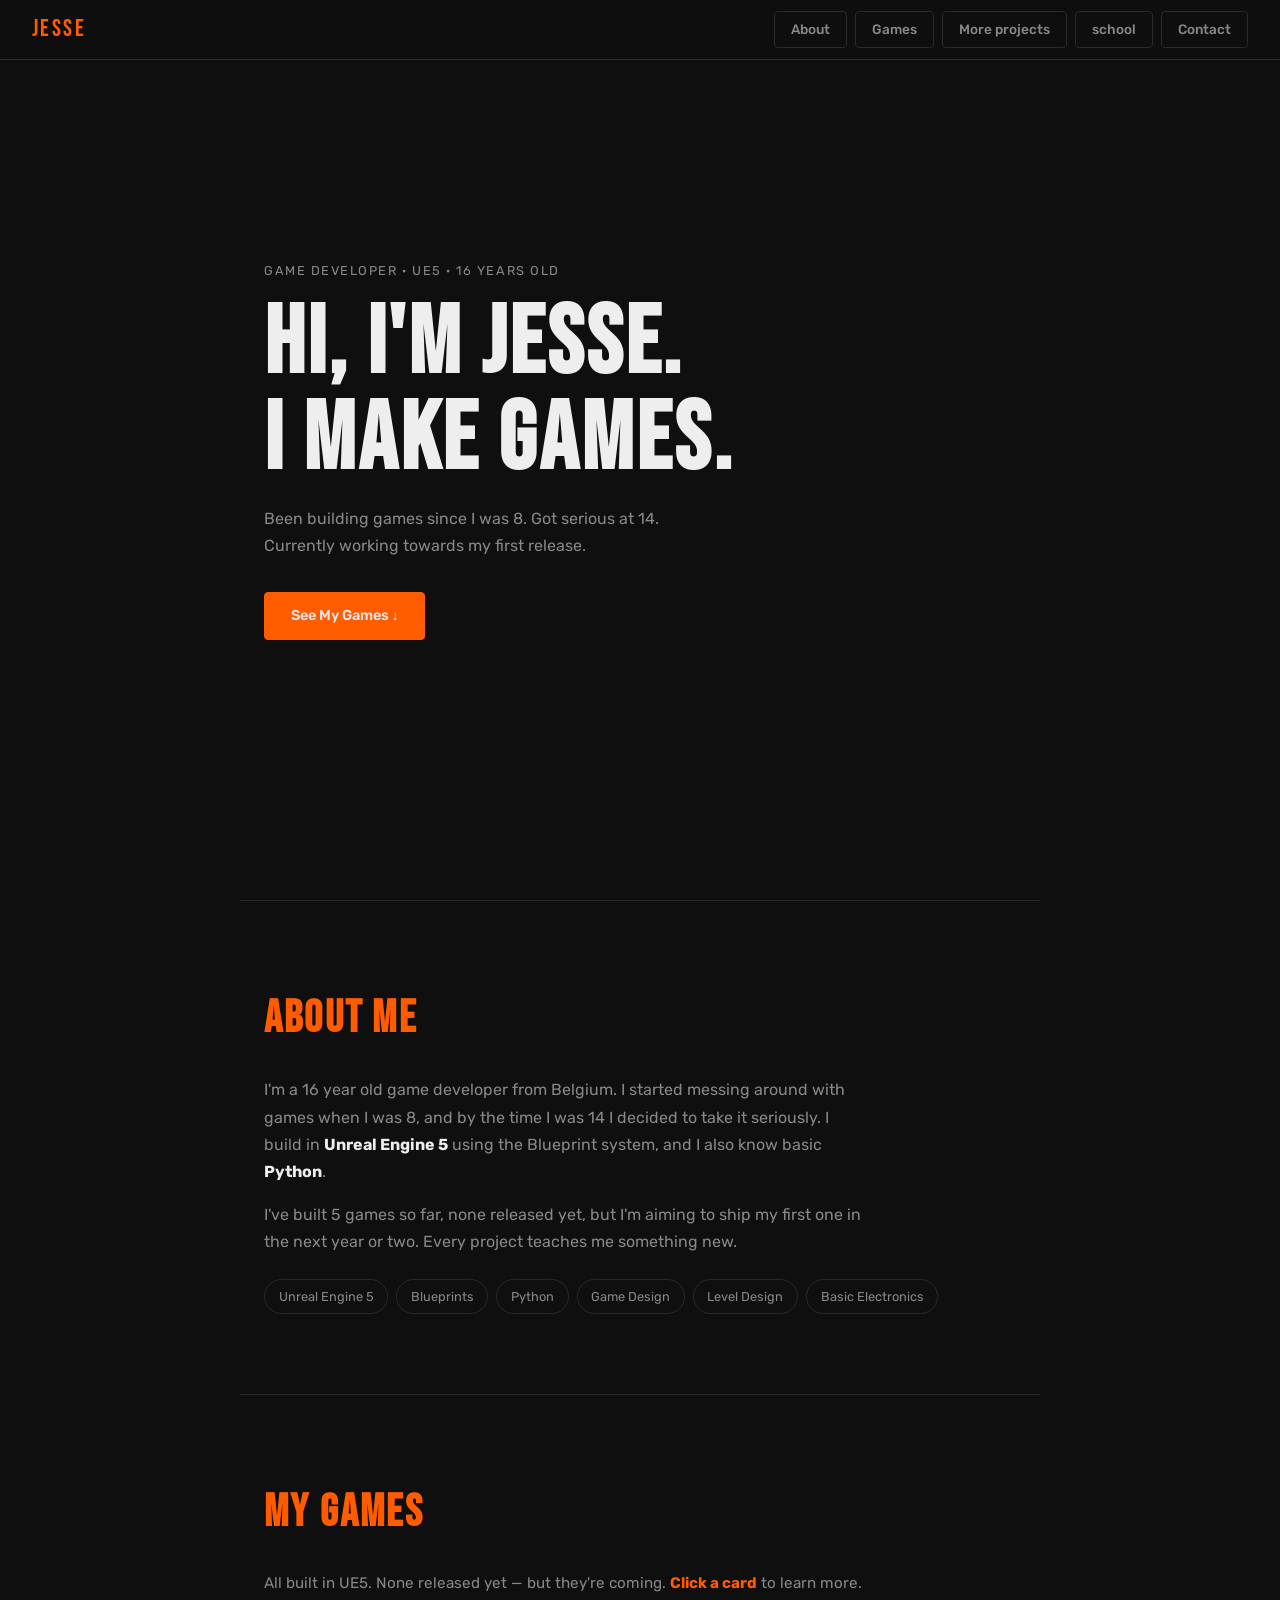
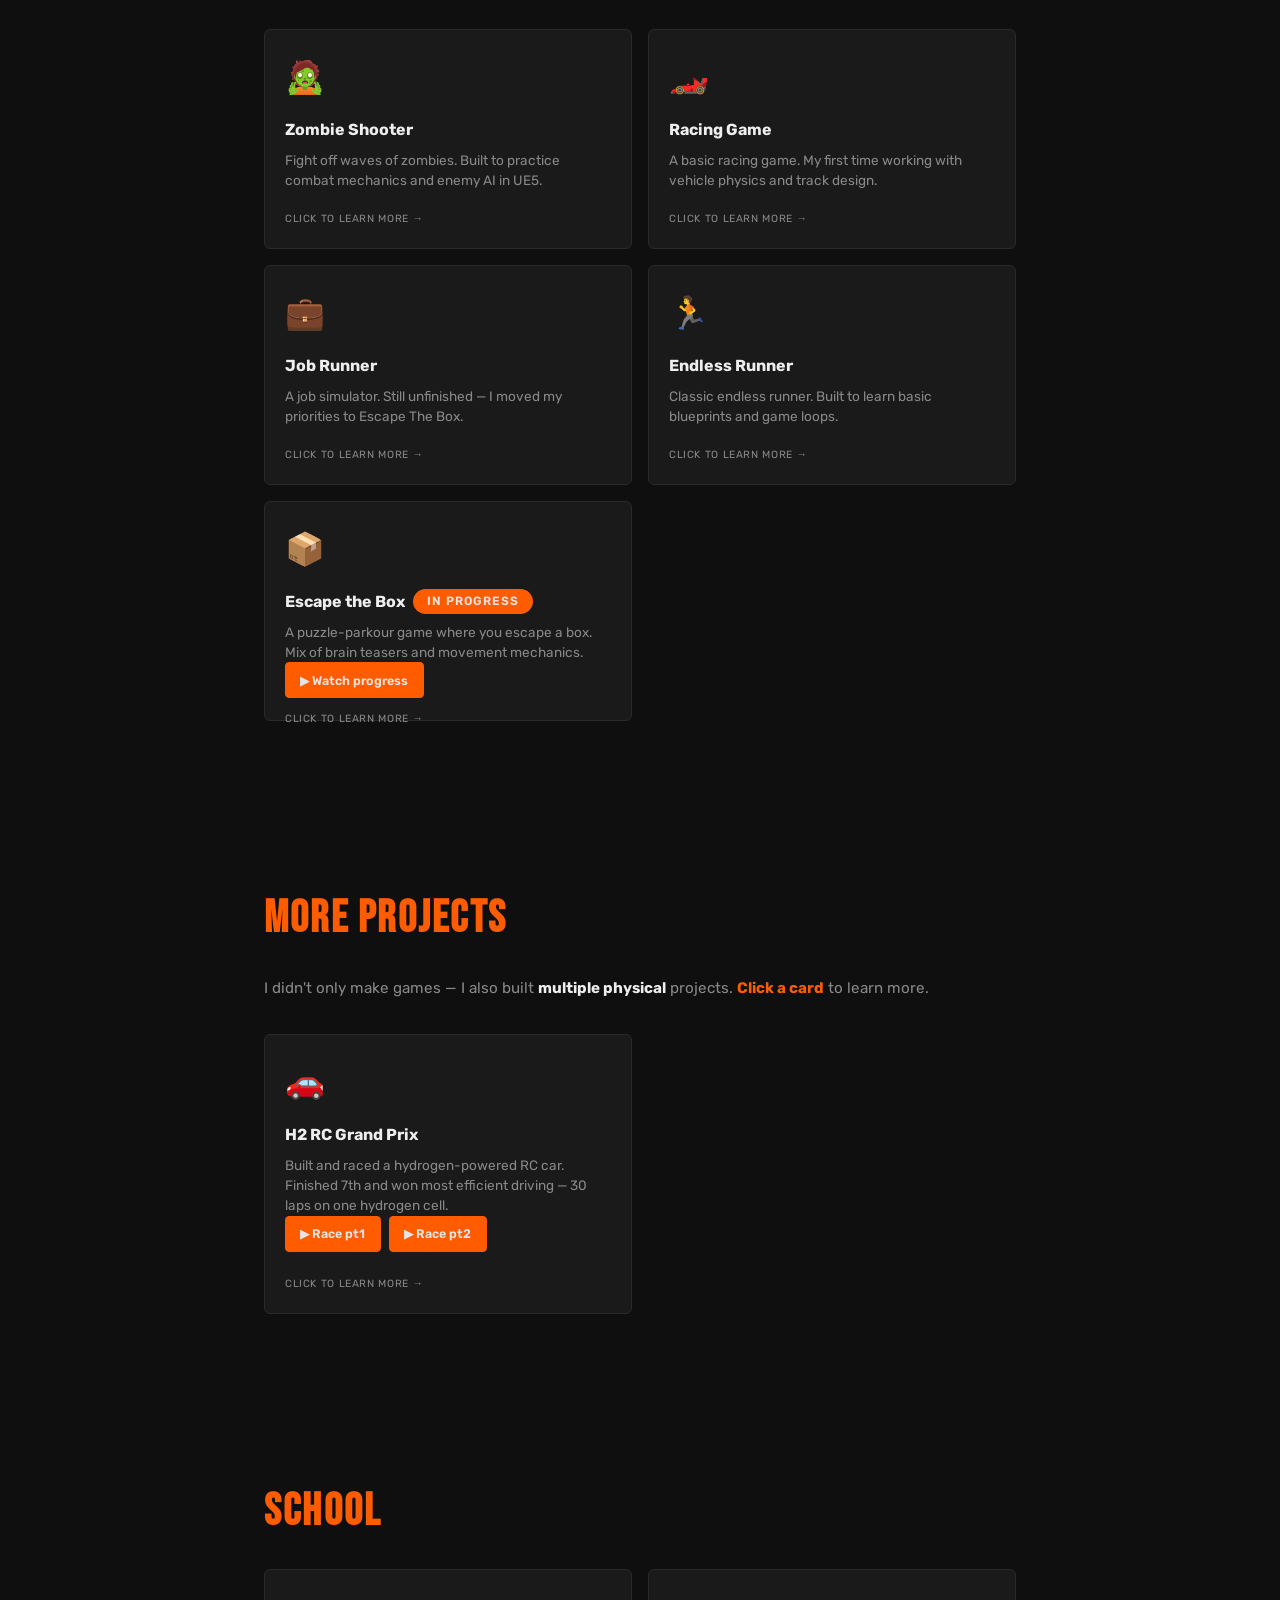
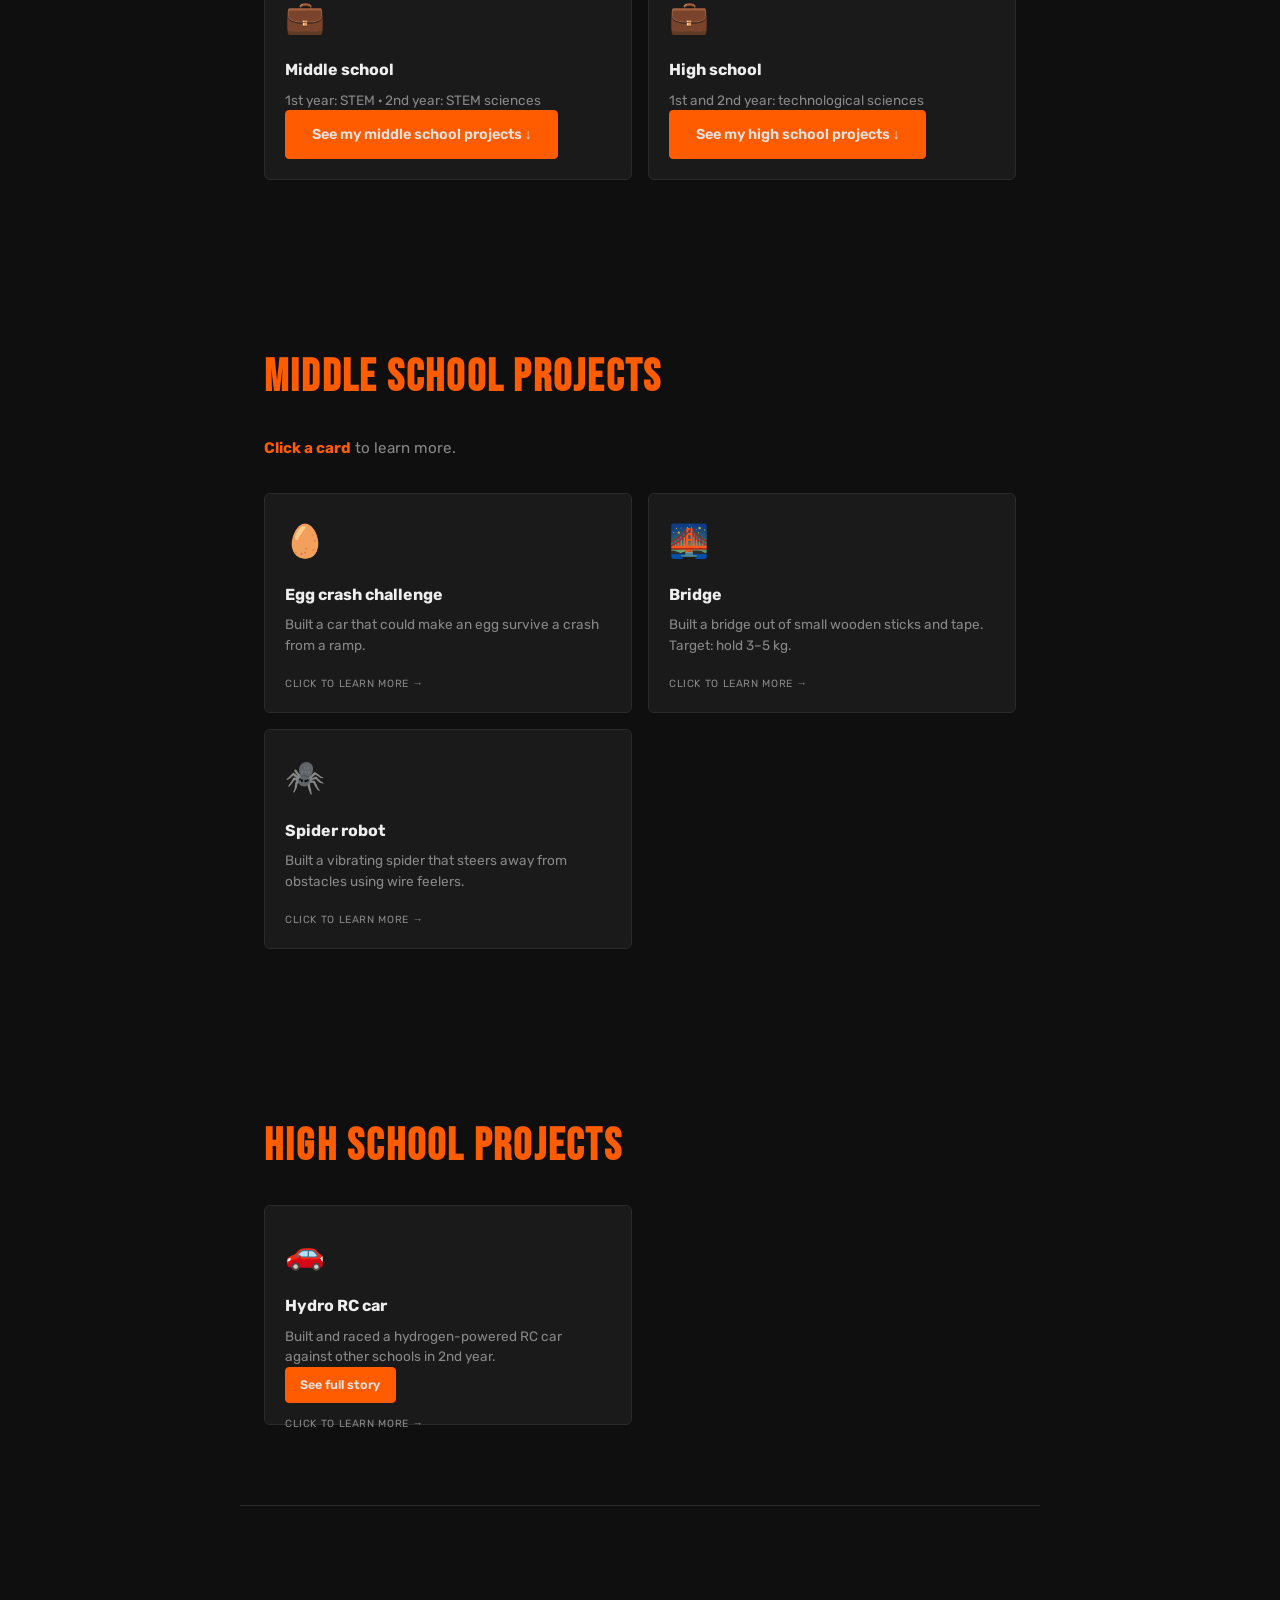
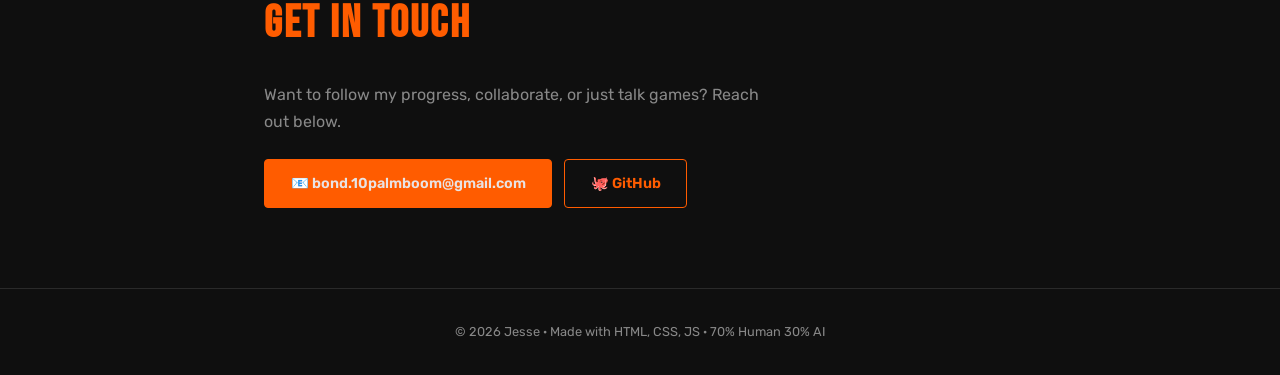
==== commit fc3d6c9a: "Add files via upload" ====
--- a/index.html
+++ b/index.html
@@ -1,316 +1,343 @@
-<!DOCTYPE html>
-<html lang="en">
-<head>
-  <meta charset="UTF-8" />
-  <meta name="viewport" content="width=device-width, initial-scale=1.0"/>
-  <title>Jesse Portfolio</title>
-  <link href="https://fonts.googleapis.com/css2?family=Bebas+Neue&family=Rubik:wght@300;400;500;700&display=swap" rel="stylesheet"/>
-  <link rel="stylesheet" href="styles.css"/>
-  <link rel="stylesheet" href="devlog.css"/>
-</head>
-<body>
-
-  <!-- ========== NAVBAR ========== -->
-  <nav>
-    <div class="logo">JESSE</div>
-    <div class="nav-links">
-      <a href="#about">About</a>
-      <a href="#games">Games</a>
-      <a href="#more">More projects</a>
-      <a href="#school">school</a>
-      <a href="#contact">Contact</a>
-    </div>
-  </nav>
-
-  <!-- ========== HERO ========== -->
-  <section id="hero">
-    <p class="hero-label">Game Developer · UE5 · 16 years old</p>
-    <h1>Hi, I'm Jesse.<br/>I make games.</h1>
-    <p class="hero-sub">
-      Been building games since I was 8. Got serious at 14.<br/>
-      Currently working towards my first release.
-    </p>
-    <a href="#games" class="btn">See My Games ↓</a>
-  </section>
-
-  <!-- ========== ABOUT ========== -->
-  <section id="about">
-    <h2>About Me</h2>
-    <p>
-      I'm a 16 year old game developer from Belgium. I started messing around with
-      games when I was 8, and by the time I was 14 I decided to take it seriously.
-      I build in <strong>Unreal Engine 5</strong> using the Blueprint system,
-      and I also know basic <strong>Python</strong>.
-    </p>
-    <p>
-      I've built 5 games so far, none released yet, but I'm aiming to ship my
-      first one in the next year or two. Every project teaches me something new.
-    </p>
-
-    <div class="tags">
-      <span>Unreal Engine 5</span>
-      <span>Blueprints</span>
-      <span>Python</span>
-      <span>Game Design</span>
-      <span>Level Design</span>
-      <span>basic elecktronics</span>
-    </div>
-  </section>
-
-  <!-- ========== GAMES ========== -->
-  <section id="games">
-    <h2>My Games</h2>
-    <p class="section-sub">All built in UE5. None released yet — but they're coming.</p>
-
-    <div class="games-grid">
-
-      <!--Zombie Shooter-->
-      <div class="game-card">
-        <div class="order-badge">i
-          <span class="tooltip">This was one of my first projects. I started it at age 9 with the help of tutorials.<br>It wasn't the greatest game, but it was a fun introduction to game development.<br>Sadly, I can no longer find the files.</span>
-        </div>
-        <div class="game-icon">🧟</div>
-        <div class="game-body">
-          <h3>Zombie Shooter</h3>
-          <p>Fight off waves of zombies. Built to practice combat mechanics and enemy AI in UE5.</p>
-        </div>
-      </div>
-
-      <!--Racing game-->
-      <div class="game-card">
-        <div class="order-badge">i
-          <span class="tooltip">This was a fun project where I really leaned into level design<br>and tried to make something feel alive. I used the basic car sample in UE5 at the time and focused heavily on the layout of the map.<br>Sadly, these files are also lost. (Age 10)</span>
-        </div>
-        <div class="game-icon">🏎️</div>
-        <div class="game-body">
-          <h3>Racing Game</h3>
-          <p>A basic racing game. My first time working with vehicle physics and track design.</p>
-        </div>
-      </div>
-
-      <!--job runner-->
-      <div class="game-card">
-        <div class="order-badge">i
-          <span class="tooltip">I started this game around age 14.<br>For the four years prior I had just been playing around with the engine,<br>but this project was serious and a really important one for me.<br>I learned a lot:<br>UI design, sound effects, game balance, visual effects, and much more.<br>This was definitely the project that made me take game development seriously.</span>
-        </div>
-        <div class="game-icon">💼</div>
-        <div class="game-body">
-          <h3>Job Runner </h3>
-          <p>A job simulator. Still unfinished and moved my prioraty's to Escape The Box</p>
-        </div>
-      </div>
-
-      <!--Endless Runner-->
-      <div class="game-card">
-        <div class="order-badge">i
-          <span class="tooltip">I started this project right after hitting a coding wall in my previous game.<br>I needed to really learn how to code, so I built this from scratch.<br>I was around 14–15 at the time. It was a fun project, but sadly the files got corrupted and couldn't be recovered.</span>
-        </div>
-        <div class="game-icon">🏃</div>
-        <div class="game-body">
-          <h3>Endless Runner</h3>
-          <p>Classic endless runner. Built to learn basic blueprints and game loops.</p>
-        </div>
-      </div>
-
-      <!--Escape The Box-->
-      <div class="game-card">
-        <div class="order-badge">i
-          <span class="tooltip">This is my current project, started at 15 right after losing the Endless Runner.<br>For this one I challenged myself to use zero tutorials only my own knowledge and sources like Google, Reddit, and GitHub.<br>I also decided to document the journey, so I created a YouTube channel and have posted one devlog so far, with a second one on the way.<br>I'm still actively working on this.</span>
-        </div>
-        <div class="game-icon">📦</div>
-        <div class="game-body">
-          <h3>Escape the Box <span class="wip">In Progress</span> </h3>
-          <p>A puzzle-parkour game where you escape a box. Mix of brain teasers and movement mechanics.</p>
-          <a href="devlog.html" class="btn small">▶ Watch progress</a>
-        </div>  
-      </div>
-
-    </div>
-  </section>
-
-  <!-- ========== MORE PROJECTS ========== -->
-  <section id="more">
-    <h2>more projects</h2>
-    <p class="section-sub">I didn't only make games I also made <strong>multiple physical</strong> projects.</p>
-
-    <div class="games-grid">
-      <!-- Hydrogen car -->
-      <div class="game-card">
-        <div class="order-badge">i
-          <span class="tooltip">
-            Built and raced a hydrogen-powered RC car with classmates.<br>
-            I handled 3D design, body design, electronics, and drove in the race.
-            We finished 7th and won the award for most efficient driving —
-            30 laps on a single hydrogen cell.
-            <br/><br/>
-            <button class="tooltip-readmore" onclick="openFullInfo('rc-info')">Read More ↓</button>
-          </span>
-        </div>
-        <div class="game-icon">🚗</div>
-        <div class="game-body">
-          <h3>H2 RC Grand Prix</h3>
-          <p>Built and raced a hydrogen-powered RC car. Finished 7th and won most efficient driving.<br>30 laps on one hydrogen cell.</p>
-          <a href="https://www.youtube.com/live/xzpAVZTHd-0" target="_blank" class="btn small">▶ Watch the race pt1</a>
-          <a href="https://www.youtube.com/live/OE5Fio9vvCQ" target="_blank" class="btn small">▶ Watch the race pt2</a>
-          <div class="card-fullinfo" id="rc-info">
-            <p>We were provided with basic materials including HydroSticks and had to build a functional vehicle under strict constraints.</p>
-            <p>I took initiative across multiple areas due to limited team leadership — coordinating tasks, doing 3D and body design, and handling electronics.</p>
-            <p>One of our key innovations was a custom shock absorption system to protect the CPU during rear impacts. It also helped maintain momentum after collisions.</p>
-            <p>Through this project I developed practical skills in mechanics, leadership, task planning, and team coordination.</p>
-            <button class="close-btn" onclick="closeFullInfo('rc-info')">Close ↑</button>
-          </div>
-        </div>
-      </div>
-    </div>
-  </section>
-
-  <!-- ========== SCHOOL ========== -->
-  <section id="school">
-    <h2>School</h2>
-
-    <div class="games-grid">
-      <!--Middle School-->
-      <div class="game-card">
-      
-        <div class="game-icon">💼</div>
-        <div class="game-body">
-          <h3>middle school</h3>
-          <p>1 year of middle school I followd STEM<br>2nd year STEM sciences</p>
-          <a href="#middle-school" class="btn">See my middle school projects ↓</a>
-        </div>
-      </div>
-
-      <!--High School-->
-      <div class="game-card">
-        
-        <div class="game-icon">💼</div>
-        <div class="game-body">
-          <h3>high school</h3>
-          <p>1st and 2nd year of high school - technological sciences</p>
-          <a href="#high-school" class="btn">See my high school projects ↓</a>
-        </div>
-      </div>
-    </div>
-  </section>
-
-  <!-- ========== MIDDLE SCHOOL PROJECTS ========== -->
-  <section id="middle-school">
-    <h2>Middle school projects</h2>
-
-    <div class="games-grid">
-      
-      <!--egg crash challenge-->
-      <div class="game-card">
-        <div class="order-badge">i
-          <span class="tooltip">
-            In my first year of middle school, one of our first projects was the Egg Crash Challenge.<br>
-            This challenge taught us how to protect something fragile during a crash, and how to think outside the box.
-            <br/><br/>
-            <button class="tooltip-readmore" onclick="openFullInfo('egg-crash-info')">Read More ↓</button>
-          </span>
-        </div>
-        <div class="game-icon">🥚</div>
-        <div class="game-body">
-          <h3>egg crash challange</h3>
-          <p>Built an car that could make an egg survive a crash from a ramp</p>
-          <div class="card-fullinfo" id="egg-crash-info">
-            <p>We were given the objective to build a small wooden car entirely from our own imagination.</p>
-            <p>I decided to surround the car with sponges to help absorb the impact.</p>
-            <p>I also designed a cushioned compartment for the egg, connected only by a few rubber bands.</p>
-            <p>This allowed it to move forwards and backwards, so it wouldn't come to an abrupt stop.</p>
-            <button class="close-btn" onclick="closeFullInfo('egg-crash-info')">Close ↑</button>
-          </div>
-        </div>
-      </div>
-
-      <!--Bridge wooden sticks-->
-      <div class="game-card">
-        <div class="order-badge">i
-          <span class="tooltip">
-            The bridge we where suposed to build only could be build out of:<br>wooden sticks and tape. for a passing grade it had to hold +- 3kg<br>but to pass confortable is 5kg
-            <br/><br/>
-            <button class="tooltip-readmore" onclick="openFullInfo('bridge-info')">Read More ↓</button>
-          </span>
-        </div>
-        <div class="game-icon">🌉</div>
-        <div class="game-body">
-          <h3>bridge</h3>
-          <p>Build a bridge fully out od small wooden sticks and tape.</p>
-          <div class="card-fullinfo" id="bridge-info">
-            <p>My class where challanged with building a bridge in a group of 3 students and we got 2 weeks but we could only work 4 hours a week directly on the bridge</p>
-            <p>My class that didn't know much so we desided to research all differant ways to build a strong bridge and why they are strong</p>
-            <p>After we researched for a week we went for a pretty simple design where all the stick where interlocked and reinforced with tape</p>
-            <p>At the day of the test when we went go get our bridge. My teammate that went to get it tript on something and droped it.</p>
-            <p>The bridge looked fine except a few broken sticks but whe where like it should alright for atleast 3kg</p>
-            <p>It ended up taking 3,50kg and whe got around 60% on that project.</p>
-            <button class="close-btn" onclick="closeFullInfo('bridge-info')">Close ↑</button>
-          </div>
-        </div>
-      </div>
-
-      <!--Spider-->
-      <div class="game-card">
-        <div class="order-badge">i
-          <span class="tooltip">
-            In my second year of middle school, one of our projects was a vibrating spider that when hitting something on the left will move to the right. and vice versa<br>
-            This project taught me how the basic (components) of electricaty work alongside how to asamble these into something funtional. 
-            <br/><br/>
-            <button class="tooltip-readmore" onclick="openFullInfo('spider-info')">Read More ↓</button>
-          </span>
-        </div>
-        <div class="game-icon">🕷️</div>
-        <div class="game-body">
-          <h3>Spider</h3>
-          <p>Built a spider that moves and can rotate</p>
-          <div class="card-fullinfo" id="spider-info">
-            <p>In my second year of middle school, one of our projects was building a vibrating spider robot.</p>
-            <p>The spider used wire feelers acting as whiskers on each side. When a whisker bent on contact with an object, it triggered the spider to turn in the opposite direction. hit on the left, turn right, and vice versa.</p>
-            <p>The electronics consisted of a battery as the power source, a small motor to create the vibration that moved it forward, wires to connect everything together, and buttonstyle switches with long handles that the whiskers would press when bent.</p>
-            <p>This project gave me my first real handson experience with basic electronics understanding how components connect and work together to create something functional.</p>
-            <button class="close-btn" onclick="closeFullInfo('spider-info')">Close ↑</button>
-          </div>
-        </div>
-      </div>
-    </div>
-  </section>
-
-  <!-- ========== HIGH SCHOOL PROJECTS ========== -->
-  <section id="high-school">
-    <h2>High school projects</h2>
-
-    <div class="games-grid">
-      <div class="game-card">
-        <div class="order-badge">i
-          <span class="tooltip">Built and raced a hydrogen-powered RC car with classmates.<br>
-          I handled 3D design, body design, electronics, and drove in the race.
-          We finished 7th and won the award for most efficient driving —
-          30 laps on a single hydrogen cell.</span>
-        </div>
-        <div class="game-icon">💼</div>
-        <div class="game-body">
-          <h3>Hydro RC car </h3>
-          <p>my second year of high school we had to build a Hydrogen RC car and than race other schools with it.</p>
-          <a href="#more" class="btn">See more</a>
-        </div>
-      </div>
-    </div>
-  </section>
-
-  <!-- ========== CONTACT ========== -->
-  <section id="contact">
-    <h2>Get In Touch</h2>
-    <p>Want to follow my progress, collaborate, or just talk games? Reach out below.</p>
-    <div class="contact-links">
-      <a href="mailto:bond.10palmboom@gmail.com" class="btn">📧 bond.10palmboom@gmail.com</a>
-      <a href="https://github.com/Bond-Jesse" target="_blank" class="btn outline">🐙 GitHub</a>
-    </div>
-  </section>
-
-  <!-- ========== FOOTER ========== -->
-  <footer>
-    <p>© 2026 Jesse · Made with HTML, CSS, JS</p>
-  </footer>
-
-  <script src="function.JS"></script>
-</body>
-</html>+<!DOCTYPE html>
+<html lang="en">
+<head>
+  <meta charset="UTF-8" />
+  <meta name="viewport" content="width=device-width, initial-scale=1.0"/>
+  <title>Jesse Portfolio</title>
+  <link href="https://fonts.googleapis.com/css2?family=Bebas+Neue&family=Rubik:wght@300;400;500;700&display=swap" rel="stylesheet"/>
+  <link rel="stylesheet" href="styles.css"/>
+  <link rel="stylesheet" href="devlog.css"/>
+</head>
+<body>
+
+  <!-- ========== NAVBAR ========== -->
+  <nav>
+    <div class="logo">JESSE</div>
+    <div class="nav-links">
+      <a href="#about">About</a>
+      <a href="#games">Games</a>
+      <a href="#more">More projects</a>
+      <a href="#school">school</a>
+      <a href="#contact">Contact</a>
+    </div>
+  </nav>
+
+  <!-- ========== HERO ========== -->
+  <section id="hero">
+    <p class="hero-label">Game Developer · UE5 · 16 years old</p>
+    <h1>Hi, I'm Jesse.<br/>I make games.</h1>
+    <p class="hero-sub">
+      Been building games since I was 8. Got serious at 14.<br/>
+      Currently working towards my first release.
+    </p>
+    <a href="#games" class="btn">See My Games ↓</a>
+  </section>
+
+  <!-- ========== ABOUT ========== -->
+  <section id="about">
+    <h2>About Me</h2>
+    <p>
+      I'm a 16 year old game developer from Belgium. I started messing around with
+      games when I was 8, and by the time I was 14 I decided to take it seriously.
+      I build in <strong>Unreal Engine 5</strong> using the Blueprint system,
+      and I also know basic <strong>Python</strong>.
+    </p>
+    <p>
+      I've built 5 games so far, none released yet, but I'm aiming to ship my
+      first one in the next year or two. Every project teaches me something new.
+    </p>
+
+    <div class="tags">
+      <span>Unreal Engine 5</span>
+      <span>Blueprints</span>
+      <span>Python</span>
+      <span>Game Design</span>
+      <span>Level Design</span>
+      <span>Basic Electronics</span>
+    </div>
+  </section>
+
+  <!-- ========== GAMES ========== -->
+  <section id="games">
+    <h2>My Games</h2>
+    <p class="section-sub">All built in UE5. None released yet — but they're coming. <strong style="color:var(--accent)">Click a card</strong> to learn more.</p>
+
+    <div class="games-grid">
+
+      <!-- Zombie Shooter -->
+      <div class="flip-card">
+        <div class="flip-inner">
+          <div class="flip-front">
+            <div class="game-icon">🧟</div>
+            <div class="game-body">
+              <h3>Zombie Shooter</h3>
+              <p>Fight off waves of zombies. Built to practice combat mechanics and enemy AI in UE5.</p>
+            </div>
+            <span class="flip-hint">click to learn more →</span>
+          </div>
+          <div class="flip-back">
+            <h3>🧟 Zombie Shooter</h3>
+            <p>One of my first projects, started at age 9 with the help of tutorials.</p>
+            <p>It wasn't the greatest game, but it was a fun introduction to game development and got me hooked on building things in UE5.</p>
+            <p>Sadly, I can no longer find the files.</p>
+          </div>
+        </div>
+      </div>
+
+      <!-- Racing Game -->
+      <div class="flip-card">
+        <div class="flip-inner">
+          <div class="flip-front">
+            <div class="game-icon">🏎️</div>
+            <div class="game-body">
+              <h3>Racing Game</h3>
+              <p>A basic racing game. My first time working with vehicle physics and track design.</p>
+            </div>
+            <span class="flip-hint">click to learn more →</span>
+          </div>
+          <div class="flip-back">
+            <h3>🏎️ Racing Game</h3>
+            <p>A fun project where I really leaned into level design and tried to make something feel alive. (Age 10)</p>
+            <p>I used the basic car sample in UE5 and focused heavily on the layout of the map.</p>
+            <p>Sadly, these files are also lost.</p>
+          </div>
+        </div>
+      </div>
+
+      <!-- Job Runner -->
+      <div class="flip-card">
+        <div class="flip-inner">
+          <div class="flip-front">
+            <div class="game-icon">💼</div>
+            <div class="game-body">
+              <h3>Job Runner</h3>
+              <p>A job simulator. Still unfinished — I moved my priorities to Escape The Box.</p>
+            </div>
+            <span class="flip-hint">click to learn more →</span>
+          </div>
+          <div class="flip-back">
+            <h3>💼 Job Runner</h3>
+            <p>Started around age 14. This was a serious project and a really important one for me.</p>
+            <p>I learned UI design, sound effects, game balance, visual effects, and much more.</p>
+            <p>This was definitely the project that made me take game development seriously.</p>
+          </div>
+        </div>
+      </div>
+
+      <!-- Endless Runner -->
+      <div class="flip-card">
+        <div class="flip-inner">
+          <div class="flip-front">
+            <div class="game-icon">🏃</div>
+            <div class="game-body">
+              <h3>Endless Runner</h3>
+              <p>Classic endless runner. Built to learn basic blueprints and game loops.</p>
+            </div>
+            <span class="flip-hint">click to learn more →</span>
+          </div>
+          <div class="flip-back">
+            <h3>🏃 Endless Runner</h3>
+            <p>Started right after hitting a coding wall in my previous game. I needed to really learn how to code, so I built this from scratch. (Age 14–15)</p>
+            <p>It was a fun project, but sadly the files got corrupted and couldn't be recovered.</p>
+          </div>
+        </div>
+      </div>
+
+      <!-- Escape The Box -->
+      <div class="flip-card">
+        <div class="flip-inner">
+          <div class="flip-front">
+            <div class="game-icon">📦</div>
+            <div class="game-body">
+              <h3>Escape the Box <span class="wip">In Progress</span></h3>
+              <p>A puzzle-parkour game where you escape a box. Mix of brain teasers and movement mechanics.</p>
+              <a href="devlog.html" class="btn small" onclick="event.stopPropagation()">▶ Watch progress</a>
+            </div>
+            <span class="flip-hint">click to learn more →</span>
+          </div>
+          <div class="flip-back">
+            <h3>📦 Escape the Box</h3>
+            <p>My current project, started at 15. I challenged myself to use zero tutorials — only my own knowledge and sources like Google, Reddit, and GitHub.</p>
+            <p>I also decided to document the journey, so I created a YouTube channel and have posted one devlog so far, with a second on the way.</p>
+            <p>Still actively working on this one.</p>
+            <a href="devlog.html" class="btn small" onclick="event.stopPropagation()" style="margin-top:auto">▶ Watch devlog</a>
+          </div>
+        </div>
+      </div>
+
+    </div>
+  </section>
+
+  <!-- ========== MORE PROJECTS ========== -->
+  <section id="more">
+    <h2>more projects</h2>
+    <p class="section-sub">I didn't only make games — I also built <strong>multiple physical</strong> projects. <strong style="color:var(--accent)">Click a card</strong> to learn more.</p>
+
+    <div class="games-grid">
+
+      <!-- Hydrogen car -->
+      <div class="flip-card" style="height:280px">
+        <div class="flip-inner">
+          <div class="flip-front">
+            <div class="game-icon">🚗</div>
+            <div class="game-body">
+              <h3>H2 RC Grand Prix</h3>
+              <p>Built and raced a hydrogen-powered RC car. Finished 7th and won most efficient driving — 30 laps on one hydrogen cell.</p>
+              <div style="display:flex;gap:0.5rem;flex-wrap:wrap">
+                <a href="https://www.youtube.com/live/xzpAVZTHd-0" target="_blank" class="btn small" onclick="event.stopPropagation()">▶ Race pt1</a>
+                <a href="https://www.youtube.com/live/OE5Fio9vvCQ" target="_blank" class="btn small" onclick="event.stopPropagation()">▶ Race pt2</a>
+              </div>
+            </div>
+            <span class="flip-hint">click to learn more →</span>
+          </div>
+          <div class="flip-back">
+            <h3>🚗 H2 RC Grand Prix</h3>
+            <p>We were provided with basic materials including HydroSticks and had to build a functional vehicle under strict constraints.</p>
+            <p>I took initiative across multiple areas due to limited team leadership — coordinating tasks, doing 3D and body design, and handling electronics.</p>
+            <p>One of our key innovations was a custom shock absorption system to protect the CPU during rear impacts.</p>
+            <p>I developed practical skills in mechanics, leadership, task planning, and team coordination.</p>
+          </div>
+        </div>
+      </div>
+
+    </div>
+  </section>
+
+  <!-- ========== SCHOOL ========== -->
+  <section id="school">
+    <h2>School</h2>
+
+    <div class="games-grid">
+      <div class="game-card">
+        <div class="game-icon">💼</div>
+        <div class="game-body">
+          <h3>Middle school</h3>
+          <p>1st year: STEM · 2nd year: STEM sciences</p>
+          <a href="#middle-school" class="btn">See my middle school projects ↓</a>
+        </div>
+      </div>
+      <div class="game-card">
+        <div class="game-icon">💼</div>
+        <div class="game-body">
+          <h3>High school</h3>
+          <p>1st and 2nd year: technological sciences</p>
+          <a href="#high-school" class="btn">See my high school projects ↓</a>
+        </div>
+      </div>
+    </div>
+  </section>
+
+  <!-- ========== MIDDLE SCHOOL PROJECTS ========== -->
+  <section id="middle-school">
+    <h2>Middle school projects</h2>
+    <p class="section-sub"><strong style="color:var(--accent)">Click a card</strong> to learn more.</p>
+
+    <div class="games-grid">
+
+      <!-- Egg crash -->
+      <div class="flip-card">
+        <div class="flip-inner">
+          <div class="flip-front">
+            <div class="game-icon">🥚</div>
+            <div class="game-body">
+              <h3>Egg crash challenge</h3>
+              <p>Built a car that could make an egg survive a crash from a ramp.</p>
+            </div>
+            <span class="flip-hint">click to learn more →</span>
+          </div>
+          <div class="flip-back">
+            <h3>🥚 Egg crash challenge</h3>
+            <p>We had to build a small wooden car entirely from our own imagination.</p>
+            <p>I surrounded the car with sponges to absorb impact, and designed a cushioned compartment for the egg connected only by rubber bands — so it could move forward and backward and wouldn't stop abruptly.</p>
+          </div>
+        </div>
+      </div>
+
+      <!-- Bridge -->
+      <div class="flip-card">
+        <div class="flip-inner">
+          <div class="flip-front">
+            <div class="game-icon">🌉</div>
+            <div class="game-body">
+              <h3>Bridge</h3>
+              <p>Built a bridge out of small wooden sticks and tape. Target: hold 3–5 kg.</p>
+            </div>
+            <span class="flip-hint">click to learn more →</span>
+          </div>
+          <div class="flip-back">
+            <h3>🌉 Bridge</h3>
+            <p>Built in a group of 3 with only 4 hours of work time per week over 2 weeks.</p>
+            <p>We researched different bridge designs, then went with an interlocked stick design reinforced with tape.</p>
+            <p>On test day our bridge was dropped on the way to the test — it still held 3.5 kg and we scored around 60%.</p>
+          </div>
+        </div>
+      </div>
+
+      <!-- Spider -->
+      <div class="flip-card">
+        <div class="flip-inner">
+          <div class="flip-front">
+            <div class="game-icon">🕷️</div>
+            <div class="game-body">
+              <h3>Spider robot</h3>
+              <p>Built a vibrating spider that steers away from obstacles using wire feelers.</p>
+            </div>
+            <span class="flip-hint">click to learn more →</span>
+          </div>
+          <div class="flip-back">
+            <h3>🕷️ Spider robot</h3>
+            <p>Wire feelers acted as whiskers — when one bent on contact with an object, the spider turned in the opposite direction.</p>
+            <p>Components: a battery, a small vibration motor, wires, and button-style switches with long handles for the whiskers.</p>
+            <p>My first real hands-on experience with basic electronics.</p>
+          </div>
+        </div>
+      </div>
+
+    </div>
+  </section>
+
+  <!-- ========== HIGH SCHOOL PROJECTS ========== -->
+  <section id="high-school">
+    <h2>High school projects</h2>
+
+    <div class="games-grid">
+      <div class="flip-card">
+        <div class="flip-inner">
+          <div class="flip-front">
+            <div class="game-icon">🚗</div>
+            <div class="game-body">
+              <h3>Hydro RC car</h3>
+              <p>Built and raced a hydrogen-powered RC car against other schools in 2nd year.</p>
+              <a href="#more" class="btn small" onclick="event.stopPropagation()">See full story</a>
+            </div>
+            <span class="flip-hint">click to learn more →</span>
+          </div>
+          <div class="flip-back">
+            <h3>🚗 Hydro RC car</h3>
+            <p>In 2nd year of high school we had to build a hydrogen-powered RC car and race other schools.</p>
+            <p>We finished 7th overall and won the award for most efficient driving — 30 laps on a single hydrogen cell.</p>
+            <p>I handled 3D design, body design, electronics, and drove in the race.</p>
+          </div>
+        </div>
+      </div>
+    </div>
+  </section>
+
+  <!-- ========== CONTACT ========== -->
+  <section id="contact">
+    <h2>Get In Touch</h2>
+    <p>Want to follow my progress, collaborate, or just talk games? Reach out below.</p>
+    <div class="contact-links">
+      <a href="mailto:bond.10palmboom@gmail.com" class="btn">📧 bond.10palmboom@gmail.com</a>
+      <a href="https://github.com/Bond-Jesse" target="_blank" class="btn outline">🐙 GitHub</a>
+    </div>
+  </section>
+
+  <!-- ========== FOOTER ========== -->
+  <footer>
+    <p>© 2026 Jesse · Made with HTML, CSS, JS · 70% Human 30% AI</p>
+  </footer>
+
+  <script src="function.JS"></script>
+</body>
+</html>
--- a/styles.css
+++ b/styles.css
@@ -323,6 +323,90 @@
 }
 .close-btn:hover { text-decoration: underline; }
 
+
+
+
+
+/* =============================================
+   CARD FLIP
+   ============================================= */
+
+/* Wrapper that holds both sides */
+.flip-card {
+  perspective: 1000px; /* gives the 3D depth effect */
+  height: 220px;       /* change this if cards need to be taller */
+}
+
+/* The thing that actually rotates */
+.flip-inner {
+  position: relative;
+  width: 100%; height: 100%;
+  transition: transform 0.6s cubic-bezier(0.4, 0, 0.2, 1);
+  transform-style: preserve-3d; /* keeps both sides in 3D space */
+}
+
+/* When clicked, rotate 180 degrees */
+.flip-card.flipped .flip-inner {
+  transform: rotateY(180deg);
+}
+
+/* Shared styles for front and back */
+.flip-front, .flip-back {
+  position: absolute;
+  width: 100%; height: 100%;
+  backface-visibility: hidden; /* hides the side facing away */
+  border-radius: 6px;
+  padding: 1.25rem;
+  background: var(--bg2);
+  border: 1px solid var(--border);
+  display: flex;
+  flex-direction: column;
+  gap: 0.75rem;
+  transition: border-color 0.2s;
+}
+
+/* Front is normal */
+.flip-front { transform: rotateY(0deg); }
+
+/* Back starts rotated so it's hidden */
+.flip-back {
+  transform: rotateY(180deg);
+  border-color: var(--accent); /* orange border on the back */
+  overflow-y: auto;            /* scrollable if text is long */
+  gap: 0.5rem;
+}
+
+.flip-card:hover .flip-front,
+.flip-card:hover .flip-back {
+  border-color: var(--accent);
+}
+
+.flip-back h3 {
+  font-size: 0.95rem;
+  font-weight: 700;
+  color: var(--accent);
+}
+
+.flip-back p {
+  font-size: 0.8rem;
+  color: var(--muted);
+  line-height: 1.5;
+}
+.flip-back p + p { margin-top: 0.4rem; }
+
+.flip-hint {
+  font-size: 0.65rem;
+  color: var(--muted);
+  letter-spacing: 0.06em;
+  text-transform: uppercase;
+  margin-top: auto; /* pushes to bottom of card */
+}
+
+
+
+
+
+
 /* =============================================
    CONTACT SECTION
    ============================================= */
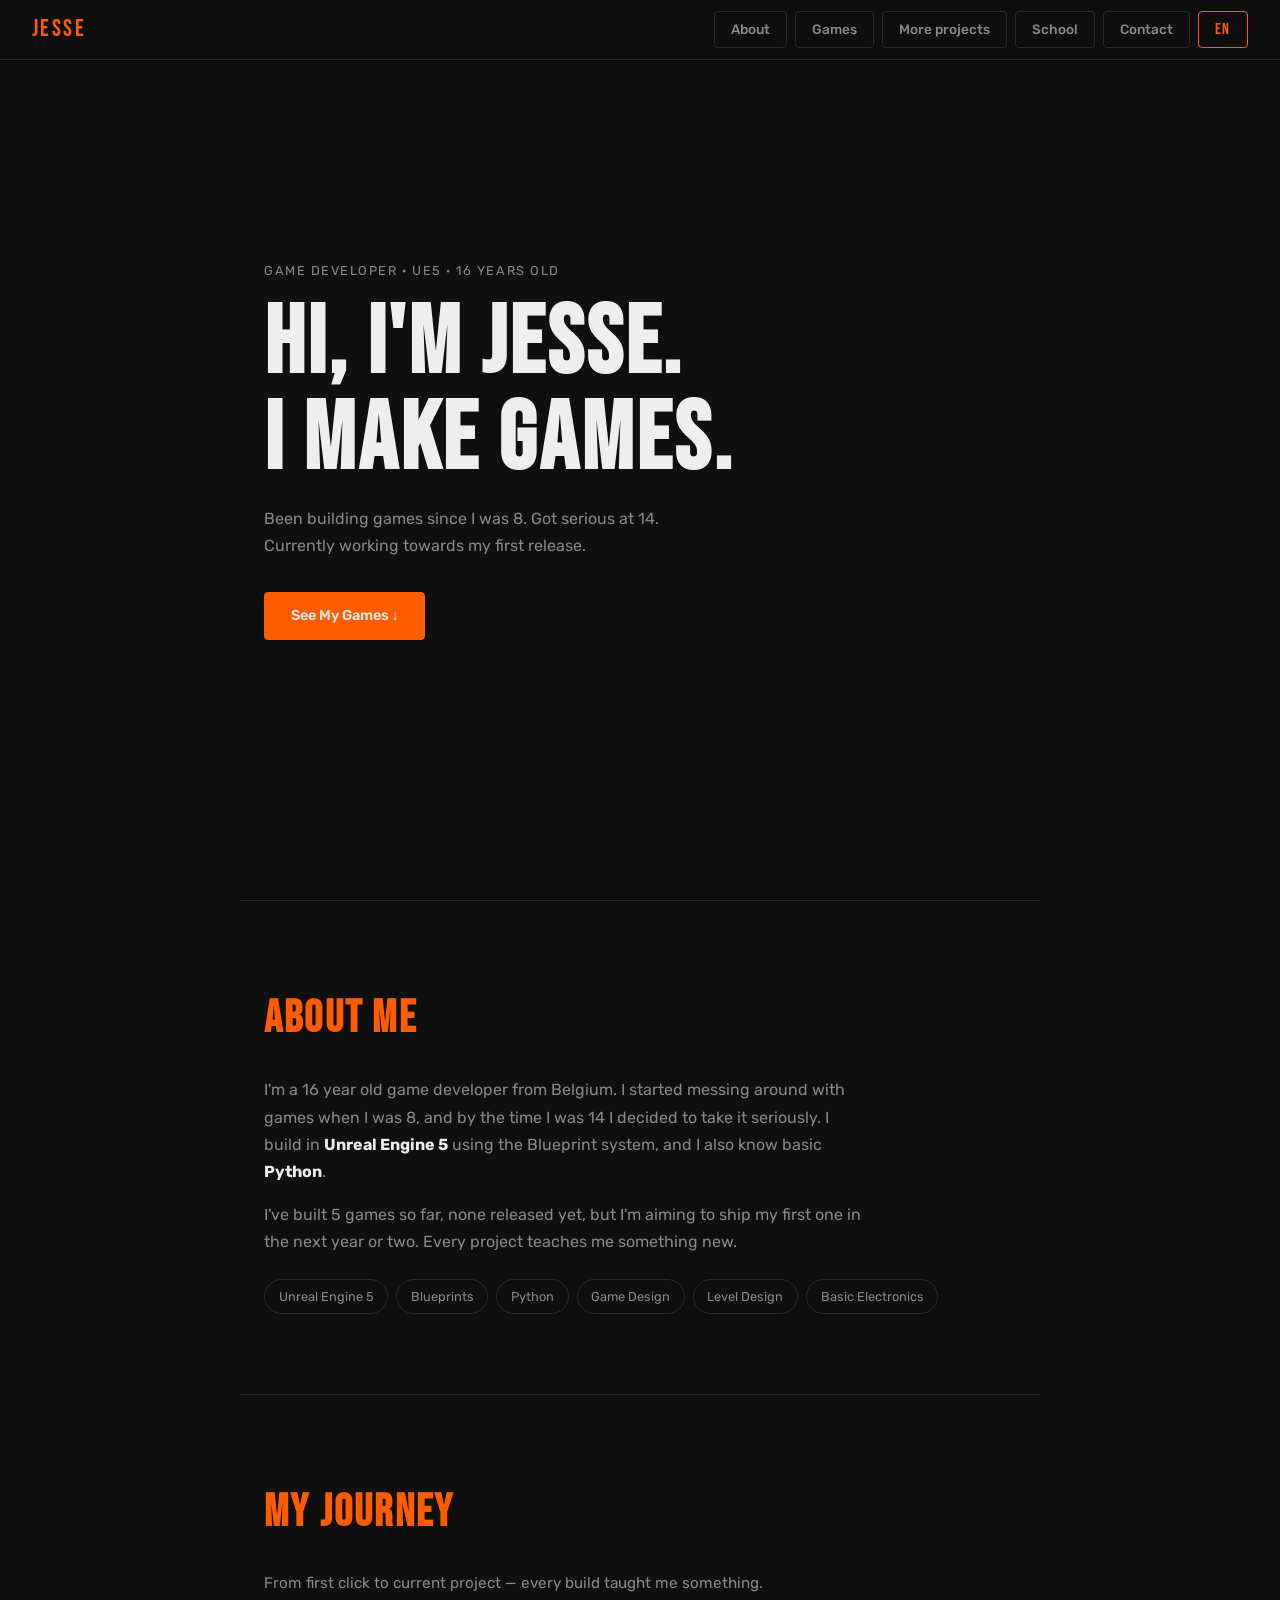
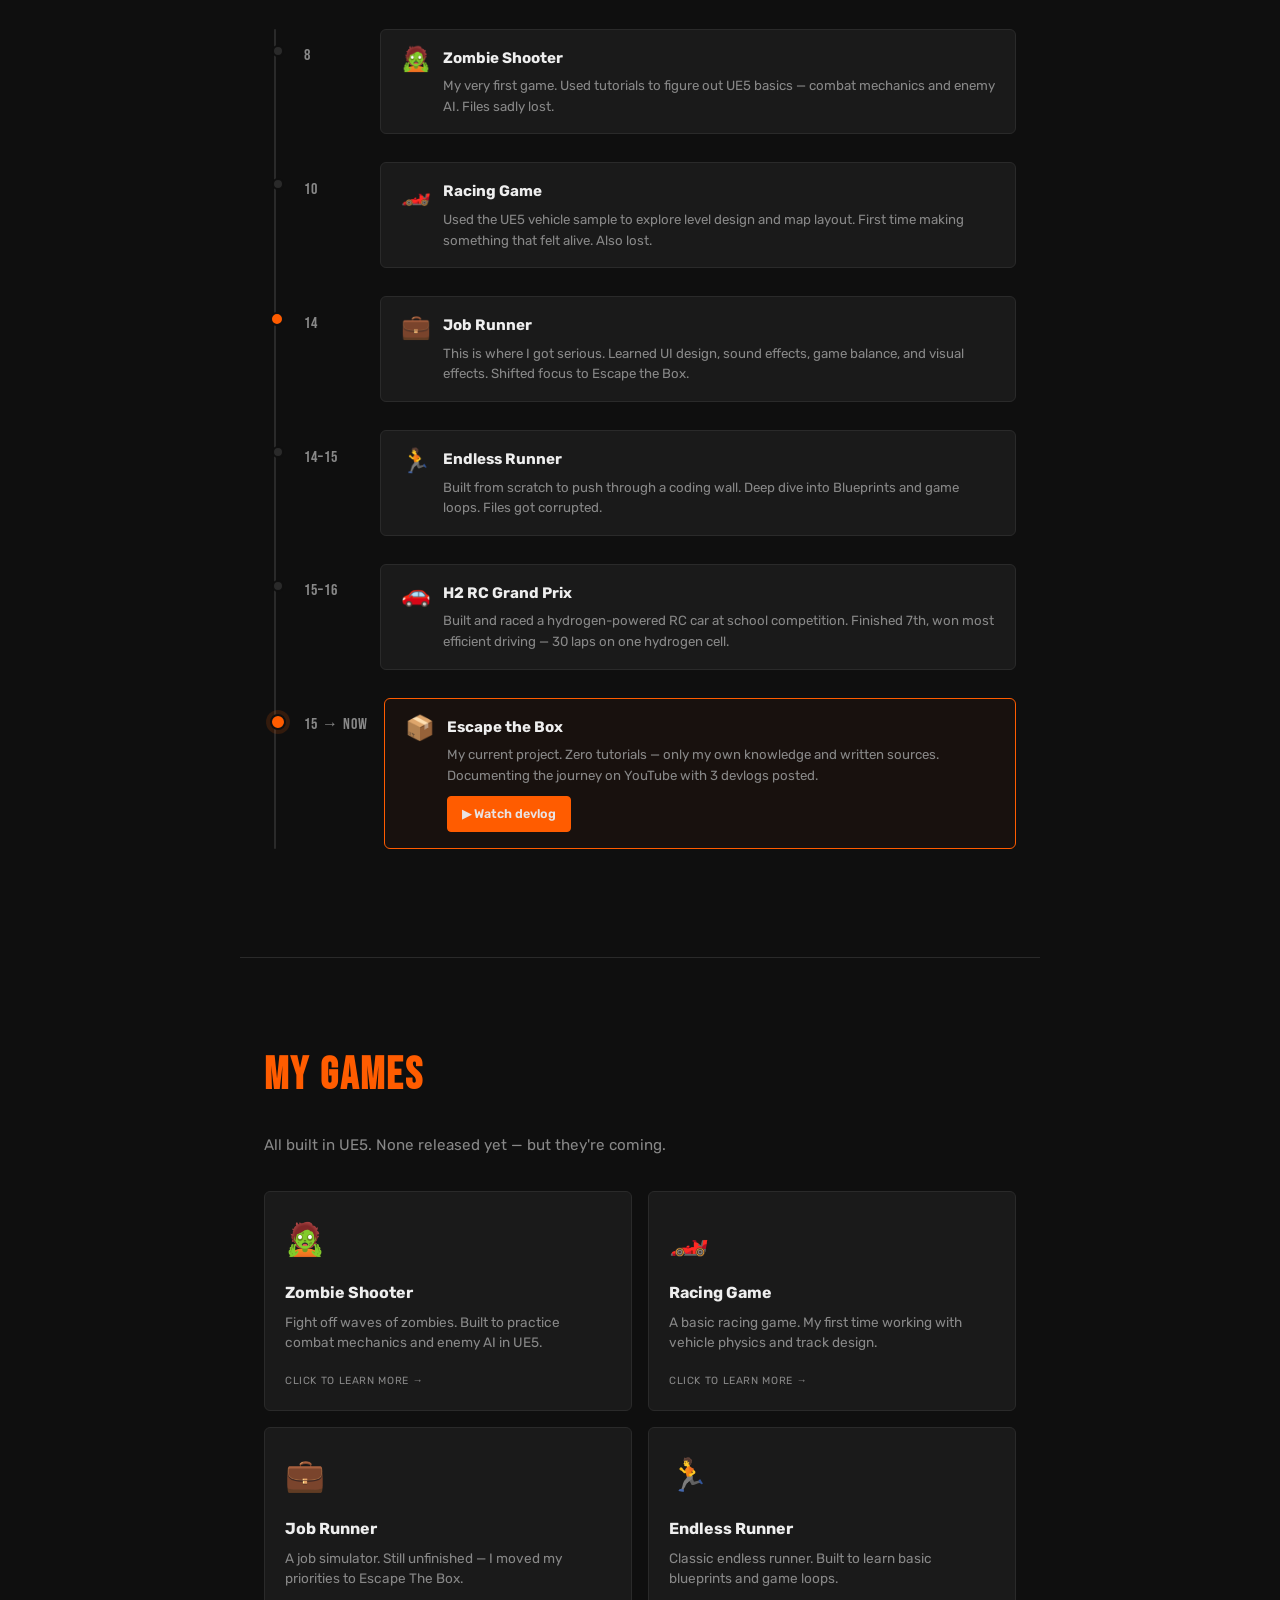
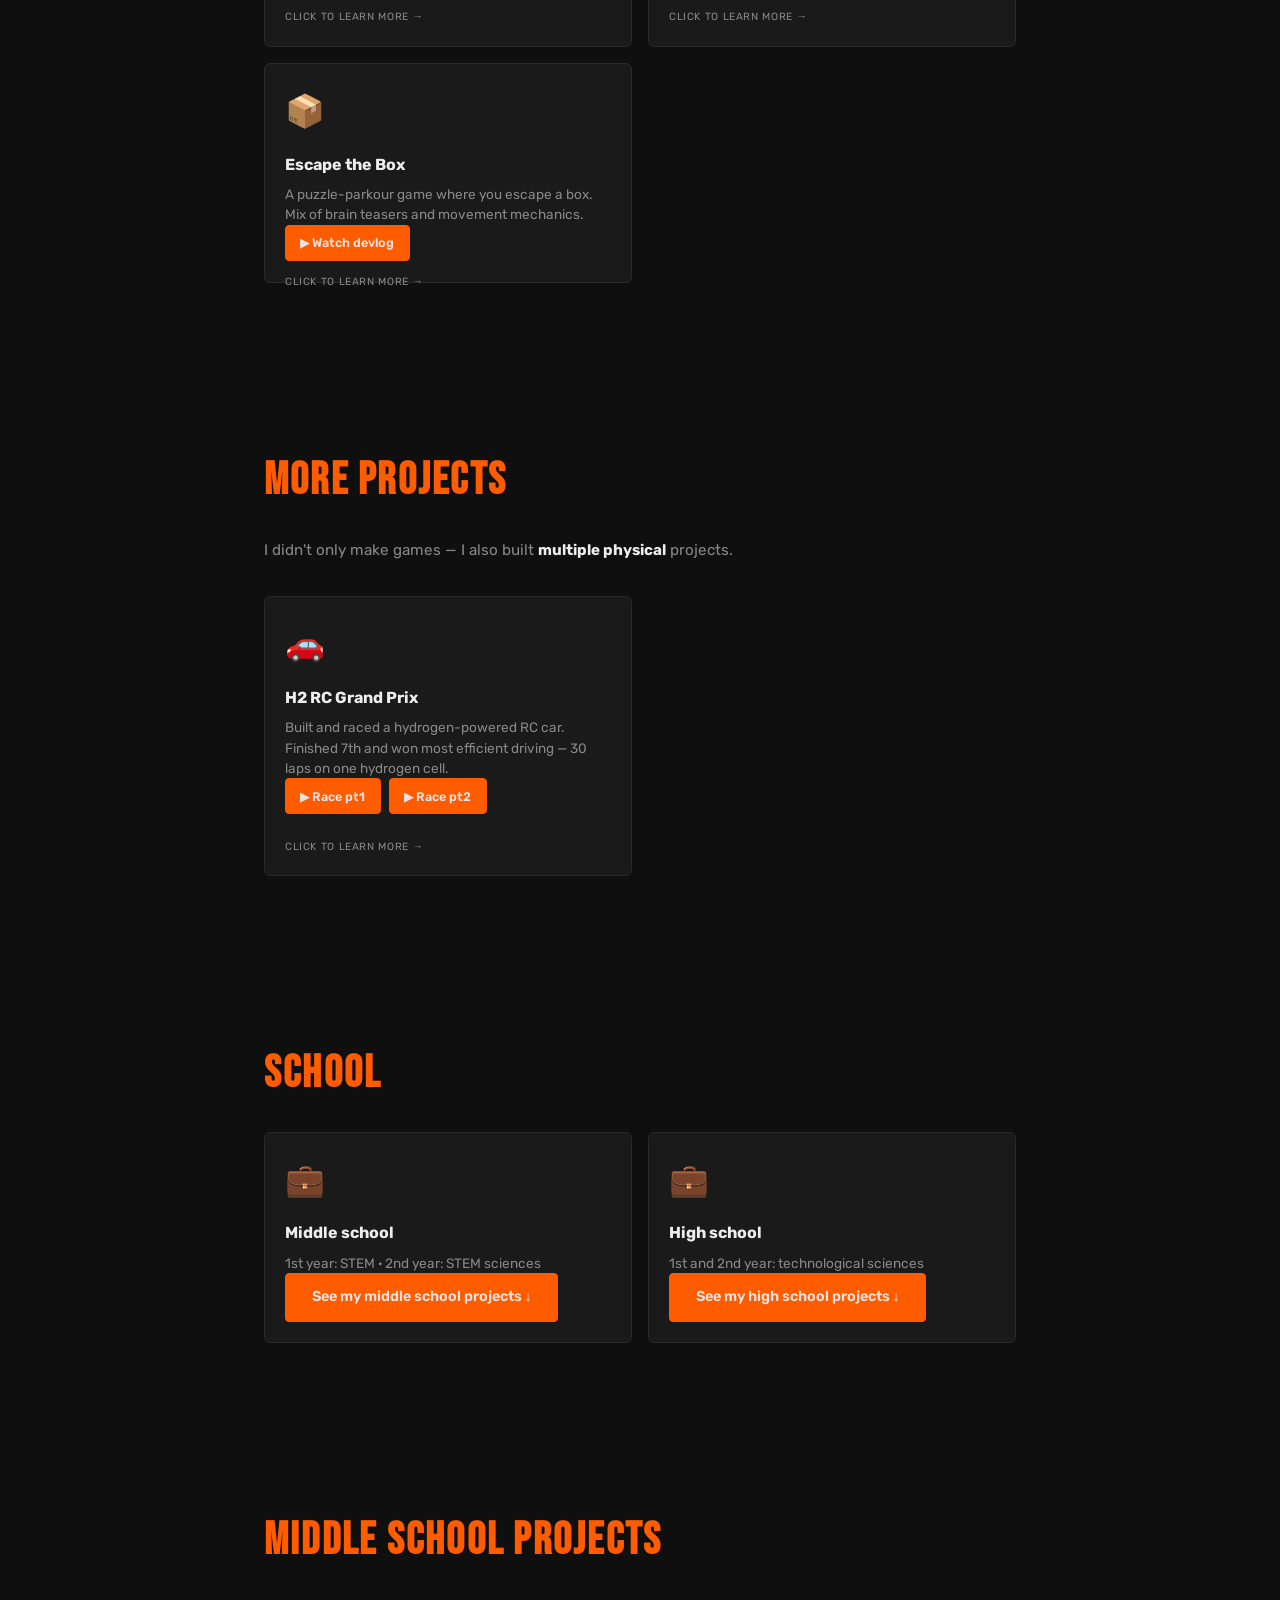
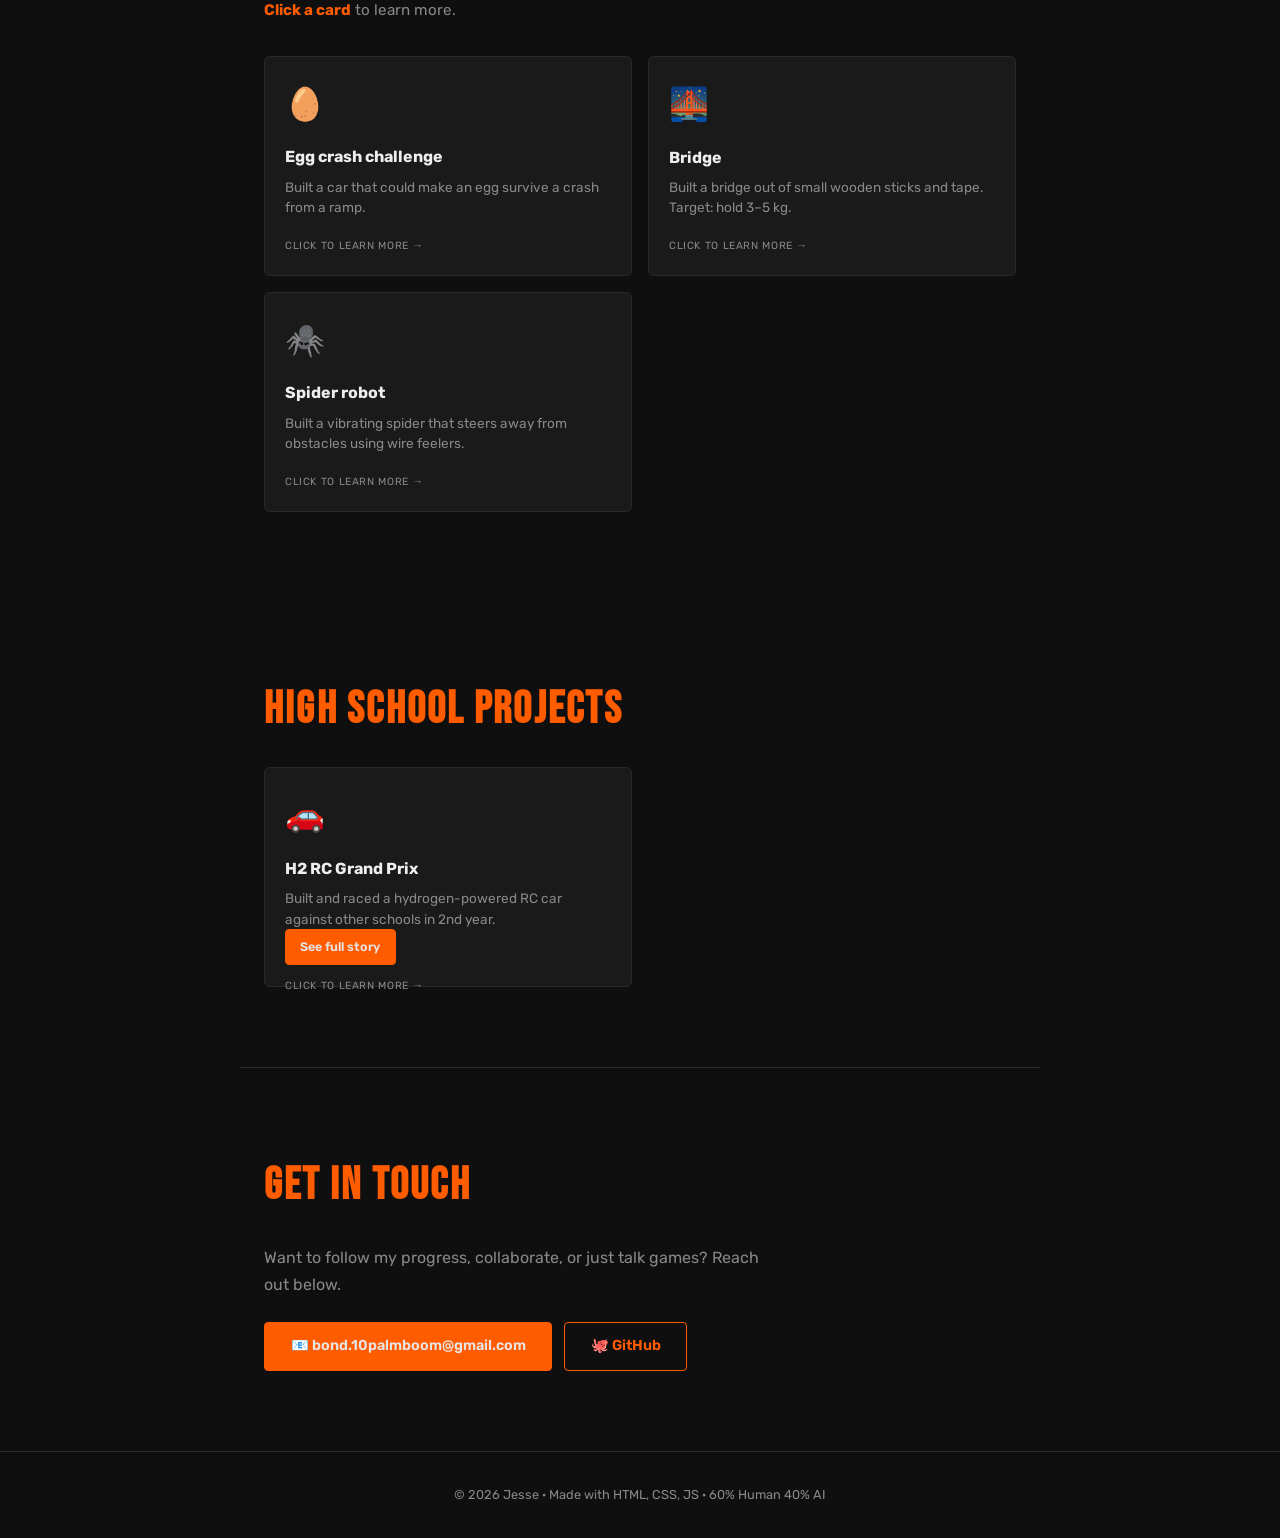
==== commit bfd6e6bc: "Add files via upload" ====
--- a/index.html
+++ b/index.html
@@ -14,35 +14,40 @@
   <nav>
     <div class="logo">JESSE</div>
     <div class="nav-links">
-      <a href="#about">About</a>
-      <a href="#games">Games</a>
-      <a href="#more">More projects</a>
-      <a href="#school">school</a>
-      <a href="#contact">Contact</a>
+      <a href="#about"  data-i18n="nav_about">About</a>
+      <a href="#games"  data-i18n="nav_games">Games</a>
+      <a href="#more"   data-i18n="nav_more">More projects</a>
+      <a href="#school" data-i18n="nav_school">School</a>
+      <a href="#contact" data-i18n="nav_contact">Contact</a>
+
+      <!-- Language switcher -->
+      <button class="lang-btn" id="lang-toggle" aria-label="Switch language">
+        <span class="lang-label">EN</span>
+      </button>
     </div>
   </nav>
 
   <!-- ========== HERO ========== -->
   <section id="hero">
-    <p class="hero-label">Game Developer · UE5 · 16 years old</p>
-    <h1>Hi, I'm Jesse.<br/>I make games.</h1>
-    <p class="hero-sub">
+    <p class="hero-label" data-i18n="hero_label">Game Developer · UE5 · 16 years old</p>
+    <h1 data-i18n="hero_h1">Hi, I'm Jesse.<br/>I make games.</h1>
+    <p class="hero-sub" data-i18n="hero_sub">
       Been building games since I was 8. Got serious at 14.<br/>
       Currently working towards my first release.
     </p>
-    <a href="#games" class="btn">See My Games ↓</a>
+    <a href="#games" class="btn" data-i18n="hero_cta">See My Games ↓</a>
   </section>
 
   <!-- ========== ABOUT ========== -->
   <section id="about">
-    <h2>About Me</h2>
-    <p>
+    <h2 data-i18n="about_title">About Me</h2>
+    <p data-i18n="about_p1">
       I'm a 16 year old game developer from Belgium. I started messing around with
       games when I was 8, and by the time I was 14 I decided to take it seriously.
       I build in <strong>Unreal Engine 5</strong> using the Blueprint system,
       and I also know basic <strong>Python</strong>.
     </p>
-    <p>
+    <p data-i18n="about_p2">
       I've built 5 games so far, none released yet, but I'm aiming to ship my
       first one in the next year or two. Every project teaches me something new.
     </p>
@@ -57,10 +62,93 @@
     </div>
   </section>
 
+  <!-- ========== TIMELINE ========== -->
+  <section id="timeline">
+    <h2 data-i18n="timeline_title">My Journey</h2>
+    <p class="section-sub" data-i18n="timeline_sub">From first click to current project — every build taught me something.</p>
+
+    <div class="timeline">
+
+      <div class="tl-item">
+        <div class="tl-dot"></div>
+        <div class="tl-age">8</div>
+        <div class="tl-card">
+          <div class="tl-icon">🧟</div>
+          <div class="tl-body">
+            <h3 data-i18n="tl1_title">Zombie Shooter</h3>
+            <p data-i18n="tl1_desc">My very first game. Used tutorials to figure out UE5 basics — combat mechanics and enemy AI. Files sadly lost.</p>
+          </div>
+        </div>
+      </div>
+
+      <div class="tl-item">
+        <div class="tl-dot"></div>
+        <div class="tl-age">10</div>
+        <div class="tl-card">
+          <div class="tl-icon">🏎️</div>
+          <div class="tl-body">
+            <h3 data-i18n="tl2_title">Racing Game</h3>
+            <p data-i18n="tl2_desc">Used the UE5 vehicle sample to explore level design and map layout. First time making something that felt alive. Also lost.</p>
+          </div>
+        </div>
+      </div>
+
+      <div class="tl-item tl-milestone">
+        <div class="tl-dot"></div>
+        <div class="tl-age">14</div>
+        <div class="tl-card">
+          <div class="tl-icon">💼</div>
+          <div class="tl-body">
+            <h3 data-i18n="tl3_title">Job Runner <span class="tl-badge" data-i18n="tl_milestone">Turning point</span></h3>
+            <p data-i18n="tl3_desc">This is where I got serious. Learned UI design, sound effects, game balance, and visual effects. Shifted focus to Escape the Box.</p>
+          </div>
+        </div>
+      </div>
+
+      <div class="tl-item">
+        <div class="tl-dot"></div>
+        <div class="tl-age">14–15</div>
+        <div class="tl-card">
+          <div class="tl-icon">🏃</div>
+          <div class="tl-body">
+            <h3 data-i18n="tl4_title">Endless Runner</h3>
+            <p data-i18n="tl4_desc">Built from scratch to push through a coding wall. Deep dive into Blueprints and game loops. Files got corrupted.</p>
+          </div>
+        </div>
+      </div>
+
+      <div class="tl-item">
+        <div class="tl-dot"></div>
+        <div class="tl-age">15–16</div>
+        <div class="tl-card">
+          <div class="tl-icon">🚗</div>
+          <div class="tl-body">
+            <h3 data-i18n="tl5_title">H2 RC Grand Prix</h3>
+            <p data-i18n="tl5_desc">Built and raced a hydrogen-powered RC car at school competition. Finished 7th, won most efficient driving — 30 laps on one hydrogen cell.</p>
+          </div>
+        </div>
+      </div>
+
+      <div class="tl-item tl-active">
+        <div class="tl-dot"></div>
+        <div class="tl-age" data-i18n="tl_now">15-now</div>
+        <div class="tl-card">
+          <div class="tl-icon">📦</div>
+          <div class="tl-body">
+            <h3 data-i18n="tl6_title">Escape the Box <span class="wip" data-i18n="tl_wip">In Progress</span></h3>
+            <p data-i18n="tl6_desc">My current project. Zero tutorials — only my own knowledge and written sources. Documenting the journey on YouTube with 3 devlogs posted.</p>
+            <a href="devlog.html" class="btn small" style="margin-top:0.6rem" data-i18n="tl6_cta">▶ Watch devlog</a>
+          </div>
+        </div>
+      </div>
+
+    </div>
+  </section>
+
   <!-- ========== GAMES ========== -->
   <section id="games">
-    <h2>My Games</h2>
-    <p class="section-sub">All built in UE5. None released yet — but they're coming. <strong style="color:var(--accent)">Click a card</strong> to learn more.</p>
+    <h2 data-i18n="games_title">My Games</h2>
+    <p class="section-sub" data-i18n="games_sub">All built in UE5. None released yet — but they're coming. <strong style="color:var(--accent)" data-i18n="click_hint">Click a card</strong> to learn more.</p>
 
     <div class="games-grid">
 
@@ -70,16 +158,16 @@
           <div class="flip-front">
             <div class="game-icon">🧟</div>
             <div class="game-body">
-              <h3>Zombie Shooter</h3>
-              <p>Fight off waves of zombies. Built to practice combat mechanics and enemy AI in UE5.</p>
-            </div>
-            <span class="flip-hint">click to learn more →</span>
-          </div>
-          <div class="flip-back">
-            <h3>🧟 Zombie Shooter</h3>
-            <p>One of my first projects, started at age 9 with the help of tutorials.</p>
-            <p>It wasn't the greatest game, but it was a fun introduction to game development and got me hooked on building things in UE5.</p>
-            <p>Sadly, I can no longer find the files.</p>
+              <h3 data-i18n="g1_title">Zombie Shooter</h3>
+              <p data-i18n="g1_short">Fight off waves of zombies. Built to practice combat mechanics and enemy AI in UE5.</p>
+            </div>
+            <span class="flip-hint" data-i18n="flip_hint">click to learn more →</span>
+          </div>
+          <div class="flip-back">
+            <h3>🧟 <span data-i18n="g1_title">Zombie Shooter</span></h3>
+            <p data-i18n="g1_long1">One of my first projects, started at age 9 with the help of tutorials.</p>
+            <p data-i18n="g1_long2">It wasn't the greatest game, but it was a fun introduction to game development and got me hooked on building things in UE5.</p>
+            <p data-i18n="g1_long3">Sadly, I can no longer find the files.</p>
           </div>
         </div>
       </div>
@@ -90,16 +178,16 @@
           <div class="flip-front">
             <div class="game-icon">🏎️</div>
             <div class="game-body">
-              <h3>Racing Game</h3>
-              <p>A basic racing game. My first time working with vehicle physics and track design.</p>
-            </div>
-            <span class="flip-hint">click to learn more →</span>
-          </div>
-          <div class="flip-back">
-            <h3>🏎️ Racing Game</h3>
-            <p>A fun project where I really leaned into level design and tried to make something feel alive. (Age 10)</p>
-            <p>I used the basic car sample in UE5 and focused heavily on the layout of the map.</p>
-            <p>Sadly, these files are also lost.</p>
+              <h3 data-i18n="g2_title">Racing Game</h3>
+              <p data-i18n="g2_short">A basic racing game. My first time working with vehicle physics and track design.</p>
+            </div>
+            <span class="flip-hint" data-i18n="flip_hint">click to learn more →</span>
+          </div>
+          <div class="flip-back">
+            <h3>🏎️ <span data-i18n="g2_title">Racing Game</span></h3>
+            <p data-i18n="g2_long1">A fun project where I really leaned into level design and tried to make something feel alive. (Age 10)</p>
+            <p data-i18n="g2_long2">I used the basic car sample in UE5 and focused heavily on the layout of the map.</p>
+            <p data-i18n="g2_long3">Sadly, these files are also lost.</p>
           </div>
         </div>
       </div>
@@ -110,16 +198,16 @@
           <div class="flip-front">
             <div class="game-icon">💼</div>
             <div class="game-body">
-              <h3>Job Runner</h3>
-              <p>A job simulator. Still unfinished — I moved my priorities to Escape The Box.</p>
-            </div>
-            <span class="flip-hint">click to learn more →</span>
-          </div>
-          <div class="flip-back">
-            <h3>💼 Job Runner</h3>
-            <p>Started around age 14. This was a serious project and a really important one for me.</p>
-            <p>I learned UI design, sound effects, game balance, visual effects, and much more.</p>
-            <p>This was definitely the project that made me take game development seriously.</p>
+              <h3 data-i18n="g3_title">Job Runner</h3>
+              <p data-i18n="g3_short">A job simulator. Still unfinished — I moved my priorities to Escape The Box.</p>
+            </div>
+            <span class="flip-hint" data-i18n="flip_hint">click to learn more →</span>
+          </div>
+          <div class="flip-back">
+            <h3>💼 <span data-i18n="g3_title">Job Runner</span></h3>
+            <p data-i18n="g3_long1">Started around age 14. This was a serious project and a really important one for me.</p>
+            <p data-i18n="g3_long2">I learned UI design, sound effects, game balance, visual effects, and much more.</p>
+            <p data-i18n="g3_long3">This was definitely the project that made me take game development seriously.</p>
           </div>
         </div>
       </div>
@@ -130,15 +218,15 @@
           <div class="flip-front">
             <div class="game-icon">🏃</div>
             <div class="game-body">
-              <h3>Endless Runner</h3>
-              <p>Classic endless runner. Built to learn basic blueprints and game loops.</p>
-            </div>
-            <span class="flip-hint">click to learn more →</span>
-          </div>
-          <div class="flip-back">
-            <h3>🏃 Endless Runner</h3>
-            <p>Started right after hitting a coding wall in my previous game. I needed to really learn how to code, so I built this from scratch. (Age 14–15)</p>
-            <p>It was a fun project, but sadly the files got corrupted and couldn't be recovered.</p>
+              <h3 data-i18n="g4_title">Endless Runner</h3>
+              <p data-i18n="g4_short">Classic endless runner. Built to learn basic blueprints and game loops.</p>
+            </div>
+            <span class="flip-hint" data-i18n="flip_hint">click to learn more →</span>
+          </div>
+          <div class="flip-back">
+            <h3>🏃 <span data-i18n="g4_title">Endless Runner</span></h3>
+            <p data-i18n="g4_long1">Started right after hitting a coding wall in my previous game. I needed to really learn how to code, so I built this from scratch. (Age 14–15)</p>
+            <p data-i18n="g4_long2">It was a fun project, but sadly the files got corrupted and couldn't be recovered.</p>
           </div>
         </div>
       </div>
@@ -149,18 +237,18 @@
           <div class="flip-front">
             <div class="game-icon">📦</div>
             <div class="game-body">
-              <h3>Escape the Box <span class="wip">In Progress</span></h3>
-              <p>A puzzle-parkour game where you escape a box. Mix of brain teasers and movement mechanics.</p>
-              <a href="devlog.html" class="btn small" onclick="event.stopPropagation()">▶ Watch progress</a>
-            </div>
-            <span class="flip-hint">click to learn more →</span>
-          </div>
-          <div class="flip-back">
-            <h3>📦 Escape the Box</h3>
-            <p>My current project, started at 15. I challenged myself to use zero tutorials — only my own knowledge and sources like Google, Reddit, and GitHub.</p>
-            <p>I also decided to document the journey, so I created a YouTube channel and have posted one devlog so far, with a second on the way.</p>
-            <p>Still actively working on this one.</p>
-            <a href="devlog.html" class="btn small" onclick="event.stopPropagation()" style="margin-top:auto">▶ Watch devlog</a>
+              <h3 data-i18n="g5_title">Escape the Box <span class="wip" data-i18n="tl_wip">In Progress</span></h3>
+              <p data-i18n="g5_short">A puzzle-parkour game where you escape a box. Mix of brain teasers and movement mechanics.</p>
+              <a href="devlog.html" class="btn small" onclick="event.stopPropagation()" data-i18n="tl6_cta">▶ Watch progress</a>
+            </div>
+            <span class="flip-hint" data-i18n="flip_hint">click to learn more →</span>
+          </div>
+          <div class="flip-back">
+            <h3>📦 <span data-i18n="g5_title_short">Escape the Box</span></h3>
+            <p data-i18n="g5_long1">My current project, started at 15. I challenged myself to use zero tutorials — only my own knowledge and sources like Google, Reddit, and GitHub.</p>
+            <p data-i18n="g5_long2">I also decided to document the journey, so I created a YouTube channel and have posted multiple devlogs so far.</p>
+            <p data-i18n="g5_long3">Still actively working on this one.</p>
+            <a href="devlog.html" class="btn small" onclick="event.stopPropagation()" style="margin-top:auto" data-i18n="tl6_cta">▶ Watch devlog</a>
           </div>
         </div>
       </div>
@@ -170,8 +258,8 @@
 
   <!-- ========== MORE PROJECTS ========== -->
   <section id="more">
-    <h2>more projects</h2>
-    <p class="section-sub">I didn't only make games — I also built <strong>multiple physical</strong> projects. <strong style="color:var(--accent)">Click a card</strong> to learn more.</p>
+    <h2 data-i18n="more_title">More projects</h2>
+    <p class="section-sub" data-i18n="more_sub">I didn't only make games — I also built <strong>multiple physical</strong> projects. <strong style="color:var(--accent)" data-i18n="click_hint">Click a card</strong> to learn more.</p>
 
     <div class="games-grid">
 
@@ -181,21 +269,21 @@
           <div class="flip-front">
             <div class="game-icon">🚗</div>
             <div class="game-body">
-              <h3>H2 RC Grand Prix</h3>
-              <p>Built and raced a hydrogen-powered RC car. Finished 7th and won most efficient driving — 30 laps on one hydrogen cell.</p>
+              <h3 data-i18n="h2_title">H2 RC Grand Prix</h3>
+              <p data-i18n="h2_short">Built and raced a hydrogen-powered RC car. Finished 7th and won most efficient driving — 30 laps on one hydrogen cell.</p>
               <div style="display:flex;gap:0.5rem;flex-wrap:wrap">
-                <a href="https://www.youtube.com/live/xzpAVZTHd-0" target="_blank" class="btn small" onclick="event.stopPropagation()">▶ Race pt1</a>
-                <a href="https://www.youtube.com/live/OE5Fio9vvCQ" target="_blank" class="btn small" onclick="event.stopPropagation()">▶ Race pt2</a>
+                <a href="https://www.youtube.com/live/xzpAVZTHd-0" target="_blank" class="btn small" onclick="event.stopPropagation()" data-i18n="race_pt1">▶ Race pt1</a>
+                <a href="https://www.youtube.com/live/OE5Fio9vvCQ" target="_blank" class="btn small" onclick="event.stopPropagation()" data-i18n="race_pt2">▶ Race pt2</a>
               </div>
             </div>
-            <span class="flip-hint">click to learn more →</span>
-          </div>
-          <div class="flip-back">
-            <h3>🚗 H2 RC Grand Prix</h3>
-            <p>We were provided with basic materials including HydroSticks and had to build a functional vehicle under strict constraints.</p>
-            <p>I took initiative across multiple areas due to limited team leadership — coordinating tasks, doing 3D and body design, and handling electronics.</p>
-            <p>One of our key innovations was a custom shock absorption system to protect the CPU during rear impacts.</p>
-            <p>I developed practical skills in mechanics, leadership, task planning, and team coordination.</p>
+            <span class="flip-hint" data-i18n="flip_hint">click to learn more →</span>
+          </div>
+          <div class="flip-back">
+            <h3>🚗 <span data-i18n="h2_title">H2 RC Grand Prix</span></h3>
+            <p data-i18n="h2_long1">We were provided with basic materials including HydroSticks and had to build a functional vehicle under strict constraints.</p>
+            <p data-i18n="h2_long2">I took initiative across multiple areas due to limited team leadership — coordinating tasks, doing 3D and body design, and handling electronics.</p>
+            <p data-i18n="h2_long3">One of our key innovations was a custom shock absorption system to protect the CPU during rear impacts.</p>
+            <p data-i18n="h2_long4">I developed practical skills in mechanics, leadership, task planning, and team coordination.</p>
           </div>
         </div>
       </div>
@@ -205,23 +293,23 @@
 
   <!-- ========== SCHOOL ========== -->
   <section id="school">
-    <h2>School</h2>
+    <h2 data-i18n="school_title">School</h2>
 
     <div class="games-grid">
       <div class="game-card">
         <div class="game-icon">💼</div>
         <div class="game-body">
-          <h3>Middle school</h3>
-          <p>1st year: STEM · 2nd year: STEM sciences</p>
-          <a href="#middle-school" class="btn">See my middle school projects ↓</a>
+          <h3 data-i18n="ms_title">Middle school</h3>
+          <p data-i18n="ms_years">1st year: STEM · 2nd year: STEM sciences</p>
+          <a href="#middle-school" class="btn" data-i18n="ms_cta">See my middle school projects ↓</a>
         </div>
       </div>
       <div class="game-card">
         <div class="game-icon">💼</div>
         <div class="game-body">
-          <h3>High school</h3>
-          <p>1st and 2nd year: technological sciences</p>
-          <a href="#high-school" class="btn">See my high school projects ↓</a>
+          <h3 data-i18n="hs_title">High school</h3>
+          <p data-i18n="hs_years">1st and 2nd year: technological sciences</p>
+          <a href="#high-school" class="btn" data-i18n="hs_cta">See my high school projects ↓</a>
         </div>
       </div>
     </div>
@@ -229,8 +317,8 @@
 
   <!-- ========== MIDDLE SCHOOL PROJECTS ========== -->
   <section id="middle-school">
-    <h2>Middle school projects</h2>
-    <p class="section-sub"><strong style="color:var(--accent)">Click a card</strong> to learn more.</p>
+    <h2 data-i18n="ms_proj_title">Middle school projects</h2>
+    <p class="section-sub"><strong style="color:var(--accent)" data-i18n="click_hint">Click a card</strong> to learn more.</p>
 
     <div class="games-grid">
 
@@ -240,15 +328,15 @@
           <div class="flip-front">
             <div class="game-icon">🥚</div>
             <div class="game-body">
-              <h3>Egg crash challenge</h3>
-              <p>Built a car that could make an egg survive a crash from a ramp.</p>
-            </div>
-            <span class="flip-hint">click to learn more →</span>
-          </div>
-          <div class="flip-back">
-            <h3>🥚 Egg crash challenge</h3>
-            <p>We had to build a small wooden car entirely from our own imagination.</p>
-            <p>I surrounded the car with sponges to absorb impact, and designed a cushioned compartment for the egg connected only by rubber bands — so it could move forward and backward and wouldn't stop abruptly.</p>
+              <h3 data-i18n="egg_title">Egg crash challenge</h3>
+              <p data-i18n="egg_short">Built a car that could make an egg survive a crash from a ramp.</p>
+            </div>
+            <span class="flip-hint" data-i18n="flip_hint">click to learn more →</span>
+          </div>
+          <div class="flip-back">
+            <h3>🥚 <span data-i18n="egg_title">Egg crash challenge</span></h3>
+            <p data-i18n="egg_long1">We had to build a small wooden car entirely from our own imagination.</p>
+            <p data-i18n="egg_long2">I surrounded the car with sponges to absorb impact, and designed a cushioned compartment for the egg connected only by rubber bands — so it could move forward and backward and wouldn't stop abruptly.</p>
           </div>
         </div>
       </div>
@@ -259,16 +347,16 @@
           <div class="flip-front">
             <div class="game-icon">🌉</div>
             <div class="game-body">
-              <h3>Bridge</h3>
-              <p>Built a bridge out of small wooden sticks and tape. Target: hold 3–5 kg.</p>
-            </div>
-            <span class="flip-hint">click to learn more →</span>
-          </div>
-          <div class="flip-back">
-            <h3>🌉 Bridge</h3>
-            <p>Built in a group of 3 with only 4 hours of work time per week over 2 weeks.</p>
-            <p>We researched different bridge designs, then went with an interlocked stick design reinforced with tape.</p>
-            <p>On test day our bridge was dropped on the way to the test — it still held 3.5 kg and we scored around 60%.</p>
+              <h3 data-i18n="bridge_title">Bridge</h3>
+              <p data-i18n="bridge_short">Built a bridge out of small wooden sticks and tape. Target: hold 3–5 kg.</p>
+            </div>
+            <span class="flip-hint" data-i18n="flip_hint">click to learn more →</span>
+          </div>
+          <div class="flip-back">
+            <h3>🌉 <span data-i18n="bridge_title">Bridge</span></h3>
+            <p data-i18n="bridge_long1">Built in a group of 3 with only 4 hours of work time per week over 2 weeks.</p>
+            <p data-i18n="bridge_long2">We researched different bridge designs, then went with an interlocked stick design reinforced with tape.</p>
+            <p data-i18n="bridge_long3">On test day our bridge was dropped on the way to the test — it still held 3.5 kg and we scored around 60%.</p>
           </div>
         </div>
       </div>
@@ -279,16 +367,16 @@
           <div class="flip-front">
             <div class="game-icon">🕷️</div>
             <div class="game-body">
-              <h3>Spider robot</h3>
-              <p>Built a vibrating spider that steers away from obstacles using wire feelers.</p>
-            </div>
-            <span class="flip-hint">click to learn more →</span>
-          </div>
-          <div class="flip-back">
-            <h3>🕷️ Spider robot</h3>
-            <p>Wire feelers acted as whiskers — when one bent on contact with an object, the spider turned in the opposite direction.</p>
-            <p>Components: a battery, a small vibration motor, wires, and button-style switches with long handles for the whiskers.</p>
-            <p>My first real hands-on experience with basic electronics.</p>
+              <h3 data-i18n="spider_title">Spider robot</h3>
+              <p data-i18n="spider_short">Built a vibrating spider that steers away from obstacles using wire feelers.</p>
+            </div>
+            <span class="flip-hint" data-i18n="flip_hint">click to learn more →</span>
+          </div>
+          <div class="flip-back">
+            <h3>🕷️ <span data-i18n="spider_title">Spider robot</span></h3>
+            <p data-i18n="spider_long1">Wire feelers acted as whiskers — when one bent on contact with an object, the spider turned in the opposite direction.</p>
+            <p data-i18n="spider_long2">Components: a battery, a small vibration motor, wires, and button-style switches with long handles for the whiskers.</p>
+            <p data-i18n="spider_long3">My first real hands-on experience with basic electronics.</p>
           </div>
         </div>
       </div>
@@ -298,7 +386,7 @@
 
   <!-- ========== HIGH SCHOOL PROJECTS ========== -->
   <section id="high-school">
-    <h2>High school projects</h2>
+    <h2 data-i18n="hs_proj_title">High school projects</h2>
 
     <div class="games-grid">
       <div class="flip-card">
@@ -306,17 +394,17 @@
           <div class="flip-front">
             <div class="game-icon">🚗</div>
             <div class="game-body">
-              <h3>Hydro RC car</h3>
-              <p>Built and raced a hydrogen-powered RC car against other schools in 2nd year.</p>
-              <a href="#more" class="btn small" onclick="event.stopPropagation()">See full story</a>
-            </div>
-            <span class="flip-hint">click to learn more →</span>
-          </div>
-          <div class="flip-back">
-            <h3>🚗 Hydro RC car</h3>
-            <p>In 2nd year of high school we had to build a hydrogen-powered RC car and race other schools.</p>
-            <p>We finished 7th overall and won the award for most efficient driving — 30 laps on a single hydrogen cell.</p>
-            <p>I handled 3D design, body design, electronics, and drove in the race.</p>
+              <h3 data-i18n="h2_title">Hydro RC car</h3>
+              <p data-i18n="hrc_short">Built and raced a hydrogen-powered RC car against other schools in 2nd year.</p>
+              <a href="#more" class="btn small" onclick="event.stopPropagation()" data-i18n="full_story">See full story</a>
+            </div>
+            <span class="flip-hint" data-i18n="flip_hint">click to learn more →</span>
+          </div>
+          <div class="flip-back">
+            <h3>🚗 <span data-i18n="h2_title">Hydro RC car</span></h3>
+            <p data-i18n="hrc_long1">In 2nd year of high school we had to build a hydrogen-powered RC car and race other schools.</p>
+            <p data-i18n="hrc_long2">We finished 7th overall and won the award for most efficient driving — 30 laps on a single hydrogen cell.</p>
+            <p data-i18n="hrc_long3">I handled 3D design, body design, electronics, and drove in the race.</p>
           </div>
         </div>
       </div>
@@ -325,8 +413,8 @@
 
   <!-- ========== CONTACT ========== -->
   <section id="contact">
-    <h2>Get In Touch</h2>
-    <p>Want to follow my progress, collaborate, or just talk games? Reach out below.</p>
+    <h2 data-i18n="contact_title">Get In Touch</h2>
+    <p data-i18n="contact_p">Want to follow my progress, collaborate, or just talk games? Reach out below.</p>
     <div class="contact-links">
       <a href="mailto:bond.10palmboom@gmail.com" class="btn">📧 bond.10palmboom@gmail.com</a>
       <a href="https://github.com/Bond-Jesse" target="_blank" class="btn outline">🐙 GitHub</a>
@@ -335,7 +423,7 @@
 
   <!-- ========== FOOTER ========== -->
   <footer>
-    <p>© 2026 Jesse · Made with HTML, CSS, JS · 70% Human 30% AI</p>
+    <p>© 2026 Jesse · Made with HTML, CSS, JS · 60% Human 40% AI</p>
   </footer>
 
   <script src="function.JS"></script>
--- a/styles.css
+++ b/styles.css
@@ -475,4 +475,159 @@
 @keyframes sweepOut {
   from { left: 0%; }
   to   { left: 100%; }  /* exits off screen to the right */
-}+}
+/* =============================================
+   LANGUAGE SWITCHER BUTTON
+   ============================================= */
+.lang-btn {
+  font-family: 'Bebas Neue', sans-serif;
+  font-size: 1rem;
+  letter-spacing: 0.1em;
+  padding: 0.4rem 1rem;
+  border: 1px solid var(--accent);
+  border-radius: 4px;
+  background: transparent;
+  color: var(--accent);
+  cursor: pointer;
+  transition: 0.2s;
+  display: flex;
+  align-items: center;
+  gap: 0.3rem;
+}
+
+.lang-btn:hover {
+  background: var(--accent);
+  color: #fff;
+}
+
+/* =============================================
+   TIMELINE SECTION
+   ============================================= */
+#timeline { border-top: 1px solid var(--border); }
+
+.timeline {
+  position: relative;
+  padding-left: 2.5rem;
+}
+
+/* The vertical spine */
+.timeline::before {
+  content: '';
+  position: absolute;
+  left: 0.6rem;
+  top: 0;
+  bottom: 0;
+  width: 2px;
+  background: var(--border);
+  border-radius: 1px;
+}
+
+.tl-item {
+  position: relative;
+  display: flex;
+  align-items: flex-start;
+  gap: 1rem;
+  margin-bottom: 1.75rem;
+}
+
+/* Circle dot on the spine */
+.tl-dot {
+  position: absolute;
+  left: -2rem;
+  top: 1rem;
+  width: 12px;
+  height: 12px;
+  border-radius: 50%;
+  background: var(--border);
+  border: 2px solid var(--bg);
+  flex-shrink: 0;
+  transition: 0.2s;
+}
+
+.tl-item.tl-milestone .tl-dot {
+  background: var(--accent);
+  width: 14px;
+  height: 14px;
+  left: -2.1rem;
+}
+
+.tl-item.tl-active .tl-dot {
+  background: var(--accent);
+  width: 16px;
+  height: 16px;
+  left: -2.15rem;
+  box-shadow: 0 0 0 4px rgba(255, 92, 0, 0.15);
+}
+
+/* Age label */
+.tl-age {
+  font-family: 'Bebas Neue', sans-serif;
+  font-size: 1rem;
+  letter-spacing: 0.06em;
+  color: var(--muted);
+  min-width: 60px;
+  padding-top: 0.85rem;
+  flex-shrink: 0;
+}
+
+/* Card */
+.tl-card {
+  flex: 1;
+  background: var(--bg2);
+  border: 1px solid var(--border);
+  border-radius: 6px;
+  padding: 1rem 1.25rem;
+  display: flex;
+  gap: 0.75rem;
+  align-items: flex-start;
+  transition: 0.2s;
+}
+
+.tl-item:hover .tl-card {
+  border-color: var(--accent);
+}
+
+.tl-item.tl-active .tl-card {
+  border-color: var(--accent);
+  background: rgba(255, 92, 0, 0.04);
+}
+
+.tl-icon {
+  font-size: 1.5rem;
+  flex-shrink: 0;
+  line-height: 1;
+  padding-top: 0.1rem;
+}
+
+.tl-body h3 {
+  font-size: 0.95rem;
+  font-weight: 700;
+  margin-bottom: 0.3rem;
+  display: flex;
+  align-items: center;
+  gap: 0.5rem;
+  flex-wrap: wrap;
+}
+
+.tl-body p {
+  font-size: 0.83rem;
+  color: var(--muted);
+  line-height: 1.55;
+}
+
+.tl-badge {
+  font-size: 0.65rem;
+  font-weight: 600;
+  text-transform: uppercase;
+  letter-spacing: 0.08em;
+  background: rgba(255, 92, 0, 0.12);
+  color: var(--accent);
+  border: 1px solid var(--accent);
+  padding: 0.1rem 0.55rem;
+  border-radius: 99px;
+}
+
+@media (max-width: 600px) {
+  .tl-age { font-size: 0.82rem; min-width: 44px; }
+  .tl-card { padding: 0.75rem 1rem; }
+}
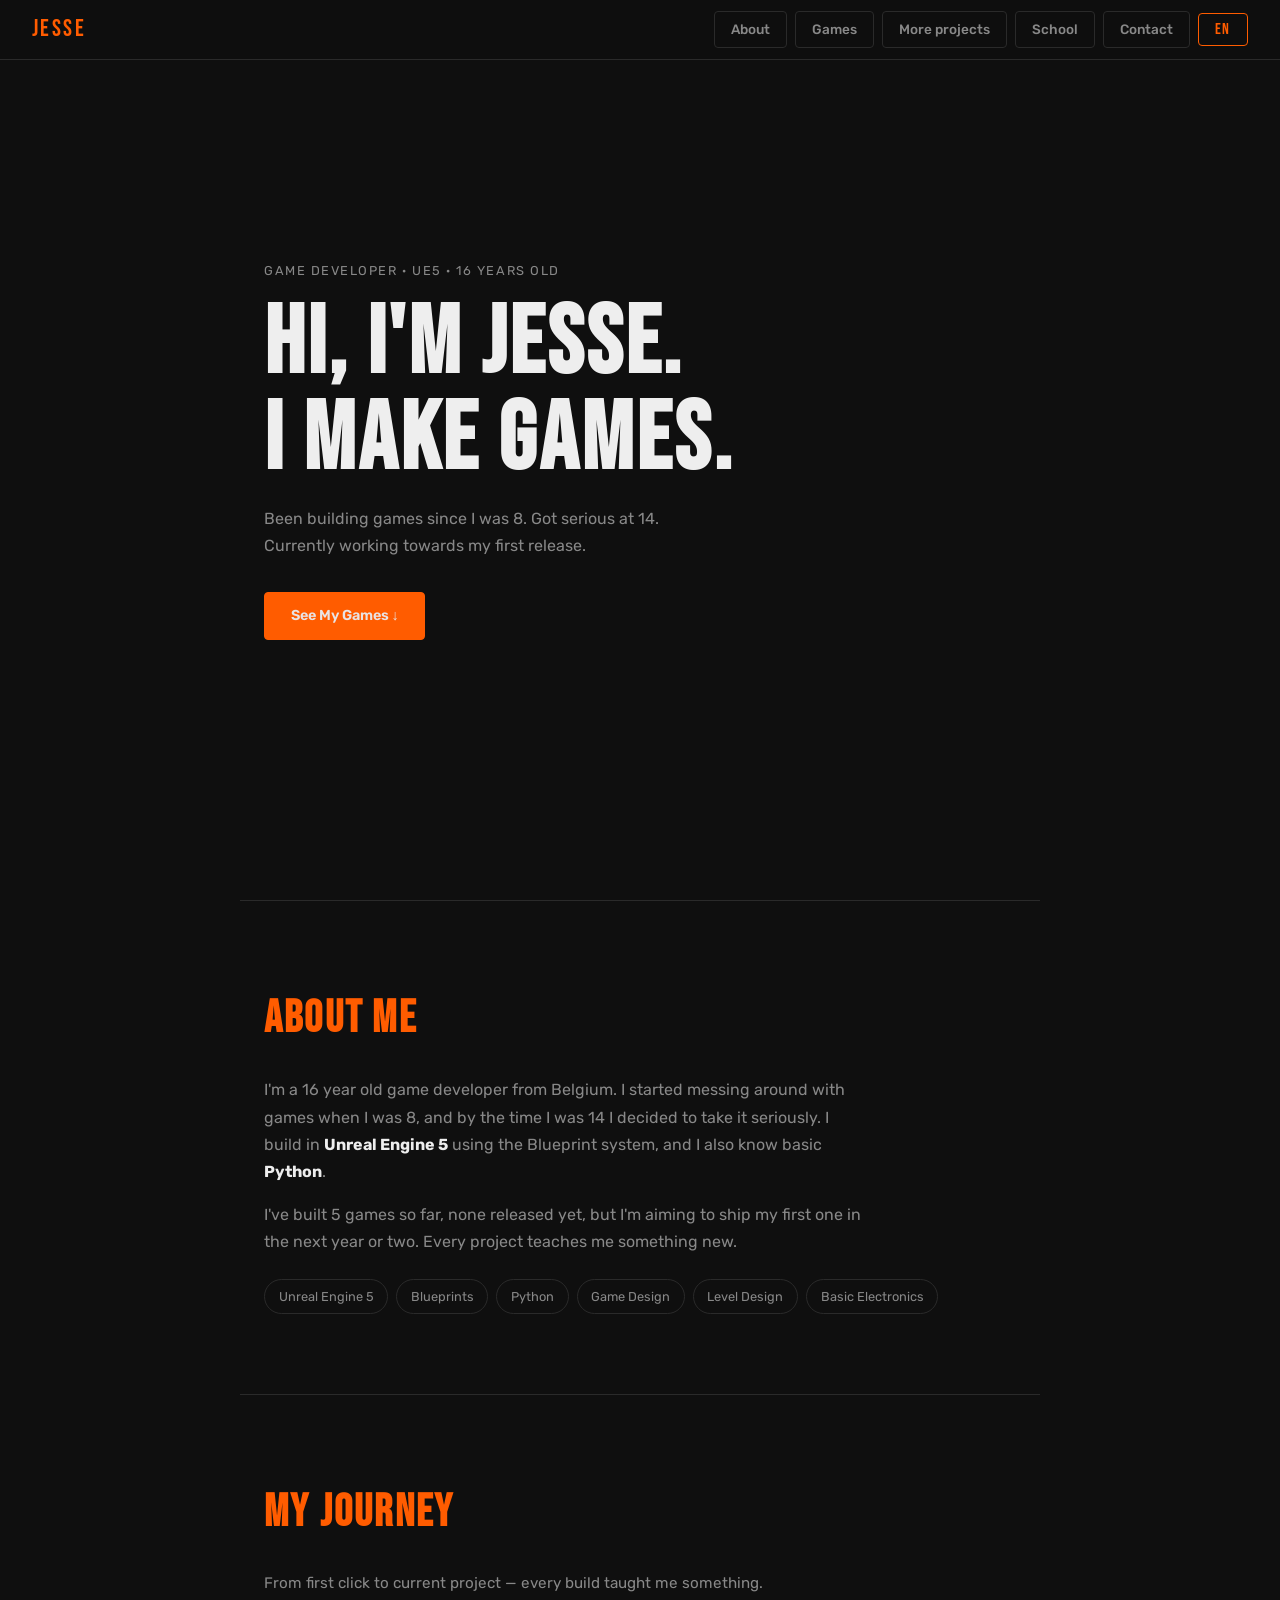
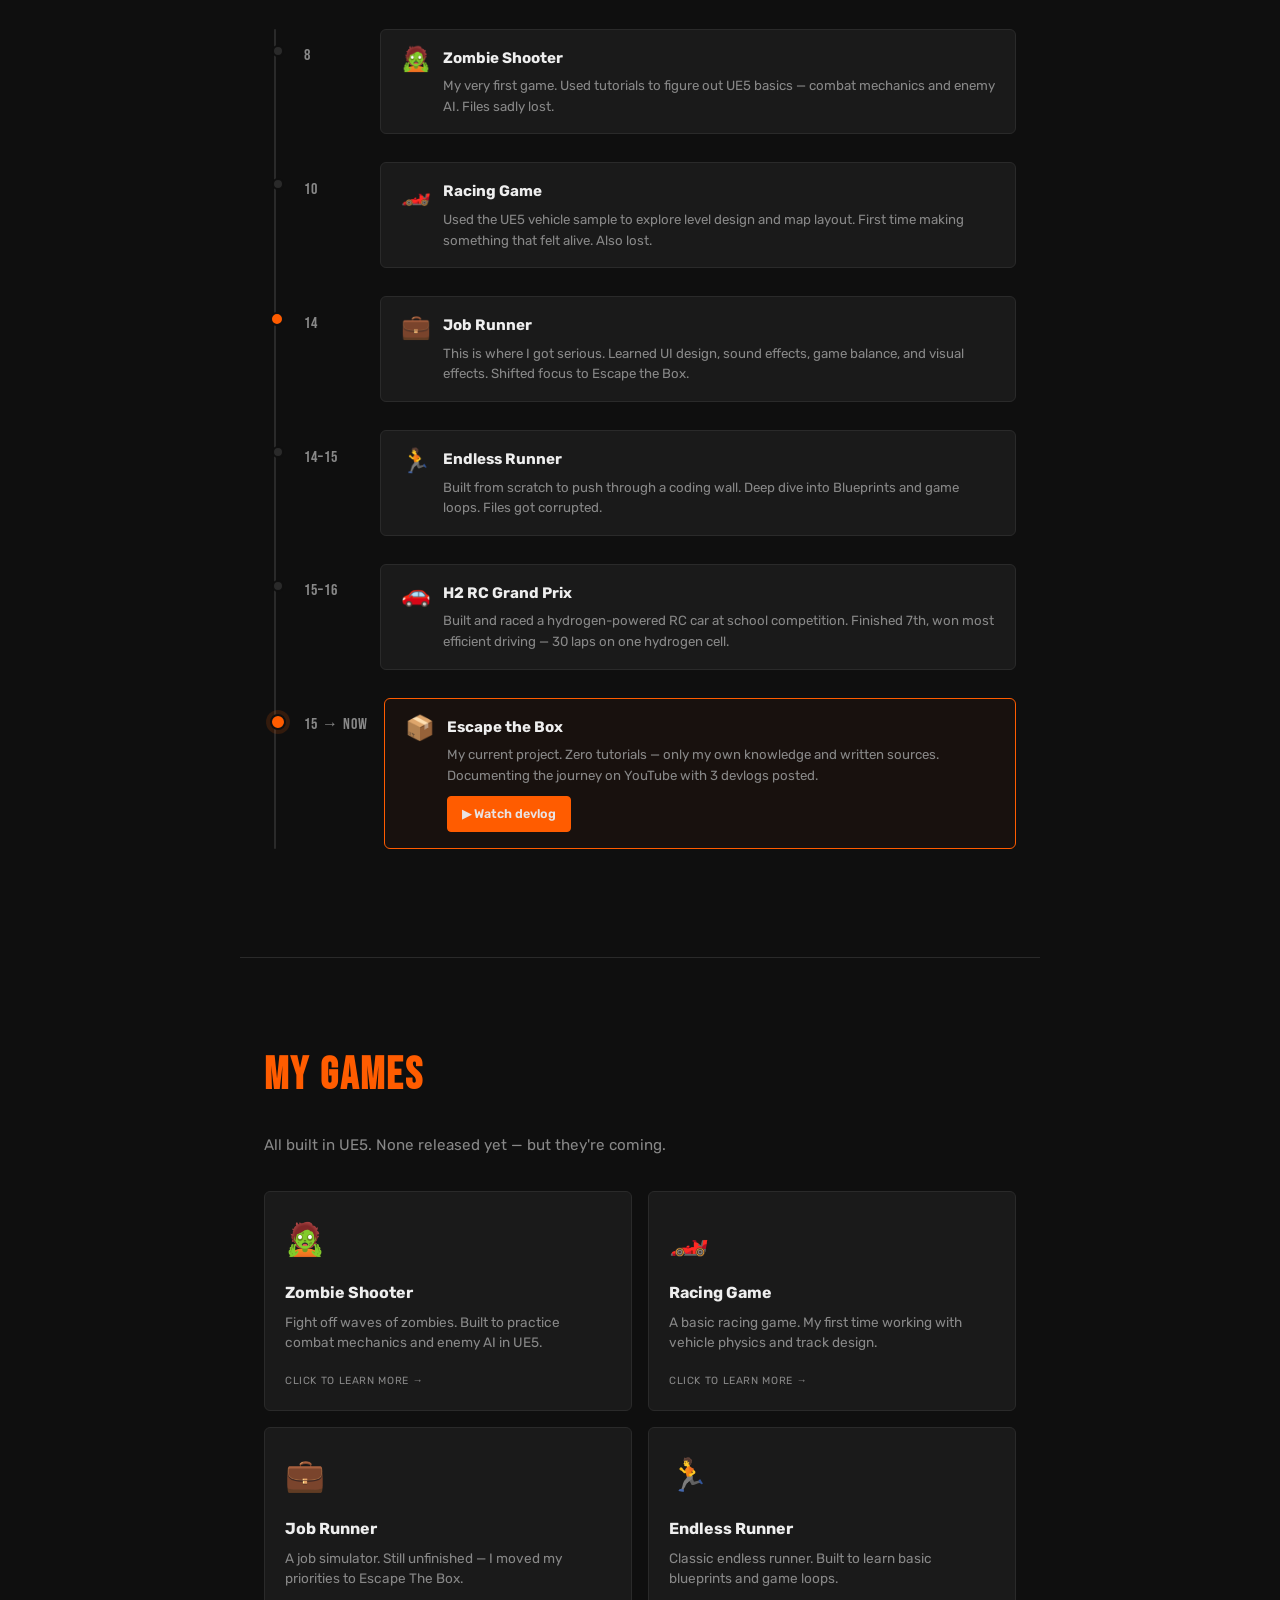
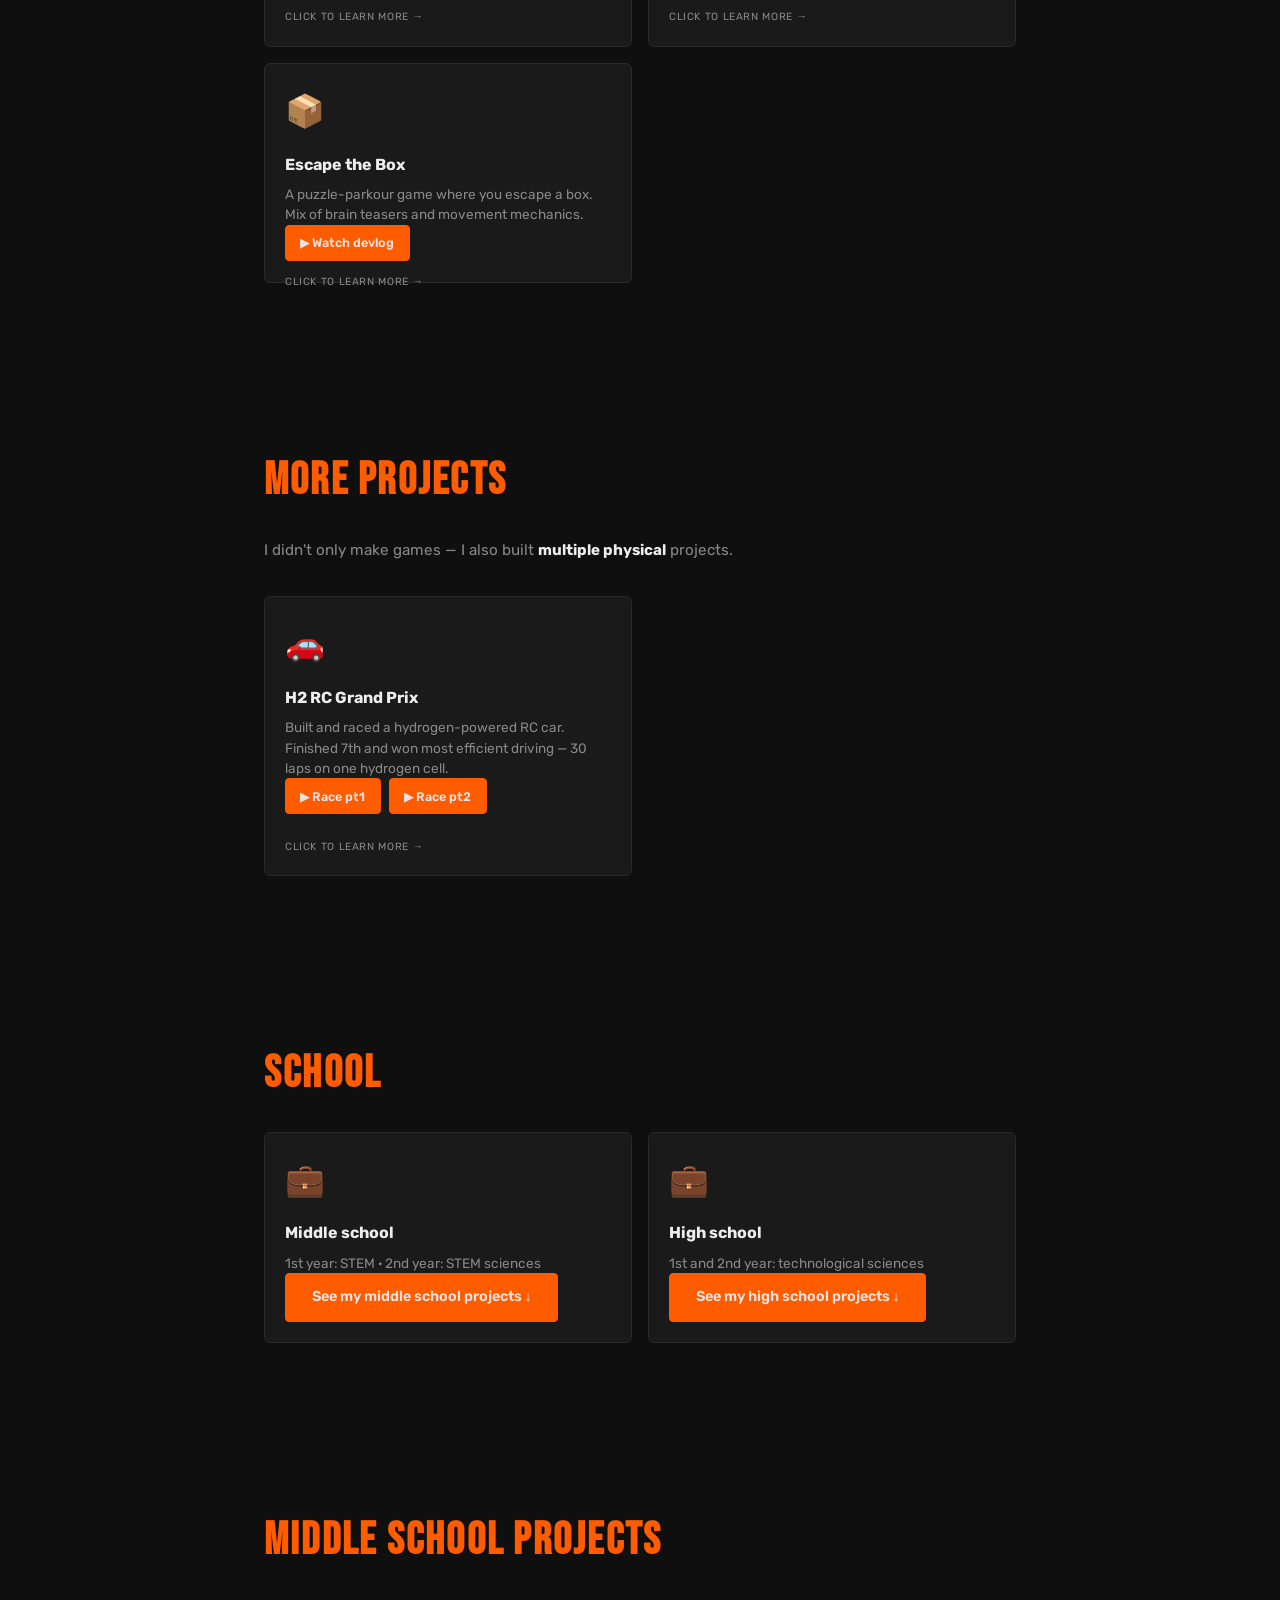
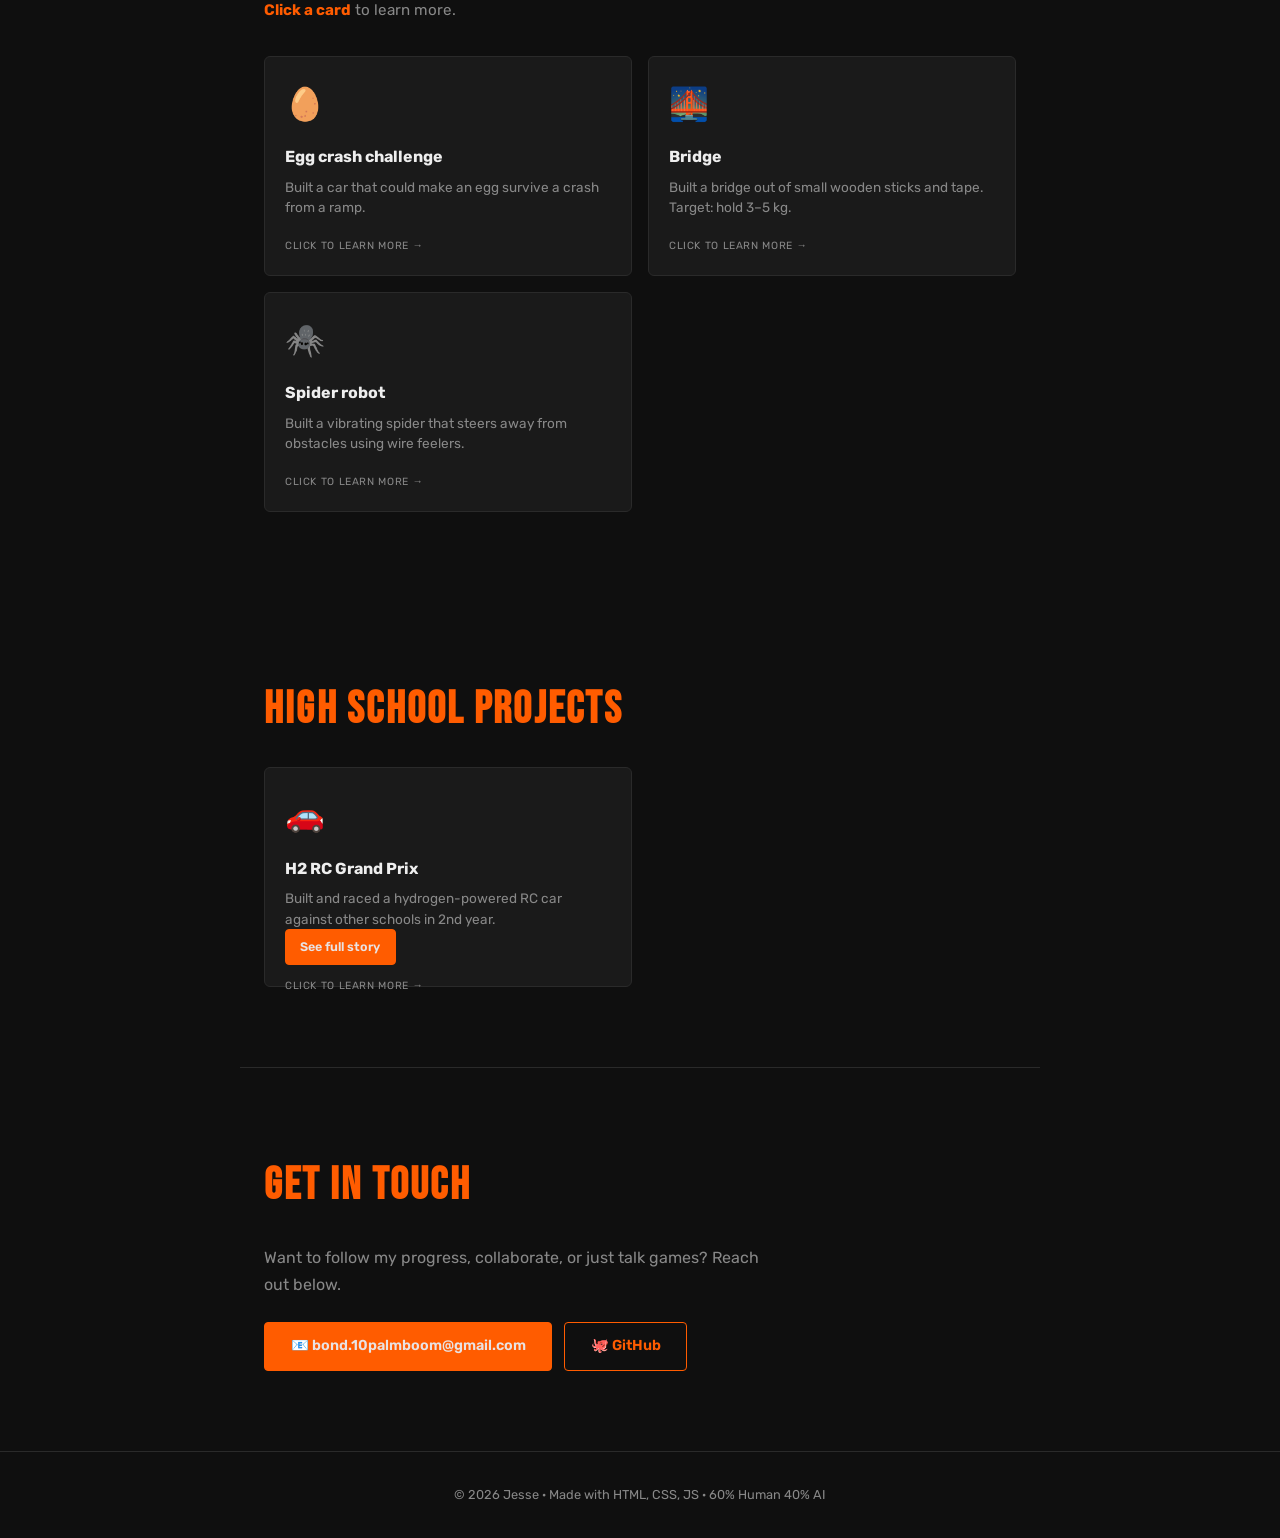
==== commit cbff8c93: "Add files via upload" ====
--- a/index.html
+++ b/index.html
@@ -13,17 +13,21 @@
   <!-- ========== NAVBAR ========== -->
   <nav>
     <div class="logo">JESSE</div>
+    <div class="nav-right" style="display:flex;align-items:center;gap:0.5rem">
+      <!-- Hamburger — JS makes it visible only on mobile -->
+      <button class="hamburger" id="hamburger" aria-label="Open menu" style="display:none">
+        <span></span><span></span><span></span>
+      </button>
+      <button class="lang-btn" id="lang-toggle" aria-label="Switch language">
+        <span class="lang-label">EN</span>
+      </button>
+    </div>
     <div class="nav-links">
       <a href="#about"  data-i18n="nav_about">About</a>
       <a href="#games"  data-i18n="nav_games">Games</a>
       <a href="#more"   data-i18n="nav_more">More projects</a>
       <a href="#school" data-i18n="nav_school">School</a>
       <a href="#contact" data-i18n="nav_contact">Contact</a>
-
-      <!-- Language switcher -->
-      <button class="lang-btn" id="lang-toggle" aria-label="Switch language">
-        <span class="lang-label">EN</span>
-      </button>
     </div>
   </nav>
 
--- a/styles.css
+++ b/styles.css
@@ -36,6 +36,24 @@
   border-bottom: 1px solid var(--border);
   backdrop-filter: blur(8px); /* frosted glass effect */
 }
+
+/* On desktop the lang button lives inside .nav-right,
+   which sits between the logo and the nav links.
+   We push the links to the right with margin-left: auto. */
+.nav-right {
+  order: 3; /* lang + hamburger always on the right */
+}
+
+.nav-links {
+  order: 2;
+  display: flex;
+  gap: 0.5rem;
+  margin-left: auto;
+  margin-right: 0.5rem;
+}
+
+/* Hamburger is always hidden on desktop */
+.hamburger { display: none !important; }
 
 .logo {
   font-family: 'Bebas Neue', sans-serif;
@@ -432,11 +450,155 @@
 }
 
 /* =============================================
-   MOBILE (screens smaller than 600px)
+   MOBILE — full responsive overhaul
    ============================================= */
 @media (max-width: 600px) {
-  .nav-links a { font-size: 0.75rem; padding: 0.35rem 0.7rem; }
-  .games-grid  { grid-template-columns: 1fr; } /* single column on mobile */
+
+  /* ---- NAVBAR ---- */
+  nav {
+    flex-wrap: wrap;
+    height: auto;
+    padding: 0.6rem 1rem;
+    gap: 0.5rem;
+    align-items: center;
+    justify-content: space-between;
+  }
+
+  /* Override the desktop hamburger:none rule */
+  .hamburger { display: flex !important; }
+
+  /* nav-right stays on the right beside the logo */
+  .nav-right { order: 2; margin-left: auto; }
+
+  /* Link list drops below logo + nav-right row */
+  .nav-links {
+    display: none;
+    flex-direction: column;
+    width: 100%;
+    gap: 0.4rem;
+    padding-bottom: 0.5rem;
+    order: 3;
+    margin-left: 0;
+    margin-right: 0;
+  }
+  .nav-links.open { display: flex; }
+
+  .nav-links a {
+    font-size: 0.85rem;
+    padding: 0.5rem 0.9rem;
+    width: 100%;
+    text-align: left;
+  }
+
+  .lang-btn {
+    font-size: 0.85rem;
+    padding: 0.35rem 0.7rem;
+  }
+
+  /* Hamburger — only exists on mobile via JS injection */
+  .hamburger {
+    display: flex;
+    flex-direction: column;
+    justify-content: center;
+    gap: 5px;
+    width: 34px;
+    height: 34px;
+    background: none;
+    border: 1px solid var(--border);
+    border-radius: 4px;
+    cursor: pointer;
+    padding: 6px;
+    flex-shrink: 0;
+  }
+  .hamburger span {
+    display: block;
+    height: 2px;
+    background: var(--text);
+    border-radius: 2px;
+    transition: 0.2s;
+  }
+
+  /* ---- HERO ---- */
+  #hero { padding-top: 100px; }
+
+  /* ---- SECTIONS ---- */
+  section { padding: 3.5rem 1rem; }
+  section h2 { font-size: 2.2rem; }
+
+  /* ---- GRID ---- */
+  .games-grid { grid-template-columns: 1fr; }
+
+  /* ---- FLIP CARDS ----
+     3D CSS flip with auto-height is unreliable on mobile.
+     Switch to a tap-to-reveal approach instead.           */
+  .flip-card {
+    height: auto !important;
+    min-height: 0;
+    perspective: none;
+  }
+
+  .flip-inner {
+    position: static;
+    transform: none !important;
+    transition: none;
+    transform-style: flat;
+  }
+
+  .flip-front,
+  .flip-back {
+    position: static;
+    transform: none;
+    backface-visibility: visible;
+    width: 100%;
+    height: auto;
+  }
+
+  .flip-back {
+    display: none;
+    border-top: 1px solid var(--accent);
+    border-radius: 0 0 6px 6px;
+    overflow-y: visible;
+  }
+
+  .flip-front { border-radius: 6px; }
+
+  .flip-card.flipped .flip-front {
+    border-radius: 6px 6px 0 0;
+    border-bottom-color: transparent;
+  }
+
+  .flip-card.flipped .flip-back { display: flex; }
+
+  /* "tap" label replaces "click" */
+  .flip-hint { visibility: hidden; position: relative; }
+  .flip-hint::after {
+    content: 'tap to learn more →';
+    visibility: visible;
+    position: absolute;
+    left: 0;
+    font-size: 0.65rem;
+    letter-spacing: 0.06em;
+    text-transform: uppercase;
+    color: var(--muted);
+  }
+
+  /* ---- TIMELINE ---- */
+  .tl-age   { min-width: 36px; font-size: 0.72rem; }
+  .tl-card  { padding: 0.7rem; gap: 0.4rem; }
+  .tl-icon  { font-size: 1.1rem; }
+
+  /* ---- CONTACT ---- */
+  .contact-links { flex-direction: column; }
+  .contact-links .btn {
+    text-align: center;
+    word-break: break-all;
+    font-size: 0.8rem;
+    padding: 0.6rem 1rem;
+  }
+
+  /* ---- DEVLOG ---- */
+  .devlog-stats   { gap: 1rem; }
+  .devlog-header  { padding-top: 90px; }
 }
 
 
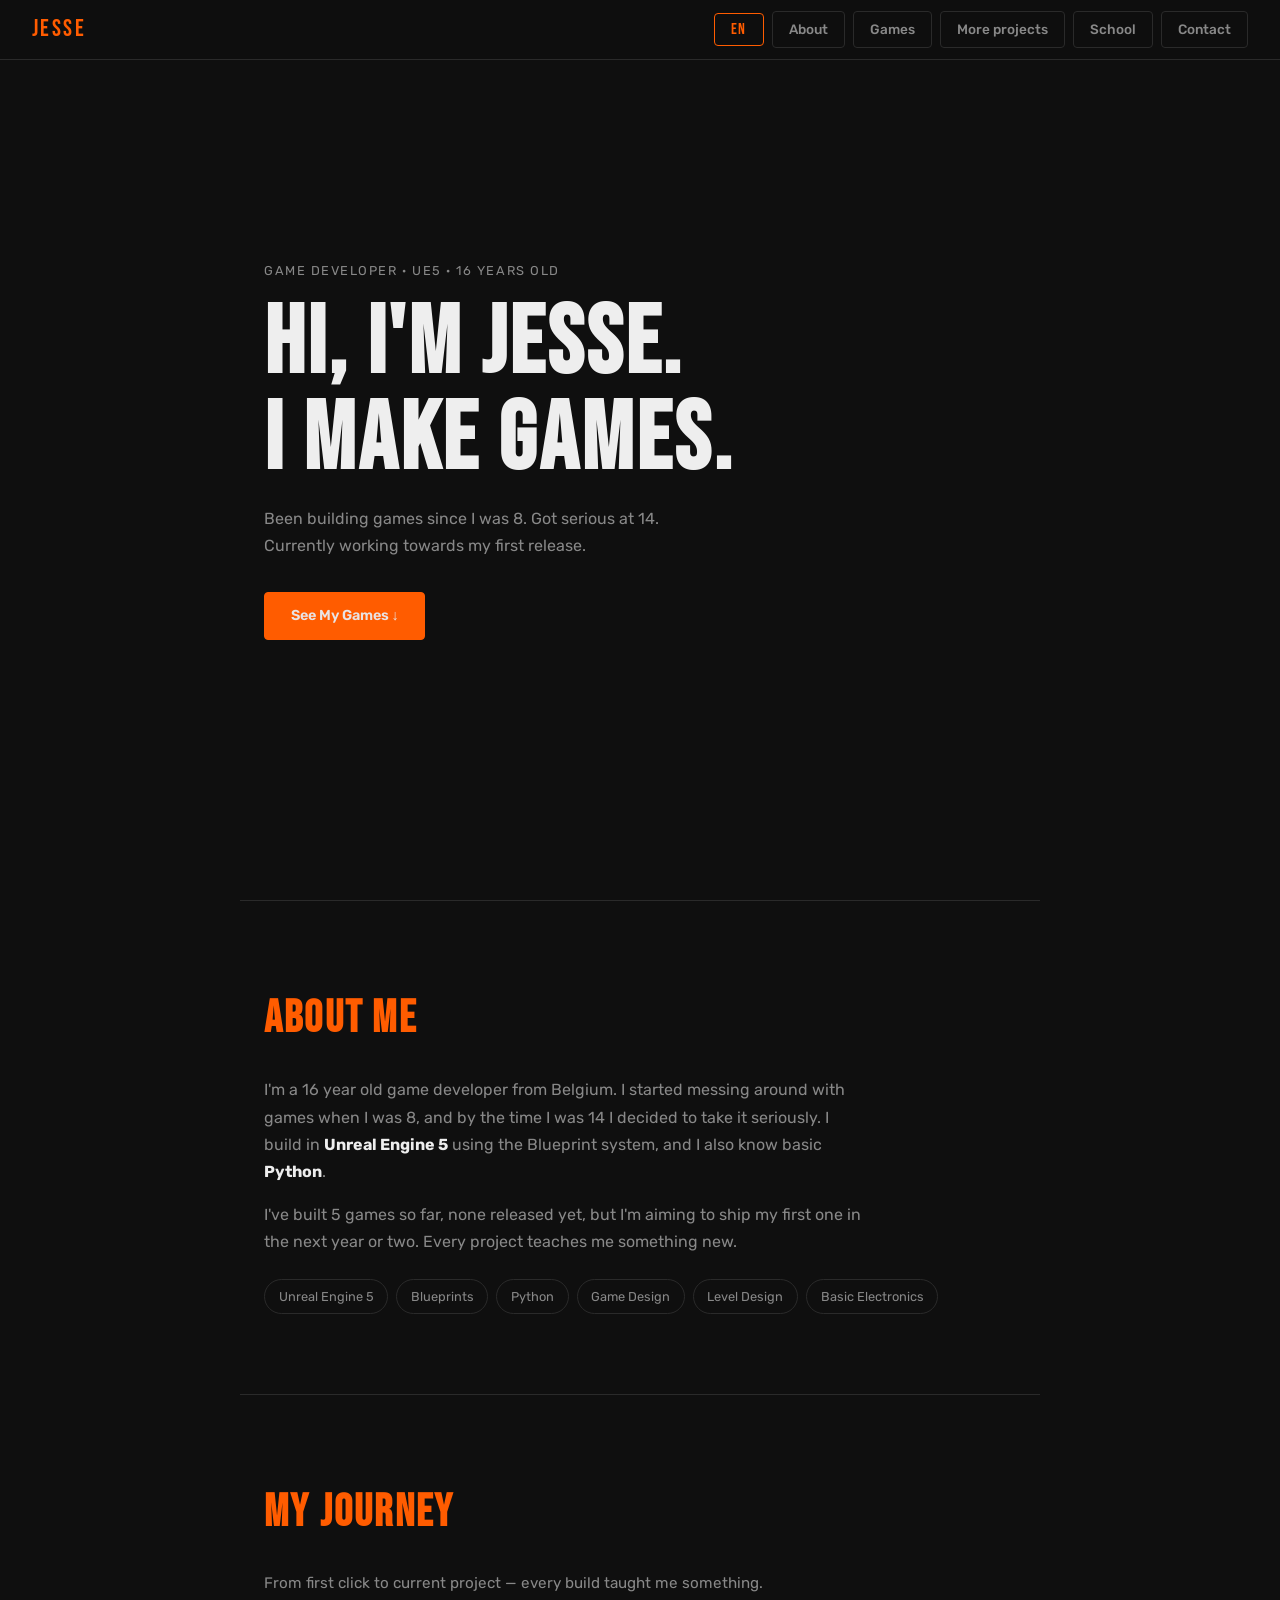
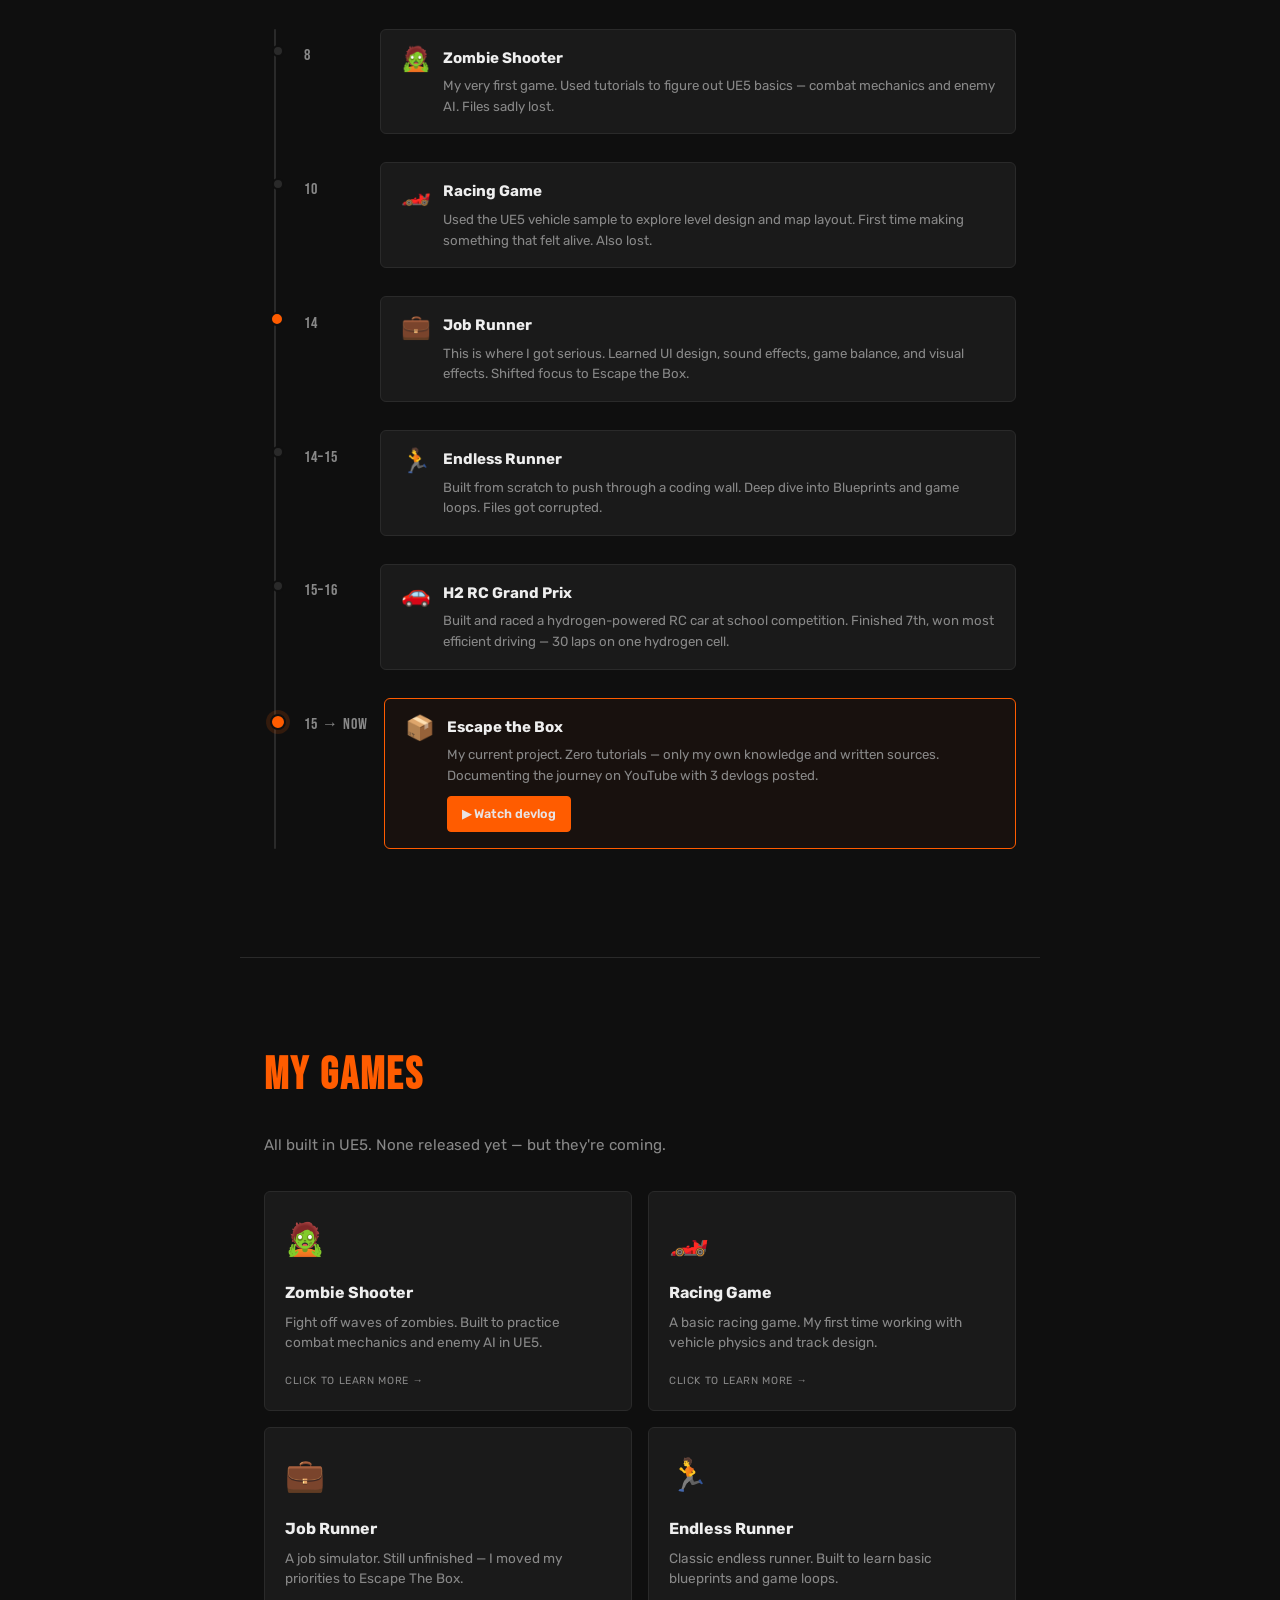
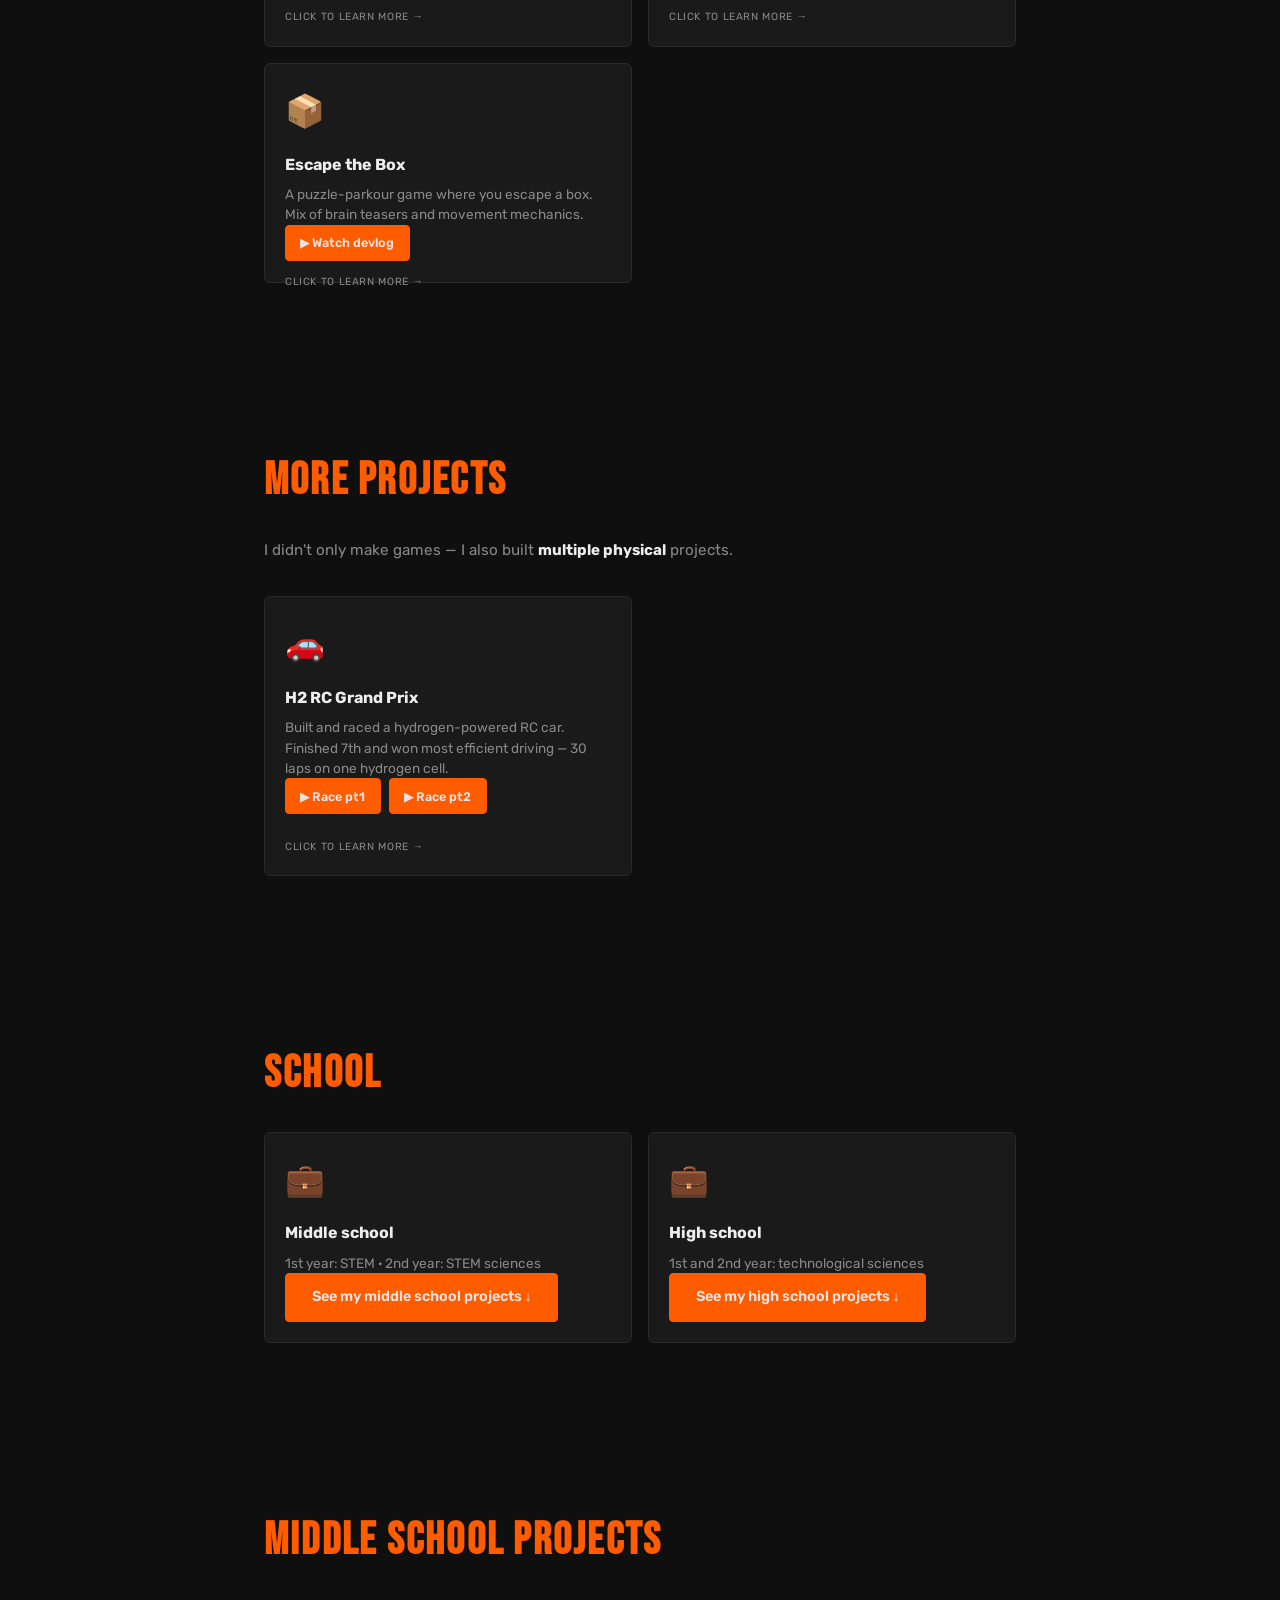
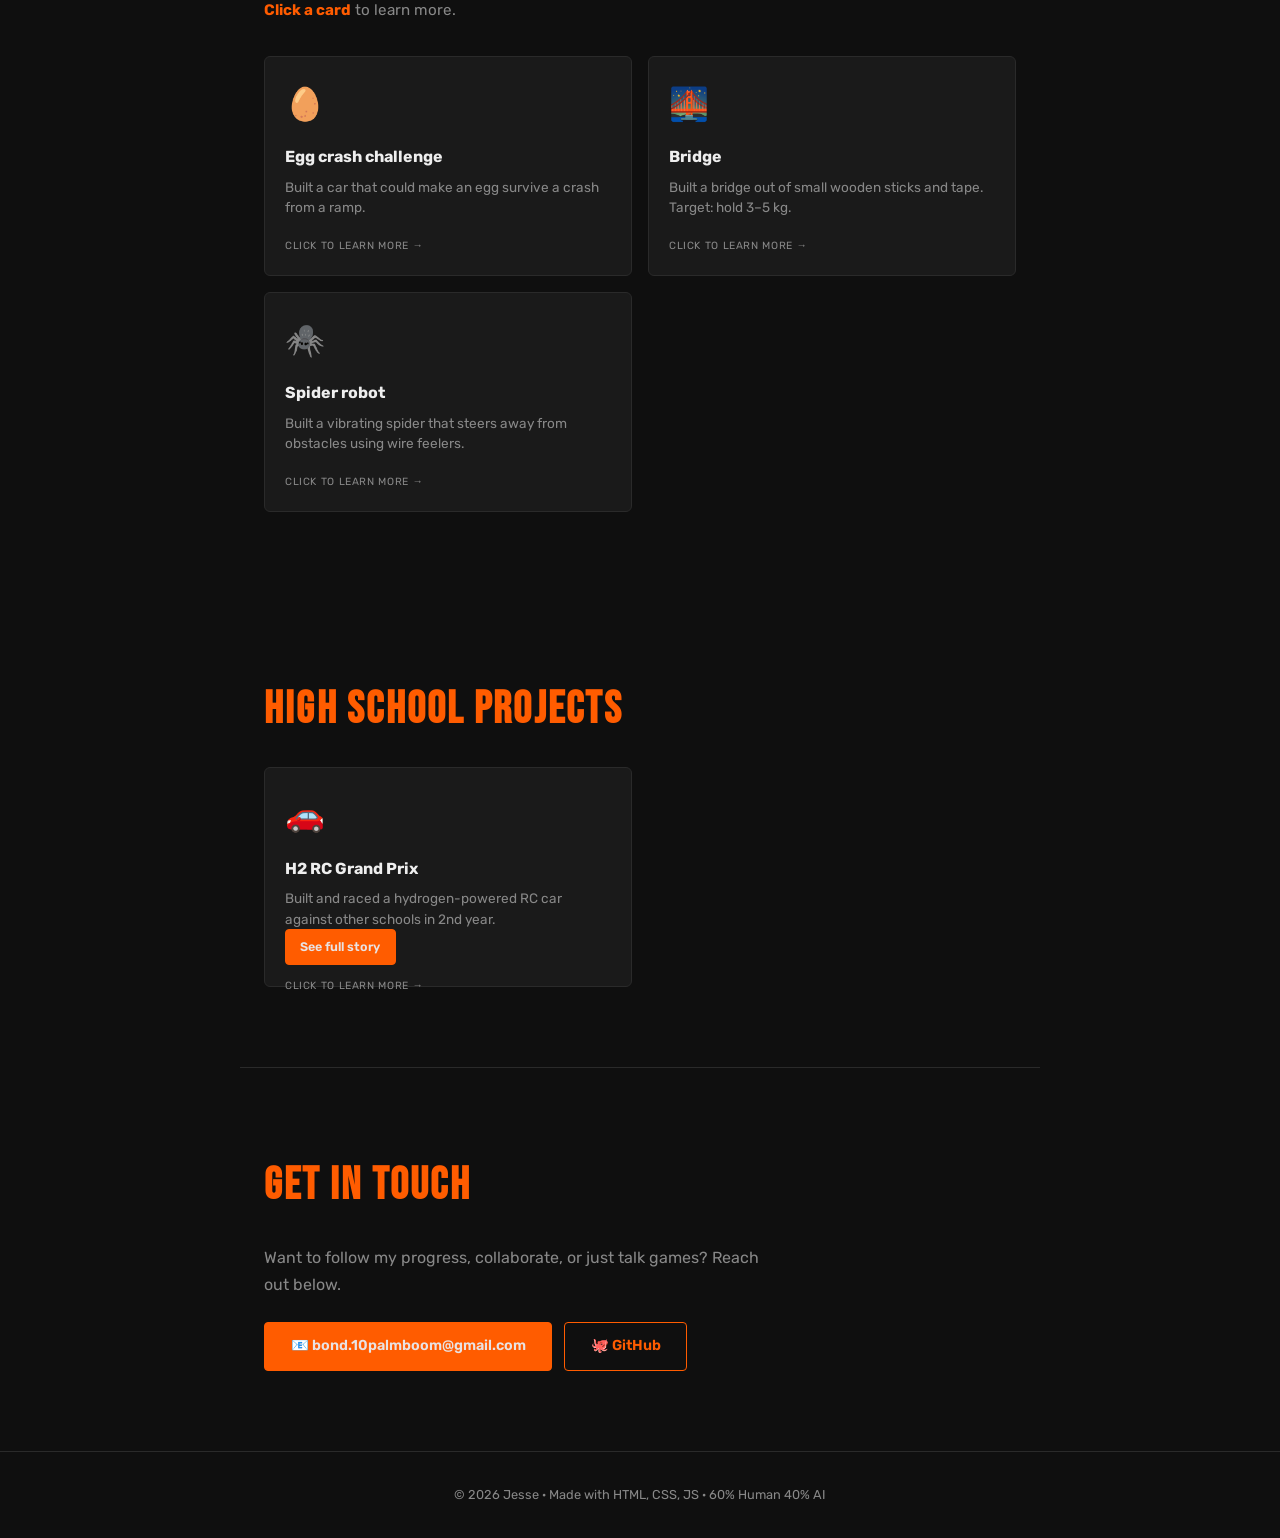
==== commit 23297f55: "Add files via upload" ====
--- a/index.html
+++ b/index.html
@@ -13,9 +13,9 @@
   <!-- ========== NAVBAR ========== -->
   <nav>
     <div class="logo">JESSE</div>
-    <div class="nav-right" style="display:flex;align-items:center;gap:0.5rem">
-      <!-- Hamburger — JS makes it visible only on mobile -->
-      <button class="hamburger" id="hamburger" aria-label="Open menu" style="display:none">
+    <!-- nav-right: hamburger (mobile only) + language button -->
+    <div class="nav-right" style="display:flex;align-items:center;gap:0.5rem;margin-left:auto">
+      <button class="hamburger" id="hamburger" aria-label="Open menu">
         <span></span><span></span><span></span>
       </button>
       <button class="lang-btn" id="lang-toggle" aria-label="Switch language">
@@ -23,10 +23,10 @@
       </button>
     </div>
     <div class="nav-links">
-      <a href="#about"  data-i18n="nav_about">About</a>
-      <a href="#games"  data-i18n="nav_games">Games</a>
-      <a href="#more"   data-i18n="nav_more">More projects</a>
-      <a href="#school" data-i18n="nav_school">School</a>
+      <a href="#about"   data-i18n="nav_about">About</a>
+      <a href="#games"   data-i18n="nav_games">Games</a>
+      <a href="#more"    data-i18n="nav_more">More projects</a>
+      <a href="#school"  data-i18n="nav_school">School</a>
       <a href="#contact" data-i18n="nav_contact">Contact</a>
     </div>
   </nav>
--- a/styles.css
+++ b/styles.css
@@ -24,36 +24,18 @@
    NAVBAR
    ============================================= */
 nav {
-  position: fixed; /* sticks to top while scrolling */
+  position: fixed;
   top: 0; left: 0; right: 0;
   z-index: 100;
   display: flex;
   align-items: center;
-  justify-content: space-between;
+  gap: 0.5rem;
   padding: 0 2rem;
   height: 60px;
   background: rgba(15,15,15,0.92);
   border-bottom: 1px solid var(--border);
-  backdrop-filter: blur(8px); /* frosted glass effect */
-}
-
-/* On desktop the lang button lives inside .nav-right,
-   which sits between the logo and the nav links.
-   We push the links to the right with margin-left: auto. */
-.nav-right {
-  order: 3; /* lang + hamburger always on the right */
-}
-
-.nav-links {
-  order: 2;
-  display: flex;
-  gap: 0.5rem;
-  margin-left: auto;
-  margin-right: 0.5rem;
-}
-
-/* Hamburger is always hidden on desktop */
-.hamburger { display: none !important; }
+  backdrop-filter: blur(8px);
+}
 
 .logo {
   font-family: 'Bebas Neue', sans-serif;
@@ -62,7 +44,10 @@
   color: var(--accent);
 }
 
-.nav-links { display: flex; gap: 0.5rem; }
+/* Nav links pushed right; nav-right (lang+hamburger) stays last */
+.nav-links { display: flex; gap: 0.5rem; }         /* remove margin-left: auto */
+.nav-right { display: flex; align-items: center; gap: 0.5rem; margin-left: auto; }
+
 
 /* Each nav link is a small button */
 .nav-links a {
@@ -450,36 +435,61 @@
 }
 
 /* =============================================
-   MOBILE — full responsive overhaul
+   HAMBURGER BUTTON — hidden on desktop
+   ============================================= */
+.hamburger {
+  display: none; /* JS shows it on mobile via style.display */
+  flex-direction: column;
+  justify-content: center;
+  gap: 5px;
+  width: 34px;
+  height: 34px;
+  background: none;
+  border: 1px solid var(--border);
+  border-radius: 4px;
+  cursor: pointer;
+  padding: 6px;
+  flex-shrink: 0;
+}
+.hamburger span {
+  display: block;
+  height: 2px;
+  background: var(--text);
+  border-radius: 2px;
+}
+
+/* =============================================
+   MOBILE — all fixes for screens <= 600px
    ============================================= */
 @media (max-width: 600px) {
 
-  /* ---- NAVBAR ---- */
+  /* --- NAVBAR --- */
   nav {
     flex-wrap: wrap;
     height: auto;
     padding: 0.6rem 1rem;
+    justify-content: space-between;
+    align-items: center;
+    gap: 0.4rem;
+  }
+
+  /* Right side: hamburger + lang button */
+  .nav-right {
+    display: flex;
+    align-items: center;
     gap: 0.5rem;
-    align-items: center;
-    justify-content: space-between;
-  }
-
-  /* Override the desktop hamburger:none rule */
-  .hamburger { display: flex !important; }
-
-  /* nav-right stays on the right beside the logo */
-  .nav-right { order: 2; margin-left: auto; }
-
-  /* Link list drops below logo + nav-right row */
+  }
+
+  .hamburger { display: flex; }
+
+  /* Link list hidden until hamburger is tapped */
   .nav-links {
     display: none;
     flex-direction: column;
     width: 100%;
     gap: 0.4rem;
-    padding-bottom: 0.5rem;
+    padding-bottom: 0.4rem;
     order: 3;
-    margin-left: 0;
-    margin-right: 0;
   }
   .nav-links.open { display: flex; }
 
@@ -487,7 +497,6 @@
     font-size: 0.85rem;
     padding: 0.5rem 0.9rem;
     width: 100%;
-    text-align: left;
   }
 
   .lang-btn {
@@ -495,55 +504,30 @@
     padding: 0.35rem 0.7rem;
   }
 
-  /* Hamburger — only exists on mobile via JS injection */
-  .hamburger {
-    display: flex;
-    flex-direction: column;
-    justify-content: center;
-    gap: 5px;
-    width: 34px;
-    height: 34px;
-    background: none;
-    border: 1px solid var(--border);
-    border-radius: 4px;
-    cursor: pointer;
-    padding: 6px;
-    flex-shrink: 0;
-  }
-  .hamburger span {
-    display: block;
-    height: 2px;
-    background: var(--text);
-    border-radius: 2px;
-    transition: 0.2s;
-  }
-
-  /* ---- HERO ---- */
+  /* --- HERO --- */
   #hero { padding-top: 100px; }
 
-  /* ---- SECTIONS ---- */
+  /* --- SECTIONS --- */
   section { padding: 3.5rem 1rem; }
   section h2 { font-size: 2.2rem; }
 
-  /* ---- GRID ---- */
+  /* --- GRID: single column --- */
   .games-grid { grid-template-columns: 1fr; }
 
-  /* ---- FLIP CARDS ----
-     3D CSS flip with auto-height is unreliable on mobile.
-     Switch to a tap-to-reveal approach instead.           */
+  /* --- FLIP CARDS ---
+     3D CSS flip breaks at auto height on mobile.
+     Replace with tap-to-reveal: front stays, back
+     appears below it when .flipped is added.       */
   .flip-card {
     height: auto !important;
-    min-height: 0;
     perspective: none;
   }
-
   .flip-inner {
     position: static;
     transform: none !important;
     transition: none;
     transform-style: flat;
   }
-
   .flip-front,
   .flip-back {
     position: static;
@@ -552,42 +536,39 @@
     width: 100%;
     height: auto;
   }
-
   .flip-back {
     display: none;
     border-top: 1px solid var(--accent);
     border-radius: 0 0 6px 6px;
     overflow-y: visible;
   }
-
-  .flip-front { border-radius: 6px; }
-
+  .flip-front {
+    border-radius: 6px;
+  }
   .flip-card.flipped .flip-front {
     border-radius: 6px 6px 0 0;
     border-bottom-color: transparent;
   }
-
-  .flip-card.flipped .flip-back { display: flex; }
-
-  /* "tap" label replaces "click" */
-  .flip-hint { visibility: hidden; position: relative; }
+  .flip-card.flipped .flip-back {
+    display: flex;
+  }
+
+  /* Change "click" hint to "tap" */
+  .flip-hint { font-size: 0; }
   .flip-hint::after {
     content: 'tap to learn more →';
-    visibility: visible;
-    position: absolute;
-    left: 0;
     font-size: 0.65rem;
     letter-spacing: 0.06em;
     text-transform: uppercase;
     color: var(--muted);
   }
 
-  /* ---- TIMELINE ---- */
-  .tl-age   { min-width: 36px; font-size: 0.72rem; }
-  .tl-card  { padding: 0.7rem; gap: 0.4rem; }
-  .tl-icon  { font-size: 1.1rem; }
-
-  /* ---- CONTACT ---- */
+  /* --- TIMELINE --- */
+  .tl-age  { min-width: 36px; font-size: 0.72rem; }
+  .tl-card { padding: 0.7rem; gap: 0.4rem; }
+  .tl-icon { font-size: 1.1rem; }
+
+  /* --- CONTACT --- */
   .contact-links { flex-direction: column; }
   .contact-links .btn {
     text-align: center;
@@ -596,9 +577,9 @@
     padding: 0.6rem 1rem;
   }
 
-  /* ---- DEVLOG ---- */
-  .devlog-stats   { gap: 1rem; }
-  .devlog-header  { padding-top: 90px; }
+  /* --- DEVLOG --- */
+  .devlog-stats  { gap: 1rem; }
+  .devlog-header { padding-top: 90px; }
 }
 
 
@@ -637,159 +618,159 @@
 @keyframes sweepOut {
   from { left: 0%; }
   to   { left: 100%; }  /* exits off screen to the right */
-}
-/* =============================================
-   LANGUAGE SWITCHER BUTTON
-   ============================================= */
-.lang-btn {
-  font-family: 'Bebas Neue', sans-serif;
-  font-size: 1rem;
-  letter-spacing: 0.1em;
-  padding: 0.4rem 1rem;
-  border: 1px solid var(--accent);
-  border-radius: 4px;
-  background: transparent;
-  color: var(--accent);
-  cursor: pointer;
-  transition: 0.2s;
-  display: flex;
-  align-items: center;
-  gap: 0.3rem;
-}
-
-.lang-btn:hover {
-  background: var(--accent);
-  color: #fff;
-}
-
-/* =============================================
-   TIMELINE SECTION
-   ============================================= */
-#timeline { border-top: 1px solid var(--border); }
-
-.timeline {
-  position: relative;
-  padding-left: 2.5rem;
-}
-
-/* The vertical spine */
-.timeline::before {
-  content: '';
-  position: absolute;
-  left: 0.6rem;
-  top: 0;
-  bottom: 0;
-  width: 2px;
-  background: var(--border);
-  border-radius: 1px;
-}
-
-.tl-item {
-  position: relative;
-  display: flex;
-  align-items: flex-start;
-  gap: 1rem;
-  margin-bottom: 1.75rem;
-}
-
-/* Circle dot on the spine */
-.tl-dot {
-  position: absolute;
-  left: -2rem;
-  top: 1rem;
-  width: 12px;
-  height: 12px;
-  border-radius: 50%;
-  background: var(--border);
-  border: 2px solid var(--bg);
-  flex-shrink: 0;
-  transition: 0.2s;
-}
-
-.tl-item.tl-milestone .tl-dot {
-  background: var(--accent);
-  width: 14px;
-  height: 14px;
-  left: -2.1rem;
-}
-
-.tl-item.tl-active .tl-dot {
-  background: var(--accent);
-  width: 16px;
-  height: 16px;
-  left: -2.15rem;
-  box-shadow: 0 0 0 4px rgba(255, 92, 0, 0.15);
-}
-
-/* Age label */
-.tl-age {
-  font-family: 'Bebas Neue', sans-serif;
-  font-size: 1rem;
-  letter-spacing: 0.06em;
-  color: var(--muted);
-  min-width: 60px;
-  padding-top: 0.85rem;
-  flex-shrink: 0;
-}
-
-/* Card */
-.tl-card {
-  flex: 1;
-  background: var(--bg2);
-  border: 1px solid var(--border);
-  border-radius: 6px;
-  padding: 1rem 1.25rem;
-  display: flex;
-  gap: 0.75rem;
-  align-items: flex-start;
-  transition: 0.2s;
-}
-
-.tl-item:hover .tl-card {
-  border-color: var(--accent);
-}
-
-.tl-item.tl-active .tl-card {
-  border-color: var(--accent);
-  background: rgba(255, 92, 0, 0.04);
-}
-
-.tl-icon {
-  font-size: 1.5rem;
-  flex-shrink: 0;
-  line-height: 1;
-  padding-top: 0.1rem;
-}
-
-.tl-body h3 {
-  font-size: 0.95rem;
-  font-weight: 700;
-  margin-bottom: 0.3rem;
-  display: flex;
-  align-items: center;
-  gap: 0.5rem;
-  flex-wrap: wrap;
-}
-
-.tl-body p {
-  font-size: 0.83rem;
-  color: var(--muted);
-  line-height: 1.55;
-}
-
-.tl-badge {
-  font-size: 0.65rem;
-  font-weight: 600;
-  text-transform: uppercase;
-  letter-spacing: 0.08em;
-  background: rgba(255, 92, 0, 0.12);
-  color: var(--accent);
-  border: 1px solid var(--accent);
-  padding: 0.1rem 0.55rem;
-  border-radius: 99px;
-}
-
-@media (max-width: 600px) {
-  .tl-age { font-size: 0.82rem; min-width: 44px; }
-  .tl-card { padding: 0.75rem 1rem; }
-}
+}
+/* =============================================
+   LANGUAGE SWITCHER BUTTON
+   ============================================= */
+.lang-btn {
+  font-family: 'Bebas Neue', sans-serif;
+  font-size: 1rem;
+  letter-spacing: 0.1em;
+  padding: 0.4rem 1rem;
+  border: 1px solid var(--accent);
+  border-radius: 4px;
+  background: transparent;
+  color: var(--accent);
+  cursor: pointer;
+  transition: 0.2s;
+  display: flex;
+  align-items: center;
+  gap: 0.3rem;
+}
+
+.lang-btn:hover {
+  background: var(--accent);
+  color: #fff;
+}
+
+/* =============================================
+   TIMELINE SECTION
+   ============================================= */
+#timeline { border-top: 1px solid var(--border); }
+
+.timeline {
+  position: relative;
+  padding-left: 2.5rem;
+}
+
+/* The vertical spine */
+.timeline::before {
+  content: '';
+  position: absolute;
+  left: 0.6rem;
+  top: 0;
+  bottom: 0;
+  width: 2px;
+  background: var(--border);
+  border-radius: 1px;
+}
+
+.tl-item {
+  position: relative;
+  display: flex;
+  align-items: flex-start;
+  gap: 1rem;
+  margin-bottom: 1.75rem;
+}
+
+/* Circle dot on the spine */
+.tl-dot {
+  position: absolute;
+  left: -2rem;
+  top: 1rem;
+  width: 12px;
+  height: 12px;
+  border-radius: 50%;
+  background: var(--border);
+  border: 2px solid var(--bg);
+  flex-shrink: 0;
+  transition: 0.2s;
+}
+
+.tl-item.tl-milestone .tl-dot {
+  background: var(--accent);
+  width: 14px;
+  height: 14px;
+  left: -2.1rem;
+}
+
+.tl-item.tl-active .tl-dot {
+  background: var(--accent);
+  width: 16px;
+  height: 16px;
+  left: -2.15rem;
+  box-shadow: 0 0 0 4px rgba(255, 92, 0, 0.15);
+}
+
+/* Age label */
+.tl-age {
+  font-family: 'Bebas Neue', sans-serif;
+  font-size: 1rem;
+  letter-spacing: 0.06em;
+  color: var(--muted);
+  min-width: 60px;
+  padding-top: 0.85rem;
+  flex-shrink: 0;
+}
+
+/* Card */
+.tl-card {
+  flex: 1;
+  background: var(--bg2);
+  border: 1px solid var(--border);
+  border-radius: 6px;
+  padding: 1rem 1.25rem;
+  display: flex;
+  gap: 0.75rem;
+  align-items: flex-start;
+  transition: 0.2s;
+}
+
+.tl-item:hover .tl-card {
+  border-color: var(--accent);
+}
+
+.tl-item.tl-active .tl-card {
+  border-color: var(--accent);
+  background: rgba(255, 92, 0, 0.04);
+}
+
+.tl-icon {
+  font-size: 1.5rem;
+  flex-shrink: 0;
+  line-height: 1;
+  padding-top: 0.1rem;
+}
+
+.tl-body h3 {
+  font-size: 0.95rem;
+  font-weight: 700;
+  margin-bottom: 0.3rem;
+  display: flex;
+  align-items: center;
+  gap: 0.5rem;
+  flex-wrap: wrap;
+}
+
+.tl-body p {
+  font-size: 0.83rem;
+  color: var(--muted);
+  line-height: 1.55;
+}
+
+.tl-badge {
+  font-size: 0.65rem;
+  font-weight: 600;
+  text-transform: uppercase;
+  letter-spacing: 0.08em;
+  background: rgba(255, 92, 0, 0.12);
+  color: var(--accent);
+  border: 1px solid var(--accent);
+  padding: 0.1rem 0.55rem;
+  border-radius: 99px;
+}
+
+@media (max-width: 600px) {
+  .tl-age { font-size: 0.82rem; min-width: 44px; }
+  .tl-card { padding: 0.75rem 1rem; }
+}
